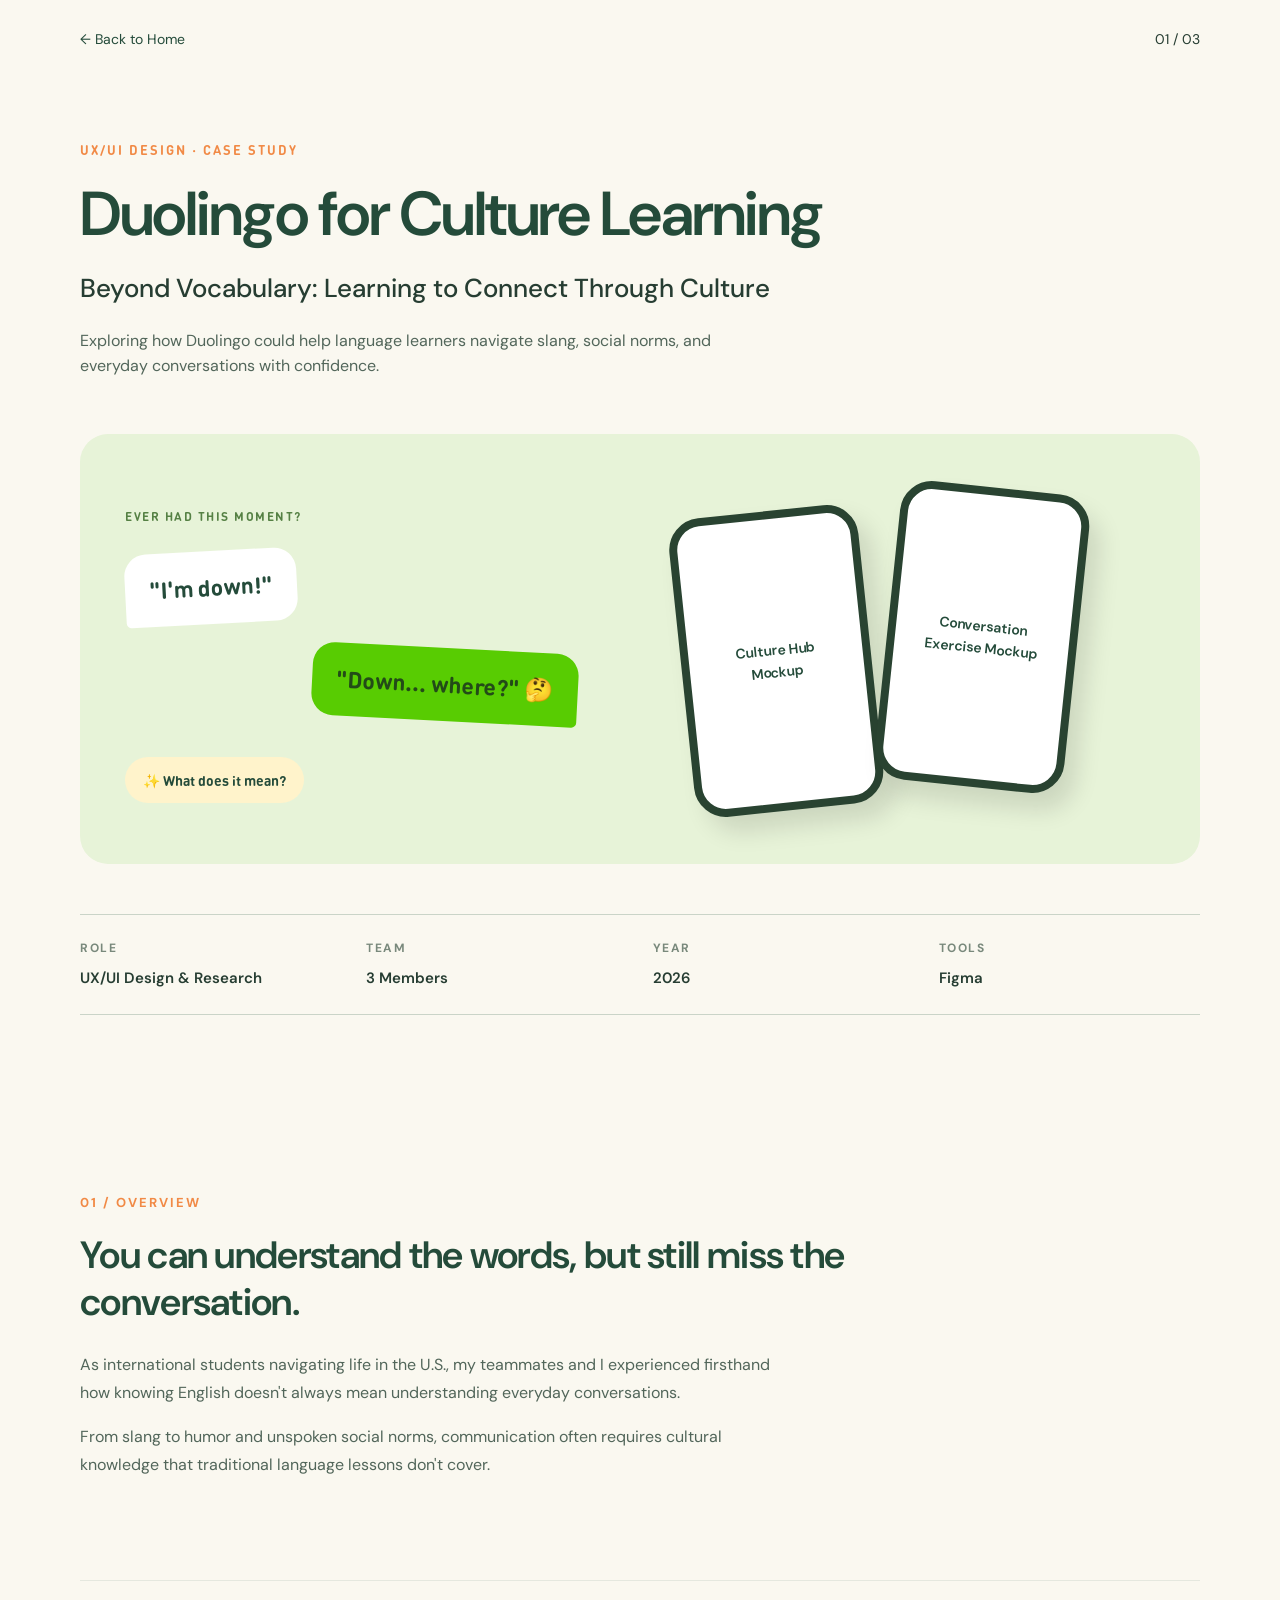
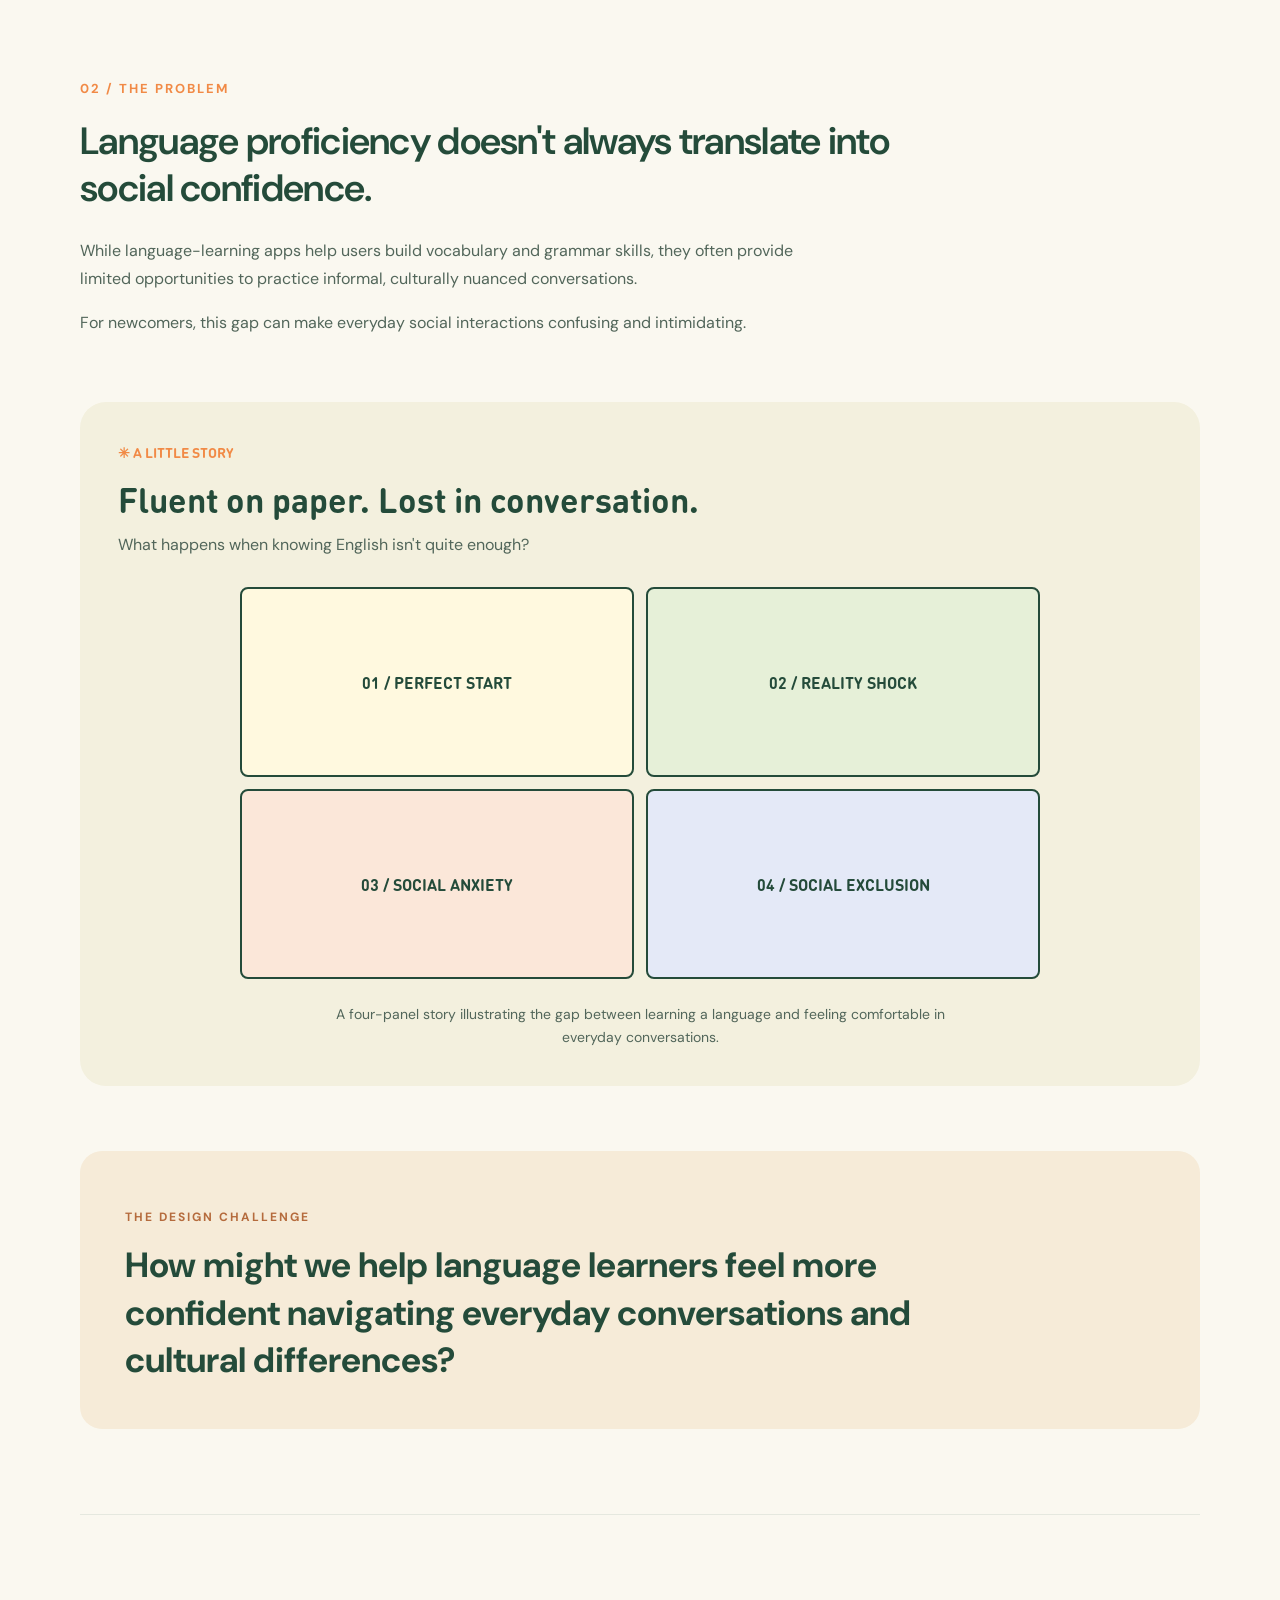
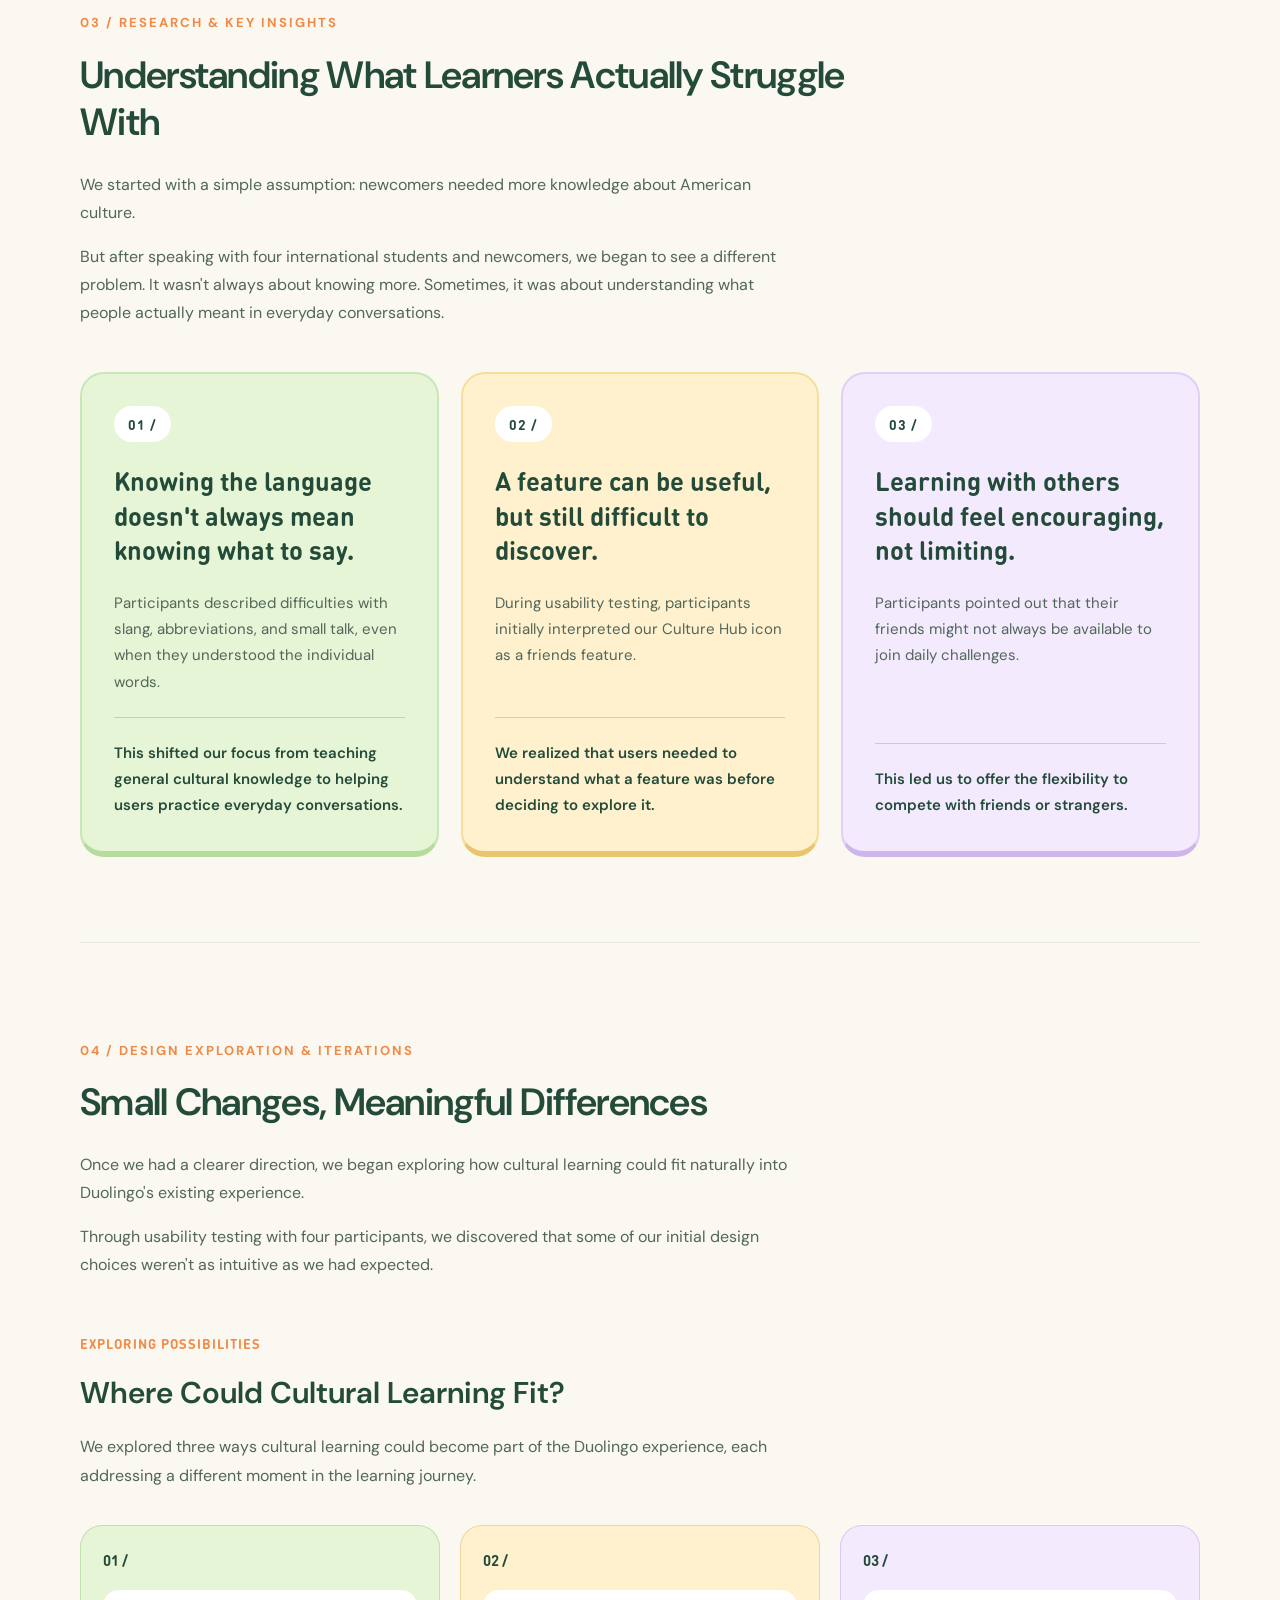
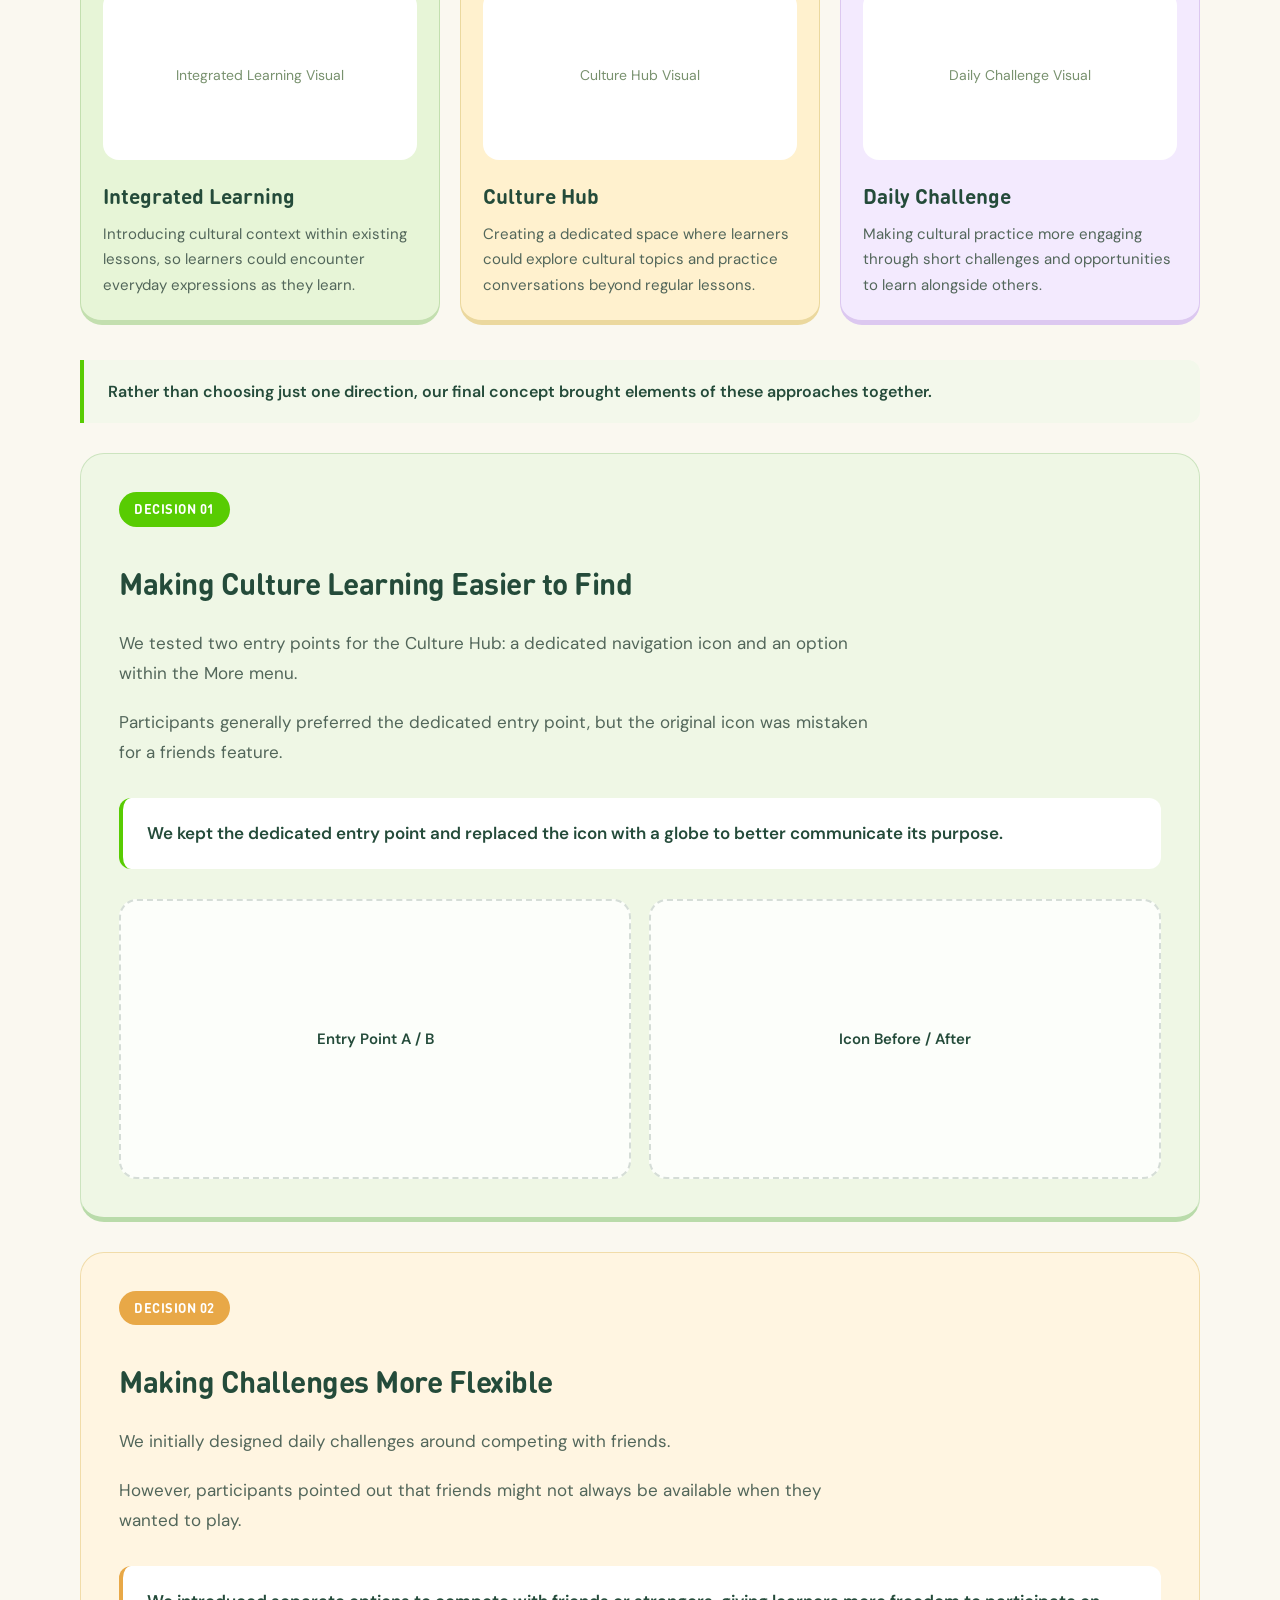
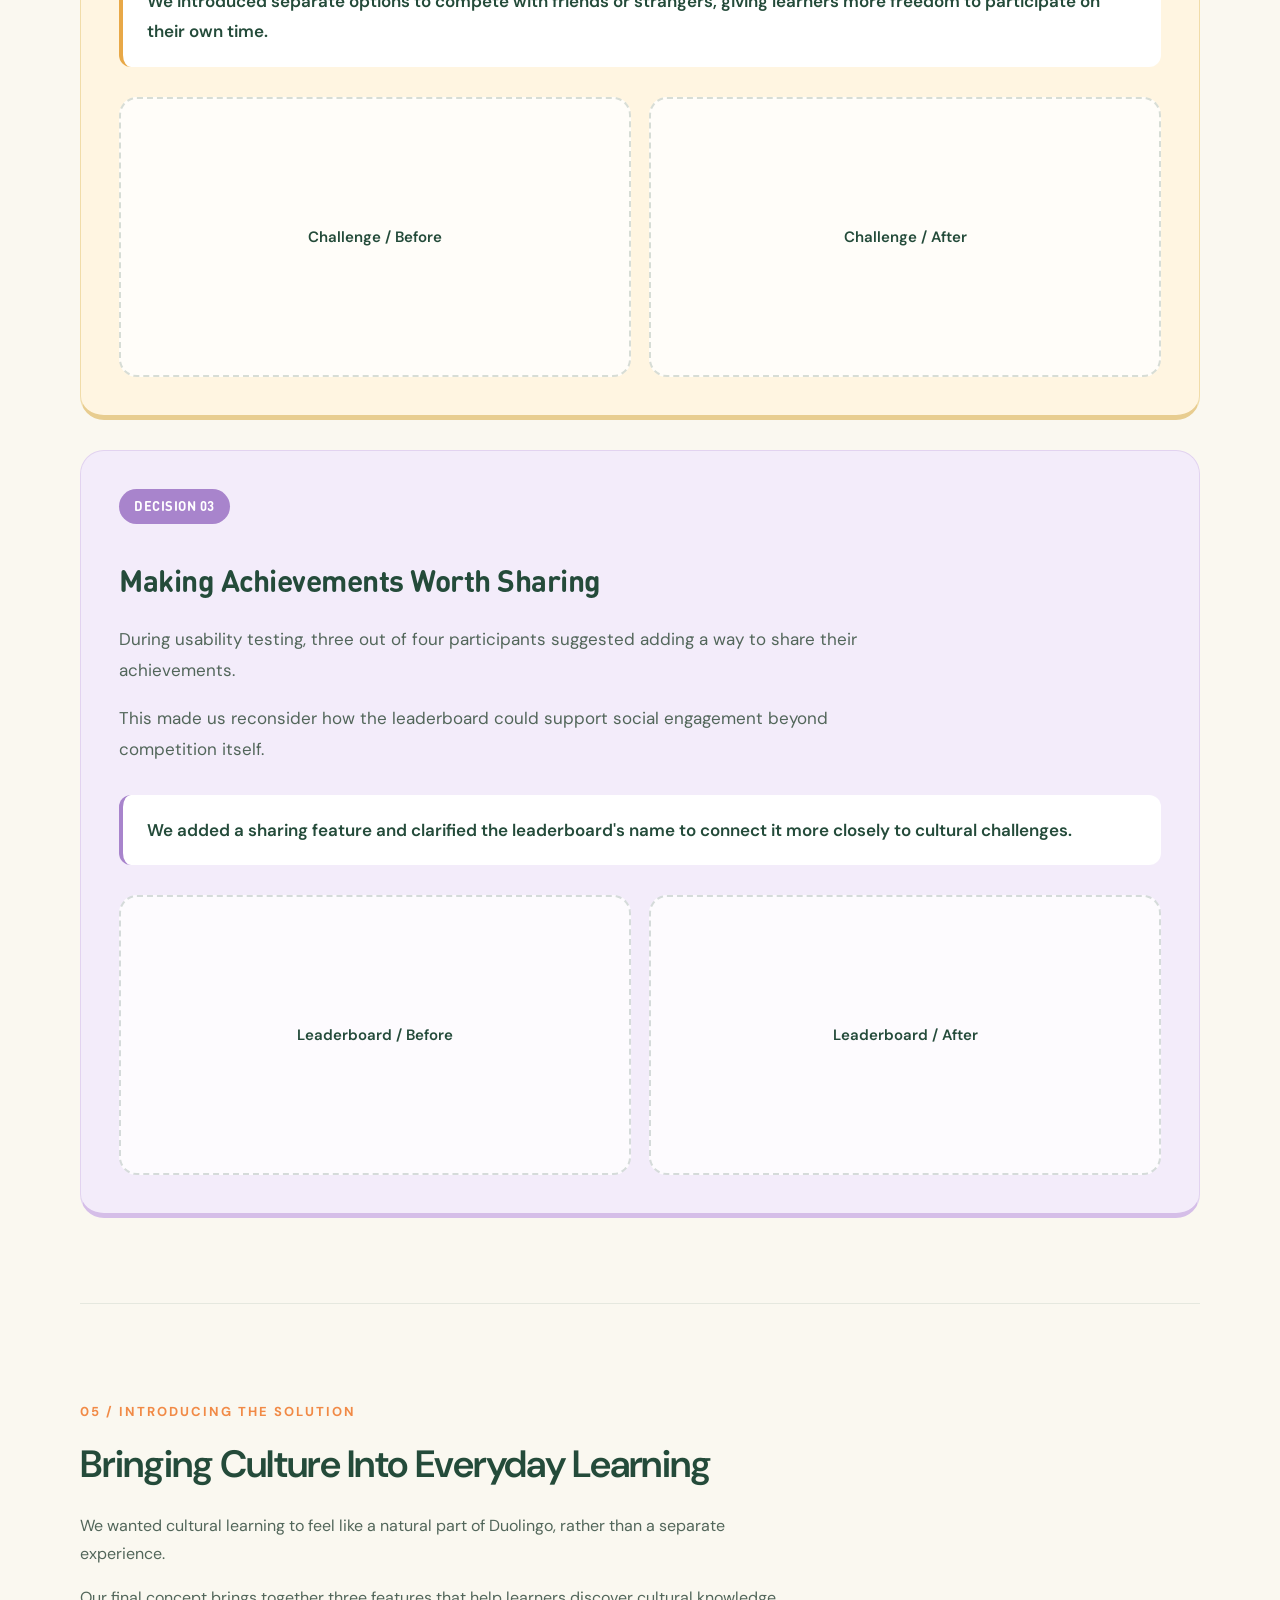
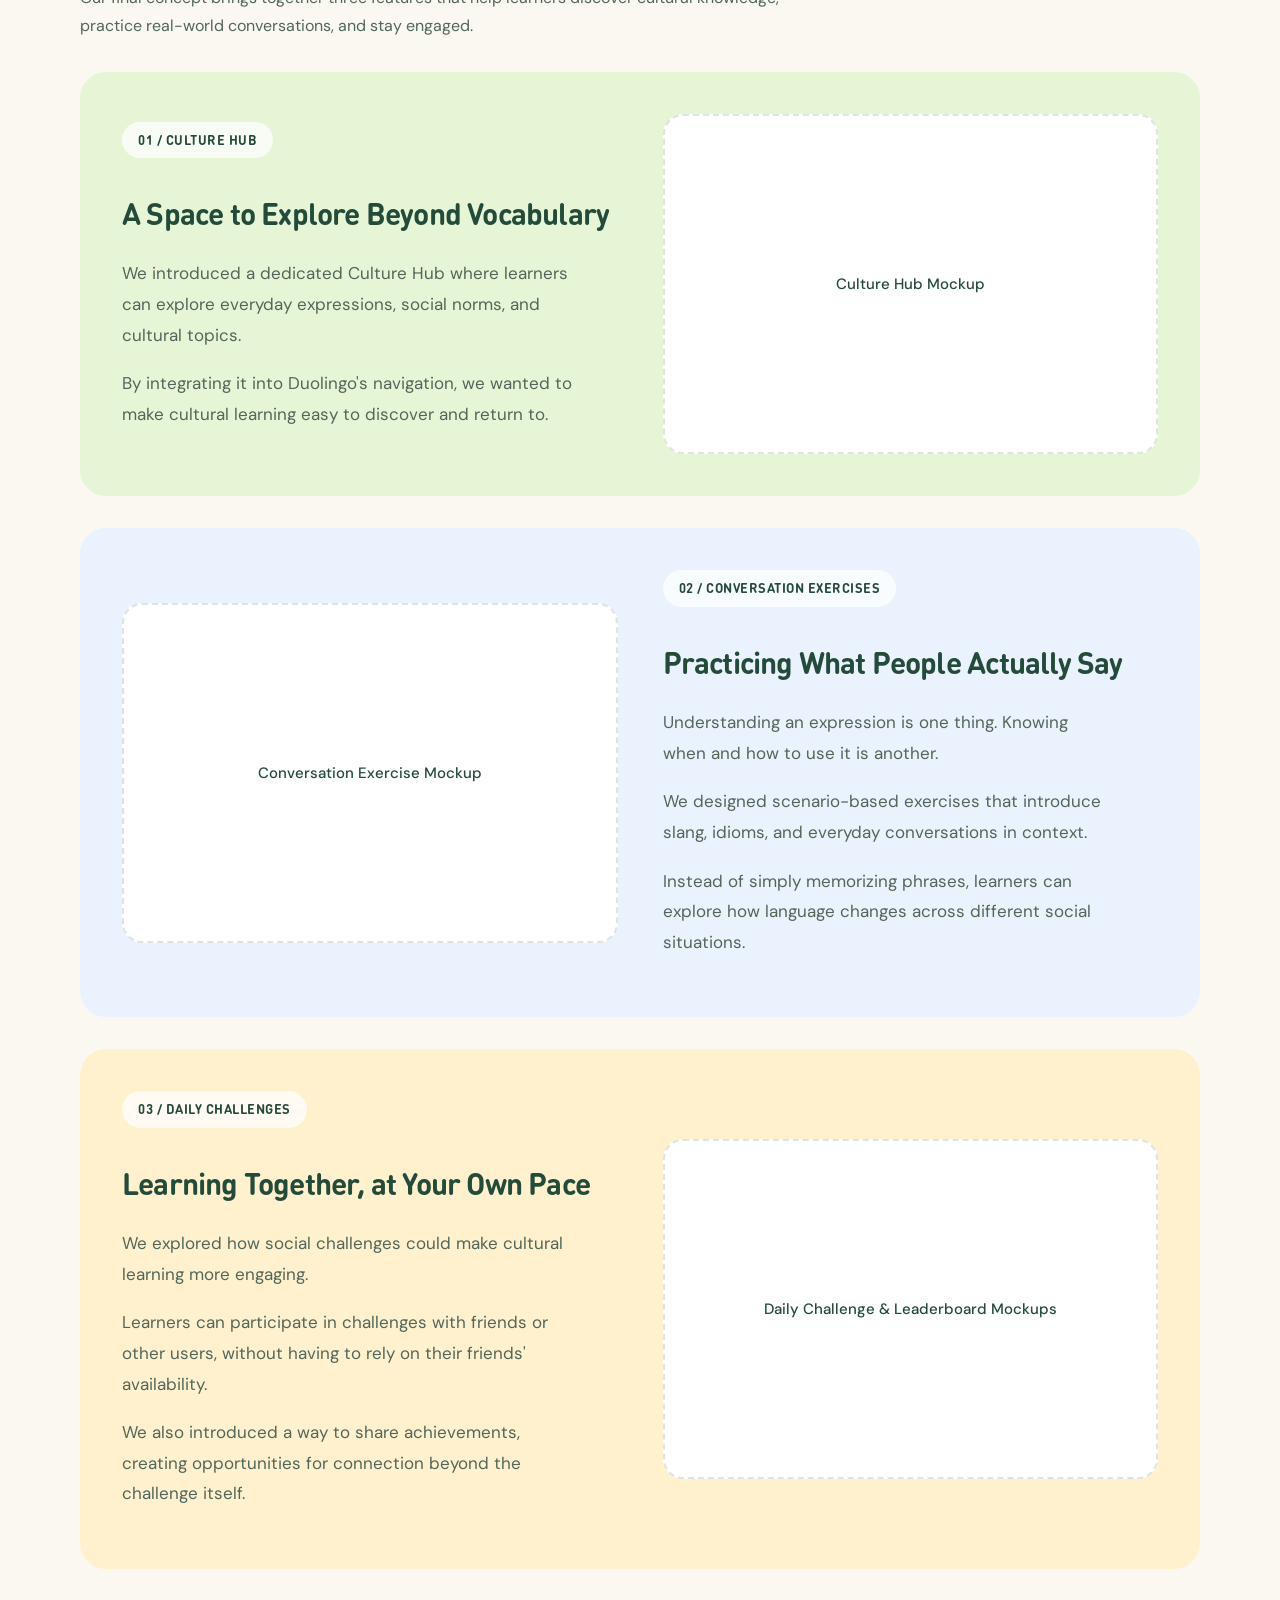
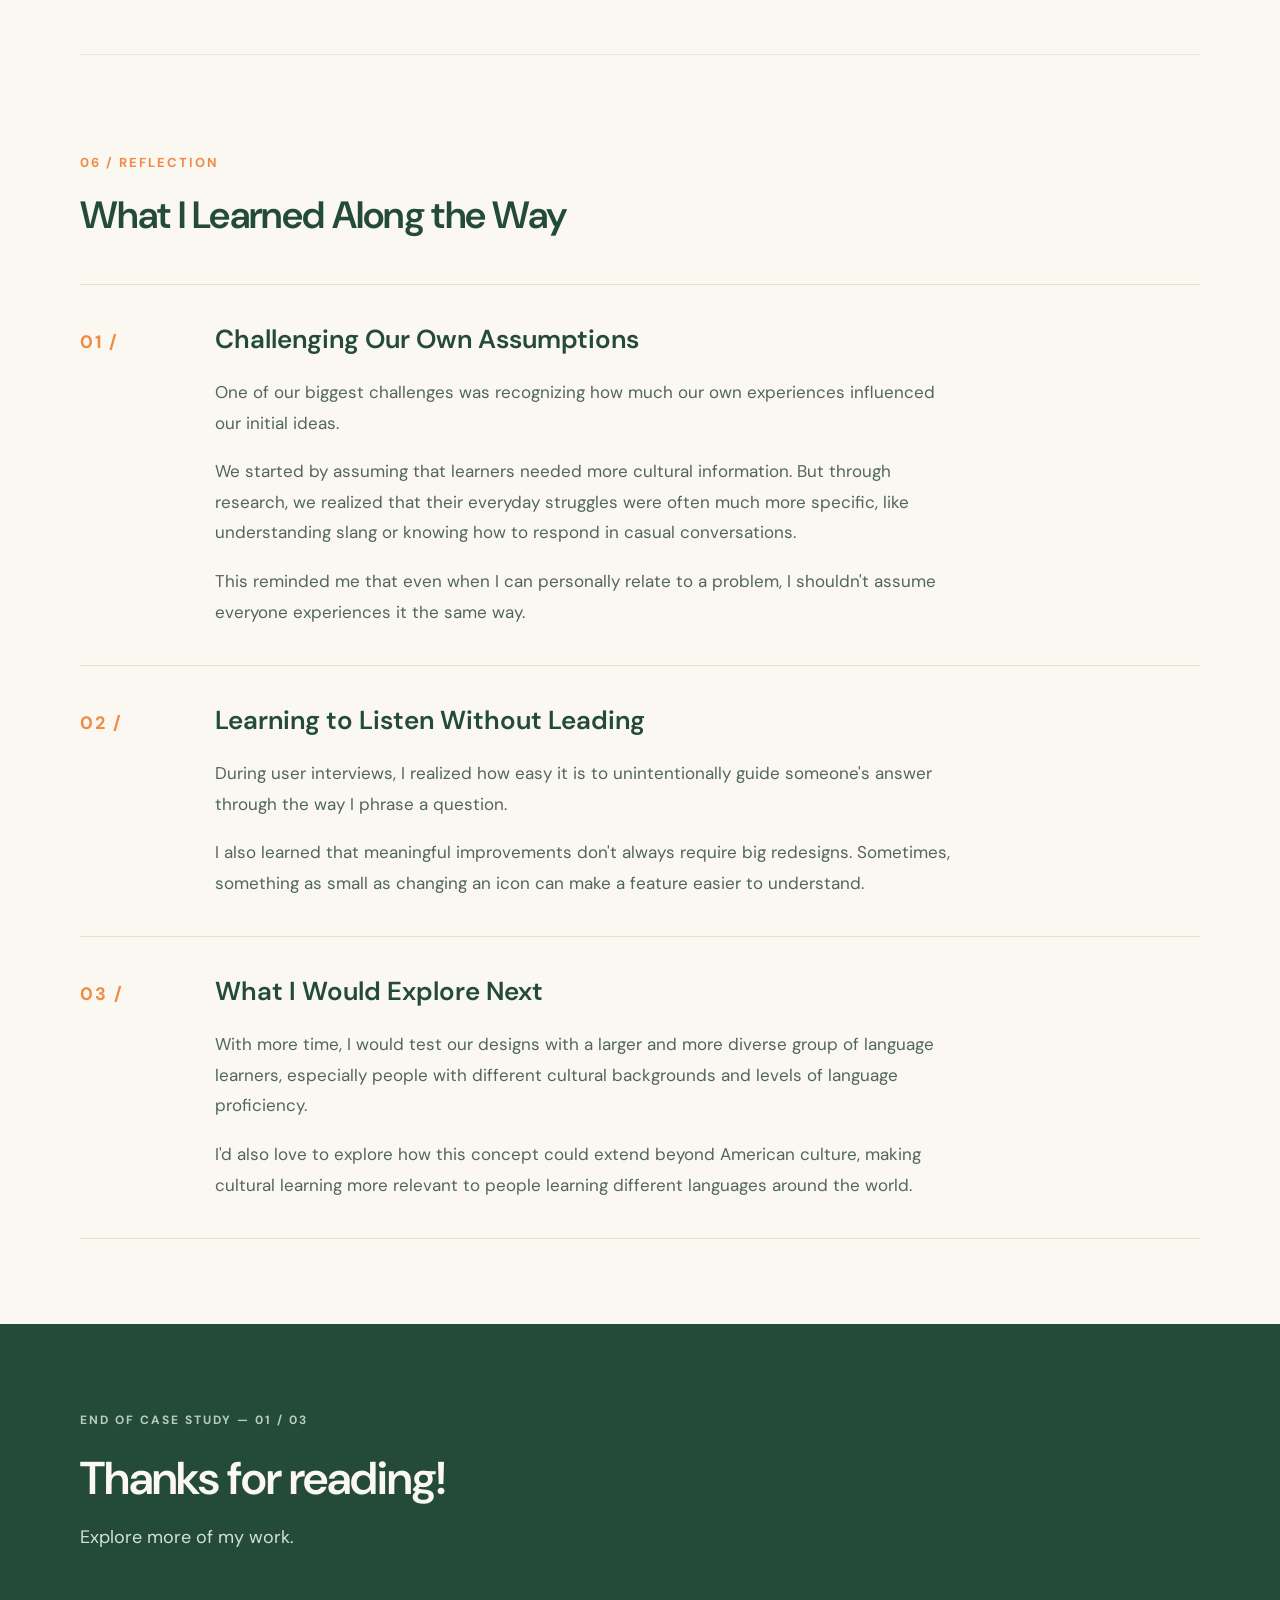
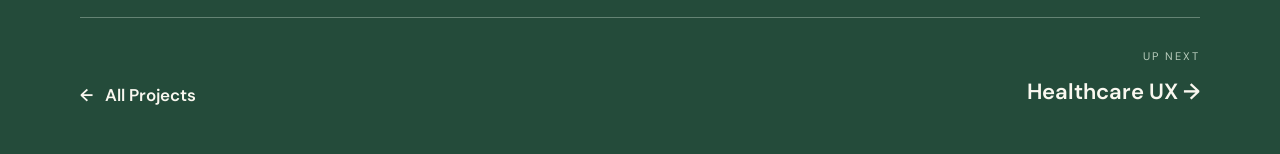
==== duolingo.html @ 85c570f2 "Update Duolingo and Healthcare case study design" ====
<!DOCTYPE html>
<html lang="en">

<head>
  <meta charset="UTF-8">
  <meta name="viewport" content="width=device-width, initial-scale=1.0">
  <title>Duolingo for Culture Learning | Sylvia Tsai</title>
  <link rel="stylesheet" href="case-study.css">
</head>

<body>

  <main>

    <!-- HERO SECTION -->
    <section class="case-hero">

      <nav class="case-nav">
        <a href="index.html">← Back to Home</a>
        <span>01 / 03</span>
      </nav>

      <div class="case-hero-content">

        <p class="case-label">
          UX/UI DESIGN · CASE STUDY
        </p>

        <h1>Duolingo for Culture Learning</h1>

        <h2 class="case-tagline">
          Beyond Vocabulary: Learning to Connect Through Culture
        </h2>

        <p class="case-description">
          Exploring how Duolingo could help language learners
          navigate slang, social norms, and everyday
          conversations with confidence.
        </p>

        <!-- HERO IMAGES -->
        
        <div class="case-hero-visual hero-playground">

        <!-- CONVERSATION -->
        <div class="hero-dialogue">

            <p class="dialogue-label">
            EVER HAD THIS MOMENT?
            </p>

            <div class="speech-bubble bubble-one">
            "I'm down!"
            </div>

            <div class="speech-bubble bubble-two">
            "Down... where?" 🤔
            </div>

            <details class="slang-reveal">
            <summary>✨ What does it mean?</summary>
            <p>
                "I'm down" means "I'm in!"
                It's a casual way to agree to something.
            </p>
            </details>

        </div>

        <!-- FIGMA MOCKUPS -->
        <div class="hero-mockups">

            <div class="hero-image-placeholder">
            Culture Hub Mockup
            </div>

            <div class="hero-image-placeholder">
            Conversation Exercise Mockup
            </div>

        </div>

</div>


        <!-- PROJECT DETAILS -->
        <div class="case-details">

          <div>
            <h3>Role</h3>
            <p>UX/UI Design & Research</p>
          </div>

          <div>
            <h3>Team</h3>
            <p>3 Members</p>
          </div>

          <div>
            <h3>Year</h3>
            <p>2026</p>
          </div>

          <div>
            <h3>Tools</h3>
            <p>Figma</p>
          </div>

        </div>

      </div>
    </section>


    <!-- OVERVIEW -->
    <section class="case-section" id="overview">

      <p class="section-number">01 / Overview</p>

      <h2>
        You can understand the words,
        but still miss the conversation.
      </h2>

      <p>
        As international students navigating life in the U.S.,
        my teammates and I experienced firsthand how knowing
        English doesn't always mean understanding everyday
        conversations.
      </p>

      <p>
        From slang to humor and unspoken social norms,
        communication often requires cultural knowledge
        that traditional language lessons don't cover.
      </p>

    </section>


    <!-- THE PROBLEM -->
    <section class="case-section" id="problem">

      <p class="section-number">02 / The Problem</p>

      <h2>
        Language proficiency doesn't always
        translate into social confidence.
      </h2>

      <p>
        While language-learning apps help users build
        vocabulary and grammar skills, they often provide
        limited opportunities to practice informal,
        culturally nuanced conversations.
      </p>

      <p>
        For newcomers, this gap can make everyday social
        interactions confusing and intimidating.
      </p>

      

    <!-- COMIC STORYBOARD -->
    <div class="storyboard-container">

    <div class="storyboard-heading">
        <span class="storyboard-label">✳ A LITTLE STORY</span>

        <h3>Fluent on paper. Lost in conversation.</h3>

        <p>
        What happens when knowing English
        isn't quite enough?
        </p>
    </div>

    <div class="comic-frame">
        <div class="comic-placeholder">
        <span>01 / PERFECT START</span>
        <span>02 / REALITY SHOCK</span>
        <span>03 / SOCIAL ANXIETY</span>
        <span>04 / SOCIAL EXCLUSION</span>
        </div>
    </div>

    <p class="storyboard-caption">
        A four-panel story illustrating the gap between
        learning a language and feeling comfortable
        in everyday conversations.
    </p>

    </div>


      <div class="design-challenge">

        <p class="challenge-label">THE DESIGN CHALLENGE</p>

        <h3>
          How might we help language learners feel more
          confident navigating everyday conversations
          and cultural differences?
        </h3>

      </div>

    </section>

    <!-- RESEARCH & KEY INSIGHTS -->
    <section class="case-section" id="research">

    <p class="section-number">03 / Research & Key Insights</p>

    <h2>Understanding What Learners Actually Struggle With</h2>

    <p>
        We started with a simple assumption: newcomers needed
        more knowledge about American culture.
    </p>

    <p>
        But after speaking with four international students and
        newcomers, we began to see a different problem.
        It wasn't always about knowing more. Sometimes, it was
        about understanding what people actually meant in
        everyday conversations.
    </p>

    <div class="insights-grid">

        <article class="insight-card">
        <span class="insight-number">01 /</span>

        <h3>
            Knowing the language doesn't always mean
            knowing what to say.
        </h3>

        <p>
            Participants described difficulties with slang,
            abbreviations, and small talk, even when they
            understood the individual words.
        </p>

        <p class="insight-takeaway">
            This shifted our focus from teaching general
            cultural knowledge to helping users practice
            everyday conversations.
        </p>
        </article>

        <article class="insight-card">
        <span class="insight-number">02 /</span>

        <h3>
            A feature can be useful, but still
            difficult to discover.
        </h3>

        <p>
            During usability testing, participants initially
            interpreted our Culture Hub icon as a friends feature.
        </p>

        <p class="insight-takeaway">
            We realized that users needed to understand
            what a feature was before deciding to explore it.
        </p>
        </article>

        <article class="insight-card">
        <span class="insight-number">03 /</span>

        <h3>
            Learning with others should feel
            encouraging, not limiting.
        </h3>

        <p>
            Participants pointed out that their friends
            might not always be available to join
            daily challenges.
        </p>

        <p class="insight-takeaway">
            This led us to offer the flexibility to
            compete with friends or strangers.
        </p>
        </article>

    </div>

    </section>



    <!-- DESIGN EXPLORATION & ITERATIONS -->
    <section class="case-section" id="iterations">

    <p class="section-number">
        04 / Design Exploration & Iterations
    </p>

    <h2>Small Changes, Meaningful Differences</h2>

    <p>
        Once we had a clearer direction, we began exploring
        how cultural learning could fit naturally into
        Duolingo's existing experience.
    </p>

    <p>
        Through usability testing with four participants,
        we discovered that some of our initial design choices
        weren't as intuitive as we had expected.
    </p>



    <!-- DESIGN EXPLORATION -->
    <div class="design-exploration">

    <p class="exploration-label">
        EXPLORING POSSIBILITIES
    </p>

    <h3>Where Could Cultural Learning Fit?</h3>

    <p class="exploration-intro">
        We explored three ways cultural learning could
        become part of the Duolingo experience, each
        addressing a different moment in the learning journey.
    </p>

    <div class="exploration-grid">

        <!-- DIRECTION 01 -->
        <div class="exploration-card">
        <span class="exploration-number">01 /</span>

        <div class="exploration-visual">
            Integrated Learning Visual
        </div>

        <h4>Integrated Learning</h4>

        <p>
            Introducing cultural context within existing
            lessons, so learners could encounter everyday
            expressions as they learn.
        </p>
        </div>

        <!-- DIRECTION 02 -->
        <div class="exploration-card">
        <span class="exploration-number">02 /</span>

        <div class="exploration-visual">
            Culture Hub Visual
        </div>

        <h4>Culture Hub</h4>

        <p>
            Creating a dedicated space where learners
            could explore cultural topics and practice
            conversations beyond regular lessons.
        </p>
        </div>

        <!-- DIRECTION 03 -->
        <div class="exploration-card">
        <span class="exploration-number">03 /</span>

        <div class="exploration-visual">
            Daily Challenge Visual
        </div>

        <h4>Daily Challenge</h4>

        <p>
            Making cultural practice more engaging
            through short challenges and opportunities
            to learn alongside others.
        </p>
        </div>

    </div>

    <p class="exploration-takeaway">
        Rather than choosing just one direction, our
        final concept brought elements of these
        approaches together.
    </p>

    </div>

    <!-- DECISION 01 -->
    <article class="design-decision">

        <span class="decision-number">DECISION 01</span>

        <h3>Making Culture Learning Easier to Find</h3>

        <p>
        We tested two entry points for the Culture Hub:
        a dedicated navigation icon and an option
        within the More menu.
        </p>

        <p>
        Participants generally preferred the dedicated
        entry point, but the original icon was mistaken
        for a friends feature.
        </p>

        <p class="decision-outcome">
        We kept the dedicated entry point and replaced
        the icon with a globe to better communicate
        its purpose.
        </p>

        <div class="decision-images">
        <div class="image-placeholder">
            Entry Point A / B
        </div>
        <div class="image-placeholder">
            Icon Before / After
        </div>
        </div>

    </article>

    <!-- DECISION 02 -->
    <article class="design-decision">

        <span class="decision-number">DECISION 02</span>

        <h3>Making Challenges More Flexible</h3>

        <p>
        We initially designed daily challenges
        around competing with friends.
        </p>

        <p>
        However, participants pointed out that
        friends might not always be available
        when they wanted to play.
        </p>

        <p class="decision-outcome">
        We introduced separate options to compete
        with friends or strangers, giving learners
        more freedom to participate on their own time.
        </p>

        <div class="decision-images">
        <div class="image-placeholder">
            Challenge / Before
        </div>
        <div class="image-placeholder">
            Challenge / After
        </div>
        </div>

    </article>

    <!-- DECISION 03 -->
    <article class="design-decision">

        <span class="decision-number">DECISION 03</span>

        <h3>Making Achievements Worth Sharing</h3>

        <p>
        During usability testing, three out of four
        participants suggested adding a way
        to share their achievements.
        </p>

        <p>
        This made us reconsider how the leaderboard
        could support social engagement beyond
        competition itself.
        </p>

        <p class="decision-outcome">
        We added a sharing feature and clarified
        the leaderboard's name to connect it
        more closely to cultural challenges.
        </p>

        <div class="decision-images">
        <div class="image-placeholder">
            Leaderboard / Before
        </div>
        <div class="image-placeholder">
            Leaderboard / After
        </div>
        </div>

    </article>

    </section>



    <!-- INTRODUCING THE SOLUTION -->
    <section class="case-section" id="solution">

    <p class="section-number">05 / Introducing the Solution</p>

    <h2>Bringing Culture Into Everyday Learning</h2>

    <p>
        We wanted cultural learning to feel like a natural
        part of Duolingo, rather than a separate experience.
    </p>

    <p>
        Our final concept brings together three features
        that help learners discover cultural knowledge,
        practice real-world conversations, and stay engaged.
    </p>

    <!-- FEATURE 01 -->
    <article class="solution-feature">

        <div class="solution-text">

        <span class="decision-number">01 / CULTURE HUB</span>

        <h3>A Space to Explore Beyond Vocabulary</h3>

        <p>
            We introduced a dedicated Culture Hub where
            learners can explore everyday expressions,
            social norms, and cultural topics.
        </p>

        <p>
            By integrating it into Duolingo's navigation,
            we wanted to make cultural learning easy
            to discover and return to.
        </p>

        </div>

        <div class="solution-visual">
        <div class="image-placeholder">
            Culture Hub Mockup
        </div>
        </div>

    </article>

    <!-- FEATURE 02 -->
    <article class="solution-feature">

        <div class="solution-text">

        <span class="decision-number">
            02 / CONVERSATION EXERCISES
        </span>

        <h3>Practicing What People Actually Say</h3>

        <p>
            Understanding an expression is one thing.
            Knowing when and how to use it is another.
        </p>

        <p>
            We designed scenario-based exercises that
            introduce slang, idioms, and everyday
            conversations in context.
        </p>

        <p>
            Instead of simply memorizing phrases,
            learners can explore how language changes
            across different social situations.
        </p>

        </div>

        <div class="solution-visual">
        <div class="image-placeholder">
            Conversation Exercise Mockup
        </div>
        </div>

    </article>

    <!-- FEATURE 03 -->
    <article class="solution-feature">

        <div class="solution-text">

        <span class="decision-number">03 / DAILY CHALLENGES</span>

        <h3>Learning Together, at Your Own Pace</h3>

        <p>
            We explored how social challenges could
            make cultural learning more engaging.
        </p>

        <p>
            Learners can participate in challenges
            with friends or other users, without
            having to rely on their friends'
            availability.
        </p>

        <p>
            We also introduced a way to share achievements,
            creating opportunities for connection
            beyond the challenge itself.
        </p>

        </div>

        <div class="solution-visual">
        <div class="image-placeholder">
            Daily Challenge & Leaderboard Mockups
        </div>
        </div>

    </article>

    </section>



    <!-- REFLECTION -->
    <section class="case-section" id="reflection">

    <p class="section-number">06 / Reflection</p>

    <h2>What I Learned Along the Way</h2>

    <div class="reflection-grid">

        <article class="reflection-item">
        <span class="decision-number">01 /</span>

        <h3>Challenging Our Own Assumptions</h3>

        <p>
            One of our biggest challenges was recognizing
            how much our own experiences influenced our
            initial ideas.
        </p>

        <p>
            We started by assuming that learners needed
            more cultural information. But through research,
            we realized that their everyday struggles were
            often much more specific, like understanding
            slang or knowing how to respond in casual
            conversations.
        </p>

        <p>
            This reminded me that even when I can personally
            relate to a problem, I shouldn't assume everyone
            experiences it the same way.
        </p>
        </article>

        <article class="reflection-item">
        <span class="decision-number">02 /</span>

        <h3>Learning to Listen Without Leading</h3>

        <p>
            During user interviews, I realized how easy
            it is to unintentionally guide someone's
            answer through the way I phrase a question.
        </p>

        <p>
            I also learned that meaningful improvements
            don't always require big redesigns.
            Sometimes, something as small as changing
            an icon can make a feature easier to understand.
        </p>
        </article>

        <article class="reflection-item">
        <span class="decision-number">03 /</span>

        <h3>What I Would Explore Next</h3>

        <p>
            With more time, I would test our designs with
            a larger and more diverse group of language
            learners, especially people with different
            cultural backgrounds and levels of language
            proficiency.
        </p>

        <p>
            I'd also love to explore how this concept
            could extend beyond American culture,
            making cultural learning more relevant
            to people learning different languages
            around the world.
        </p>
        </article>

    </div>

    </section>


    <!-- BOTTOM NAVIGATION -->
    <footer class="case-footer">

    <div class="case-footer-content">

        <p class="footer-label">
        END OF CASE STUDY — 01 / 03
        </p>

        <h2>Thanks for reading!</h2>

        <p>Explore more of my work.</p>

        <div class="footer-navigation">

        <a href="index.html#works" class="back-projects">
            <span>←</span>
            All Projects
        </a>

        <div class="next-project">
            <span class="next-label">UP NEXT</span>
            <span class="next-title">
            Healthcare UX →
            </span>
        </div>

        </div>

    </div>

    </footer>

  </main>

</body>
</html>
---- case-study.css ----
@import url('https://fonts.googleapis.com/css2?family=DM+Sans:wght@400;500;600;700&display=swap');

@font-face {
  font-family: 'DIN Round Pro';
  src: url('DIN Round Pro/dinroundpro_bold.otf') format('opentype');
  font-weight: 700;
  font-style: normal;
}

@font-face {
  font-family: 'DIN Round Pro';
  src: url('DIN Round Pro/dinroundpro_black.otf') format('opentype');
  font-weight: 900;
  font-style: normal;
}

:root {
  --cream: #FAF8F0;
  --forest: #244B3A;
  --orange: #F18A46;
  --sage: #E5EDD9;
  --text: #263D32;
}

* {
  box-sizing: border-box;
}

html {
  scroll-behavior: smooth;
}

body {
  margin: 0;
  background: var(--cream);
  color: var(--text);
  font-family: 'DM Sans', sans-serif;
  line-height: 1.6;
}

/* HERO SECTION */

.case-hero {
  padding: 28px 6% 80px;
}

.case-nav {
  display: flex;
  justify-content: space-between;
  align-items: center;
  max-width: 1120px;
  margin: 0 auto 90px;
  font-size: 14px;
}

.case-nav a {
  color: var(--forest);
  text-decoration: none;
  transition: color 0.2s ease;
}

.case-nav a:hover {
  color: var(--orange);
}

.case-hero-content {
  max-width: 1120px;
  margin: 0 auto;
}

.case-label {
  font-size: 13px;
  font-weight: 700;
  letter-spacing: 2px;
  color: var(--orange);
}

.case-hero h1 {
  font-size: clamp(42px, 6vw, 80px);
  line-height: 1.08;
  letter-spacing: -2px;
  color: var(--forest);
  max-width: 900px;
  margin: 20px 0;
}

.case-tagline {
  font-size: clamp(22px, 2.5vw, 32px);
  font-weight: 500;
  max-width: 750px;
  margin: 0 0 18px;
}

.case-description {
  font-size: 18px;
  max-width: 650px;
  color: #52665A;
  margin-bottom: 55px;
}

/* HERO VISUAL */

.case-hero-visual {
  display: flex;
  justify-content: center;
  align-items: center;
  gap: 8%;
  background: var(--sage);
  border-radius: 28px;
  min-height: 430px;
  padding: 45px 25px;
  overflow: hidden;
}

.hero-image-placeholder {
  width: 220px;
  height: 340px;
  max-width: 43%;
  background: white;
  border: 8px solid #26342D;
  border-radius: 32px;
  box-shadow: 12px 16px 25px rgba(0,0,0,0.12);

  display: flex;
  justify-content: center;
  align-items: center;
  padding: 20px;
  text-align: center;
  font-size: 15px;
  font-weight: 600;
  color: var(--forest);
}

.hero-image-placeholder:first-child {
  transform: rotate(-6deg) translateY(12px);
}

.hero-image-placeholder:last-child {
  transform: rotate(6deg) translateY(-12px);
}

/* PROJECT DETAILS */

.case-details {
  display: grid;
  grid-template-columns: repeat(4, 1fr);
  gap: 25px;
  border-top: 1px solid #CAD4C8;
  border-bottom: 1px solid #CAD4C8;
  padding: 24px 0;
  margin-top: 50px;
}

.case-details h3 {
  font-size: 12px;
  text-transform: uppercase;
  letter-spacing: 1.5px;
  color: #79897C;
  margin: 0 0 8px;
}

.case-details p {
  font-size: 15px;
  font-weight: 600;
  margin: 0;
}

/* CONTENT SECTIONS */

.case-section {
  max-width: 1120px;
  margin: 0 auto;
  padding: 80px 0;
  width: 88%;
}

.section-number {
  color: var(--orange);
  text-transform: uppercase;
  letter-spacing: 2px;
  font-size: 13px;
  font-weight: 700;
  margin-bottom: 28px;
}

.case-section h2 {
  font-size: clamp(28px, 4vw, 48px);
  line-height: 1.2;
  letter-spacing: -1px;
  color: var(--forest);
  max-width: 850px;
  margin: 0 0 30px;
}

.case-section > p:not(.section-number) {
  max-width: 760px;
  font-size: 18px;
  line-height: 1.8;
  color: #52665A;
}

/* DESIGN CHALLENGE */

.design-challenge {
  background: #F6EBD8;
  padding: 45px;
  border-radius: 22px;
  margin-top: 60px;
}

.challenge-label {
  font-size: 12px;
  font-weight: 700;
  letter-spacing: 2px;
  color: #B56B3D;
}

.design-challenge h3 {
  font-size: clamp(23px, 3vw, 35px);
  line-height: 1.35;
  color: var(--forest);
  max-width: 850px;
  margin: 15px 0 0;
}

/* RESPONSIVE */

@media (max-width: 700px) {

  .case-hero {
    padding: 24px 6% 55px;
  }

  .case-nav {
    margin-bottom: 65px;
  }

  .case-hero h1 {
    letter-spacing: -1px;
  }

  .case-description {
    font-size: 16px;
  }

  .case-hero-visual {
    min-height: 280px;
    padding: 35px 12px;
    gap: 5%;
  }

  .hero-image-placeholder {
    height: 240px;
    border-width: 6px;
    border-radius: 22px;
    font-size: 12px;
    padding: 10px;
  }

  .case-details {
    grid-template-columns: repeat(2, 1fr);
    gap: 25px;
  }

  .case-section {
    padding: 55px 0;
  }

  .case-section > p:not(.section-number) {
    font-size: 16px;
  }

  .design-challenge {
    padding: 28px;
  }
}


/* RESEARCH & KEY INSIGHTS */

.insights-grid {
  display: grid;
  grid-template-columns: repeat(3, minmax(0, 1fr));
  gap: 22px;
  margin-top: 45px;
}

.insight-card {
  display: flex;
  flex-direction: column;
  background: #FFFFFF;
  border: 1px solid #DCE5D8;
  border-radius: 20px;
  padding: 30px 26px;
  transition: transform 0.3s ease,
              box-shadow 0.3s ease;
}

.insight-card:hover {
  transform: translateY(-4px);
  box-shadow: 0 12px 28px rgba(36, 75, 58, 0.08);
}

.insight-number {
  font-size: 13px;
  font-weight: 700;
  color: var(--orange);
  letter-spacing: 1px;
}

.insight-card h3 {
  font-size: 21px;
  line-height: 1.35;
  color: var(--forest);
  margin: 22px 0 18px;
}

.insight-card p {
  font-size: 15px;
  line-height: 1.7;
  color: #52665A;
  margin: 0 0 22px;
}

.insight-card .insight-takeaway {
  margin-top: auto;
  margin-bottom: 0;
  padding-top: 20px;
  border-top: 1px solid #DCE5D8;
  color: var(--forest);
  font-weight: 600;
}

/* RESEARCH TRANSITION */

.case-section > p.research-transition {
  max-width: 800px;
  margin: 55px auto 0;
  padding-left: 24px;
  border-left: 3px solid var(--orange);
  font-size: 20px;
  font-weight: 500;
  line-height: 1.6;
  color: var(--forest);
}

/* RESPONSIVE */

@media (max-width: 850px) {
  .insights-grid {
    grid-template-columns: 1fr;
    gap: 18px;
  }

  .insight-card {
    padding: 26px;
  }

  .case-section > p.research-transition {
    font-size: 18px;
    margin-top: 40px;
  }
}



/* DESIGN EXPLORATION & ITERATIONS */

.design-decision {
  padding: 65px 0;
  border-bottom: 1px solid #DCE5D8;
}

.design-decision:last-child {
  border-bottom: none;
}

.decision-number {
  display: inline-block;
  color: var(--orange);
  font-size: 13px;
  font-weight: 700;
  letter-spacing: 2px;
  margin-bottom: 18px;
}

.design-decision h3 {
  color: var(--forest);
  font-size: clamp(26px, 3vw, 36px);
  line-height: 1.25;
  letter-spacing: -0.5px;
  margin: 0 0 25px;
}

.design-decision > p {
  color: #52665A;
  font-size: 17px;
  line-height: 1.8;
  max-width: 760px;
  margin: 0 0 18px;
}

/* DESIGN OUTCOME */

.design-decision > .decision-outcome {
  color: var(--forest);
  font-weight: 600;
  padding-left: 22px;
  border-left: 3px solid var(--orange);
  margin: 30px 0 40px;
}

/* BEFORE & AFTER IMAGES */

.decision-images {
  display: grid;
  grid-template-columns: repeat(2, minmax(0, 1fr));
  gap: 24px;
  margin-top: 35px;
}

.image-placeholder {
  display: flex;
  justify-content: center;
  align-items: center;
  min-height: 340px;
  background: var(--sage);
  border: 1px solid #DCE5D8;
  border-radius: 18px;
  color: var(--forest);
  font-size: 15px;
  font-weight: 600;
  text-align: center;
  padding: 24px;
}

/* RESPONSIVE */

@media (max-width: 700px) {

  .design-decision {
    padding: 45px 0;
  }

  .design-decision > p {
    font-size: 16px;
  }

  .decision-images {
    grid-template-columns: 1fr;
    gap: 16px;
  }

  .image-placeholder {
    min-height: 260px;
  }

  .design-decision > .decision-outcome {
    padding-left: 16px;
  }
}


/* INTRODUCING THE SOLUTION */

.solution-feature {
  display: grid;
  grid-template-columns: repeat(2, minmax(0, 1fr));
  align-items: center;
  gap: 70px;
  padding: 65px 0;
}

.solution-feature + .solution-feature {
  border-top: 1px solid #DCE5D8;
}

/* ALTERNATING LAYOUT */

.solution-feature:nth-of-type(even) .solution-text {
  order: 2;
}

.solution-feature:nth-of-type(even) .solution-visual {
  order: 1;
}

/* FEATURE TEXT */

.solution-text h3 {
  color: var(--forest);
  font-size: clamp(27px, 3vw, 38px);
  line-height: 1.2;
  letter-spacing: -0.8px;
  margin: 18px 0 25px;
}

.solution-text p {
  color: #52665A;
  font-size: 17px;
  line-height: 1.8;
  margin-bottom: 18px;
  max-width: 450px;
}

/* FEATURE VISUAL */

.solution-visual {
  display: flex;
  justify-content: center;
  align-items: center;
  background: var(--sage);
  border-radius: 24px;
  padding: 35px;
  min-height: 410px;
}

.solution-feature:nth-of-type(even) .solution-visual {
  background: #F6EBD8;
}

.solution-visual .image-placeholder {
  width: 100%;
  min-height: 340px;
  border: 2px dashed rgba(36, 75, 58, 0.2);
  background: rgba(255, 255, 255, 0.35);
  border-radius: 18px;
  box-shadow: none;
  color: var(--forest);
  font-size: 15px;
  font-weight: 500;
}

/* RESPONSIVE */

@media (max-width: 850px) {

  .solution-feature {
    grid-template-columns: 1fr;
    gap: 25px;
    padding: 45px 0;
  }

  .solution-feature:nth-of-type(even) .solution-text,
  .solution-feature:nth-of-type(even) .solution-visual {
    order: initial;
  }

  .solution-visual {
    min-height: 300px;
    padding: 25px;
  }

  .solution-visual .image-placeholder {
    min-height: 250px;
  }

  .solution-text h3 {
    font-size: 28px;
  }

  .solution-text p {
    font-size: 16px;
  }
}


/* REFLECTION */

.reflection-grid {
  display: flex;
  flex-direction: column;
  margin-top: 45px;
}

.reflection-item {
  display: grid;
  grid-template-columns: 90px minmax(0, 1fr);
  column-gap: 45px;
  padding: 38px 0;
  border-top: 1px solid #DCE5D8;
}

.reflection-item:last-child {
  border-bottom: 1px solid #DCE5D8;
}

.reflection-item .decision-number {
  grid-row: 1 / span 4;
  margin: 5px 0 0;
  font-size: 18px;
}

.reflection-item h3 {
  color: var(--forest);
  font-size: clamp(23px, 2.5vw, 30px);
  line-height: 1.3;
  margin: 0 0 20px;
}

.reflection-item p {
  grid-column: 2;
  max-width: 750px;
  color: #52665A;
  font-size: 17px;
  line-height: 1.8;
  margin: 0 0 18px;
}

.reflection-item p:last-child {
  margin-bottom: 0;
}

/* RESPONSIVE */

@media (max-width: 700px) {
  .reflection-item {
    grid-template-columns: 1fr;
    gap: 0;
    padding: 30px 0;
  }

  .reflection-item .decision-number {
    grid-row: auto;
    margin: 0 0 14px;
  }

  .reflection-item h3,
  .reflection-item p {
    grid-column: 1;
  }

  .reflection-item p {
    font-size: 16px;
  }
}


/* BOTTOM NAVIGATION */

.case-footer {
  background: var(--forest);
  color: var(--cream);
  padding: 75px 6% 45px;
}

.case-footer-content {
  max-width: 1120px;
  margin: 0 auto;
}

.footer-label {
  font-size: 12px;
  letter-spacing: 2px;
  font-weight: 700;
  color: #B9CDBD;
  margin-bottom: 22px;
}

.case-footer h2 {
  font-size: clamp(36px, 5vw, 58px);
  line-height: 1.15;
  letter-spacing: -1px;
  margin: 0 0 16px;
}

.case-footer-content > p:not(.footer-label) {
  font-size: 18px;
  color: #D4E1D5;
  margin-bottom: 65px;
}

/* FOOTER LINKS */

.footer-navigation {
  display: flex;
  justify-content: space-between;
  align-items: flex-end;
  gap: 30px;
  border-top: 1px solid #648373;
  padding-top: 30px;
}

.back-projects {
  display: inline-flex;
  align-items: center;
  gap: 12px;
  color: var(--cream);
  font-size: 17px;
  font-weight: 600;
  text-decoration: none;
  transition: color 0.2s ease;
}

.back-projects:hover {
  color: #F5B67C;
}

.next-project {
  display: flex;
  flex-direction: column;
  align-items: flex-end;
  gap: 8px;
}

.next-label {
  font-size: 11px;
  letter-spacing: 2px;
  color: #B9CDBD;
}

.next-title {
  font-size: 22px;
  font-weight: 600;
  color: var(--cream);
}

/* RESPONSIVE */

@media (max-width: 700px) {
  .case-footer {
    padding: 55px 6% 35px;
  }

  .case-footer-content > p:not(.footer-label) {
    margin-bottom: 45px;
  }

  .footer-navigation {
    align-items: flex-start;
    flex-direction: column;
    gap: 35px;
  }

  .next-project {
    align-items: flex-start;
  }

  .next-title {
    font-size: 20px;
  }
}



/* TYPOGRAPHY REFINEMENT */

.case-hero h1 {
  font-size: clamp(38px, 5vw, 62px);
  font-weight: 600;
  letter-spacing: -1.5px;
}

.case-tagline {
  font-size: clamp(20px, 2.2vw, 26px);
}

.case-description {
  font-size: 16px;
}

.case-section h2 {
  font-size: clamp(26px, 3vw, 38px);
  font-weight: 600;
}

.case-section > p:not(.section-number) {
  font-size: 16px;
}

.design-decision h3,
.solution-text h3 {
  font-size: clamp(24px, 2.5vw, 30px);
  font-weight: 600;
}

.reflection-item h3 {
  font-size: clamp(21px, 2.3vw, 26px);
  font-weight: 600;
}

.case-footer h2 {
  font-size: clamp(32px, 4vw, 46px);
  font-weight: 600;
}


/* PLAYFUL HERO REDESIGN */

.hero-project-name {
  font-size: 18px;
  font-weight: 600;
  color: var(--forest);
  margin: 10px 0 18px;
}

.case-hero h1.hero-headline {
  font-size: clamp(38px, 4.6vw, 60px);
  font-weight: 700;
  line-height: 1.12;
  letter-spacing: -2px;
  max-width: 1000px;
}

.hero-headline span {
  display: block;
}

.hero-green {
  color: #58A927;
}

/* HERO PLAYGROUND */

.hero-playground {
  display: grid;
  grid-template-columns: 0.9fr 1.1fr;
  align-items: center;
  gap: 24px;
  background: #E7F3D8;
  border-radius: 28px;
  padding: 45px;
  overflow: hidden;
}

/* CONVERSATION */

.hero-dialogue {
  min-width: 0;
}

.dialogue-label {
  font-size: 12px;
  font-weight: 700;
  letter-spacing: 1.5px;
  color: #558044;
  margin-bottom: 25px;
}

.speech-bubble {
  width: fit-content;
  max-width: 100%;
  padding: 18px 24px;
  border-radius: 22px;
  font-size: clamp(17px, 2vw, 23px);
  font-weight: 600;
  transition: transform 0.25s ease;
}

.speech-bubble:hover {
  transform: rotate(-3deg) scale(1.04);
}

.bubble-one {
  background: white;
  color: var(--forest);
  border-bottom-left-radius: 5px;
  transform: rotate(-3deg);
}

.bubble-two {
  background: #58CC02;
  color: #234B18;
  border-bottom-right-radius: 5px;
  margin: 24px 0 0 auto;
  transform: rotate(3deg);
}

.bubble-two:hover {
  transform: rotate(0deg) scale(1.04);
}

/* INTERACTIVE SLANG */

.slang-reveal {
  margin-top: 36px;
  color: var(--forest);
}

.slang-reveal summary {
  display: inline-block;
  cursor: pointer;
  background: #FFF3CB;
  border-radius: 30px;
  padding: 12px 18px;
  font-size: 14px;
  font-weight: 600;
  transition: background 0.2s ease;
}

.slang-reveal summary:hover {
  background: #FFE59A;
}

.slang-reveal summary:focus-visible {
  outline: 3px solid #58CC02;
  outline-offset: 3px;
}

.slang-reveal p {
  font-size: 14px;
  line-height: 1.6;
  margin-top: 14px;
  max-width: 280px;
}

/* MOCKUP AREA */

.hero-mockups {
  display: flex;
  align-items: center;
  justify-content: center;
  gap: 16px;
  min-width: 0;
}

.hero-mockups .hero-image-placeholder {
  flex: 0 1 190px;
  width: 190px;
  max-width: 46%;
  height: 300px;
  border-color: #294331;
  font-size: 14px;
}

/* MOBILE */

@media (max-width: 850px) {
  .hero-playground {
    grid-template-columns: 1fr;
    padding: 30px 20px;
    gap: 35px;
  }

  .hero-mockups .hero-image-placeholder {
    height: 245px;
  }

  .case-hero h1.hero-headline {
    letter-spacing: -1px;
  }
}

@media (prefers-reduced-motion: reduce) {
  .speech-bubble {
    transition: none;
  }
}


/* DUOLINGO DECORATIVE TYPOGRAPHY */

.case-label,
.hero-project-name,
.case-hero h1.hero-headline,
.dialogue-label,
.speech-bubble,
.slang-reveal summary {
  font-family: 'DIN Round Pro', 'DM Sans', sans-serif;
  font-weight: 700;
}

.case-hero h1.hero-headline {
  font-weight: 900;
}


/* COMIC STORYBOARD */

.storyboard-container {
  margin: 65px 0;
  padding: 38px;
  background: #F3F0DE;
  border-radius: 26px;
}

.storyboard-label {
  color: var(--orange);
  font-family: 'DIN Round Pro', 'DM Sans', sans-serif;
  font-size: 14px;
  font-weight: 700;
}

.storyboard-heading h3 {
  font-family: 'DIN Round Pro', 'DM Sans', sans-serif;
  font-size: clamp(24px, 3vw, 34px);
  line-height: 1.25;
  color: var(--forest);
  margin: 14px 0 10px;
}

.storyboard-heading p {
  font-size: 16px;
  color: #52665A;
  margin: 0 0 30px;
}

.comic-frame {
  max-width: 800px;
  margin: 0 auto;
}

.comic-placeholder {
  display: grid;
  grid-template-columns: repeat(2, 1fr);
  gap: 12px;
}

.comic-placeholder span {
  display: flex;
  align-items: center;
  justify-content: center;
  min-height: 190px;
  padding: 20px;
  background: #FFF9DF;
  border: 2px solid var(--forest);
  border-radius: 8px;
  text-align: center;
  color: var(--forest);
  font-family: 'DIN Round Pro', 'DM Sans', sans-serif;
  font-weight: 700;
}

.comic-placeholder span:nth-child(2) {
  background: #E6F0D8;
}

.comic-placeholder span:nth-child(3) {
  background: #FBE7D9;
}

.comic-placeholder span:nth-child(4) {
  background: #E4E9F7;
}

.storyboard-caption {
  max-width: 650px;
  margin: 24px auto 0;
  color: #52665A;
  text-align: center;
  font-size: 14px;
  line-height: 1.6;
}

/* MOBILE */

@media (max-width: 700px) {
  .storyboard-container {
    margin: 40px 0;
    padding: 24px 16px;
  }

  .comic-placeholder {
    gap: 8px;
  }

  .comic-placeholder span {
    min-height: 135px;
    padding: 12px;
    font-size: 12px;
  }
}


/* RESEARCH DISCOVERY BOARD */

#research .insights-grid {
  display: grid;
  grid-template-columns: repeat(3, minmax(0, 1fr));
  gap: 22px;
  margin-top: 45px;
}

#research .insight-card {
  border: 2px solid #D2E4C8;
  border-bottom: 6px solid #C0DAB7;
  background: #FCFFF7;
  border-radius: 24px;
  padding: 32px;
  box-shadow: none;
  transition: transform 0.25s ease;
}

#research .insight-card:hover {
  transform: translateY(-5px);
  box-shadow: none;
}

/* FIRST INSIGHT — FEATURED */

#research .insight-card:first-child {
  grid-column: auto;
  background: #E7F5D7;
  border-color: #C8E6B9;
  border-bottom-color: #B5DC9C;
  padding: 32px;
}


/* SECOND & THIRD INSIGHTS */

#research .insight-card:nth-child(2) {
  background: #FFF1CE;
  border-color: #F6DE9B;
  border-bottom-color: #E9C66E;
}

#research .insight-card:nth-child(3) {
  background: #F3EAFE;
  border-color: #E0CFF7;
  border-bottom-color: #CEB6EA;
}

/* INSIGHT TYPOGRAPHY */

#research .insight-number {
  align-self: flex-start;
  background: white;
  border-radius: 30px;
  padding: 7px 14px;
  font-family: 'DIN Round Pro', 'DM Sans', sans-serif;
  font-size: 14px;
  color: var(--forest);
}

#research .insight-card h3 {
  font-family: 'DIN Round Pro', 'DM Sans', sans-serif;
  font-size: clamp(21px, 2vw, 27px);
  font-weight: 700;
  line-height: 1.35;
  margin: 22px 0;
  max-width: 650px;
}

#research .insight-card p {
  font-size: 15px;
  line-height: 1.75;
  max-width: 650px;
}

#research .insight-card .insight-takeaway {
  border-top: 1px solid rgba(36, 75, 58, 0.2);
  padding-top: 22px;
  margin-top: auto;
  font-weight: 600;
  color: var(--forest);
}

/* RESPONSIVE */

@media (max-width: 850px) {
  #research .insights-grid {
    grid-template-columns: 1fr;
  }

  #research .insight-card:first-child {
    grid-column: auto;
    padding: 28px;
  }

  #research .insight-card {
    padding: 28px;
  }
}

@media (prefers-reduced-motion: reduce) {
  #research .insight-card {
    transition: none;
  }
}



/* DUOLINGO DESIGN ITERATIONS */

#iterations .design-decision {
  background: #EFF7E5;
  border: 1px solid #CCE4BF;
  border-bottom: 5px solid #B9DBAA;
  border-radius: 24px;
  padding: 38px;
  margin-top: 35px;
}

/* Different colors for each decision */

#iterations .design-decision:nth-of-type(2) {
  background: #FFF5E1;
  border-color: #F1DCA9;
  border-bottom-color: #E8CD90;
}

#iterations .design-decision:nth-of-type(3) {
  background: #F3ECFA;
  border-color: #E2D3F0;
  border-bottom-color: #D5BEE8;
}

/* Decision number */

#iterations .decision-number {
  display: inline-block;
  background: #58CC02;
  color: white;
  border-radius: 30px;
  padding: 7px 15px;
  font-family: 'DIN Round Pro', 'DM Sans', sans-serif;
  font-size: 13px;
  letter-spacing: 0.5px;
}

#iterations .design-decision:nth-of-type(2)
.decision-number {
  background: #E8A847;
}

#iterations .design-decision:nth-of-type(3)
.decision-number {
  background: #A884CC;
}

/* Titles */

#iterations .design-decision h3 {
  font-family: 'DIN Round Pro', 'DM Sans', sans-serif;
  font-size: clamp(24px, 2.5vw, 30px);
  margin-top: 20px;
}

/* Image showcase */

#iterations .decision-images {
  gap: 18px;
  margin-top: 28px;
}

#iterations .image-placeholder {
  background: rgba(255, 255, 255, 0.8);
  border: 2px dashed rgba(36, 75, 58, 0.18);
  border-radius: 18px;
  min-height: 280px;
  padding: 25px;
  box-shadow: none;
}

/* Highlight design response */

#iterations .decision-outcome {
  background: white;
  border-left: 4px solid #58CC02;
  border-radius: 12px;
  padding: 20px 24px;
  margin: 30px 0;
  max-width: none;
  font-weight: 600;
}

#iterations .design-decision:nth-of-type(2)
.decision-outcome {
  border-left-color: #E8A847;
}

#iterations .design-decision:nth-of-type(3)
.decision-outcome {
  border-left-color: #A884CC;
}

/* Mobile */

@media (max-width: 700px) {
  #iterations .design-decision {
    padding: 24px 18px;
  }

  #iterations .decision-images {
    grid-template-columns: 1fr;
  }

  #iterations .image-placeholder {
    min-height: 220px;
  }

  #iterations .decision-outcome {
    padding: 18px;
  }
}


/* DESIGN EXPLORATION */

.design-exploration {
  margin: 70px 0 30px;
}

.exploration-label {
  color: var(--orange);
  font-family: 'DIN Round Pro', 'DM Sans', sans-serif;
  font-size: 13px;
  font-weight: 700;
  letter-spacing: 1px;
  margin-bottom: 14px;
}

.design-exploration h3 {
  color: var(--forest);
  font-size: clamp(24px, 2.5vw, 30px);
  font-weight: 600;
  margin: 0 0 16px;
}

.exploration-intro {
  color: #52665A;
  font-size: 16px;
  line-height: 1.8;
  max-width: 720px;
  margin-bottom: 35px;
}

/* THREE CONCEPT CARDS */

.exploration-grid {
  display: grid;
  grid-template-columns: repeat(3, minmax(0, 1fr));
  gap: 20px;
}

.exploration-card {
  display: flex;
  flex-direction: column;
  min-width: 0;
  background: #E7F5D7;
  border: 1px solid #C3DFAF;
  border-bottom: 5px solid #C3DFAF;
  border-radius: 22px;
  padding: 22px;
  transition: transform 0.25s ease;
}

.exploration-card:nth-child(2) {
  background: #FFF1CE;
  border-color: #EBD89E;
}

.exploration-card:nth-child(3) {
  background: #F3EAFE;
  border-color: #DCC8F0;
}

.exploration-card:hover {
  transform: translateY(-4px);
}

/* CONCEPT CARD CONTENT */

.exploration-number {
  color: var(--forest);
  font-family: 'DIN Round Pro', 'DM Sans', sans-serif;
  font-size: 15px;
  font-weight: 700;
  margin-bottom: 18px;
}

.exploration-visual {
  display: flex;
  align-items: center;
  justify-content: center;
  background: white;
  border-radius: 16px;
  min-height: 170px;
  padding: 20px;
  margin-bottom: 22px;
  text-align: center;
  color: #78916E;
  font-size: 14px;
}

.exploration-card h4 {
  color: var(--forest);
  font-family: 'DIN Round Pro', 'DM Sans', sans-serif;
  font-size: 21px;
  line-height: 1.3;
  margin: 0 0 12px;
}

.exploration-card p {
  color: #52665A;
  font-size: 15px;
  line-height: 1.7;
  margin: 0;
}

/* EXPLORATION TAKEAWAY */

.design-exploration .exploration-takeaway {
  margin: 35px 0 0;
  padding: 18px 24px;
  border-left: 4px solid #58CC02;
  background: #F3F8EB;
  border-radius: 0 12px 12px 0;
  color: var(--forest);
  font-size: 16px;
  font-weight: 600;
  line-height: 1.7;
}

/* RESPONSIVE */

@media (max-width: 850px) {
  .exploration-grid {
    grid-template-columns: 1fr;
    gap: 16px;
  }

  .exploration-visual {
    min-height: 150px;
  }

  .design-exploration {
    margin-top: 45px;
  }
}

@media (prefers-reduced-motion: reduce) {
  .exploration-card {
    transition: none;
  }
}



/* FINAL SOLUTION REDESIGN */

#solution .solution-feature {
  background: #E7F5D7;
  border: none;
  border-radius: 26px;
  padding: 42px;
  margin-top: 28px;
  gap: 45px;
}

/* Different backgrounds */

#solution .solution-feature:nth-of-type(2) {
  background: #E9F2FD;
}

#solution .solution-feature:nth-of-type(3) {
  background: #FFF1CE;
}

/* Feature labels */

#solution .solution-text .decision-number {
  display: inline-block;
  background: rgba(255, 255, 255, 0.75);
  color: var(--forest);
  border-radius: 30px;
  padding: 8px 16px;
  font-family: 'DIN Round Pro', 'DM Sans', sans-serif;
  font-size: 13px;
  letter-spacing: 0.5px;
}

/* Titles */

#solution .solution-text h3 {
  font-family: 'DIN Round Pro', 'DM Sans', sans-serif;
  font-size: clamp(24px, 2.5vw, 30px);
  line-height: 1.3;
}

/* Mockup showcase */

#solution .solution-visual,
#solution .solution-feature:nth-of-type(even) .solution-visual {
  background: transparent;
  padding: 0;
  min-height: 340px;
}

#solution .solution-visual .image-placeholder {
  background: white;
  border: 2px dashed rgba(36, 75, 58, 0.15);
  border-radius: 20px;
  min-height: 340px;
  width: 100%;
}

/* Responsive */

@media (max-width: 850px) {
  #solution .solution-feature {
    grid-template-columns: 1fr;
    padding: 26px;
    gap: 25px;
  }

  #solution .solution-feature .solution-text,
  #solution .solution-feature .solution-visual {
    order: initial;
  }

  #solution .solution-visual,
  #solution .solution-feature:nth-of-type(even) .solution-visual {
    min-height: 250px;
  }

  #solution .solution-visual .image-placeholder {
    min-height: 250px;
  }
}


/* FINAL VISUAL REFINEMENT */

/* Consistent section spacing */

.case-section {
  padding-top: 85px;
  padding-bottom: 85px;
}

.case-section + .case-section {
  border-top: 1px solid #E5E8DF;
}

/* Section headings */

.case-section h2 {
  line-height: 1.25;
  letter-spacing: -0.7px;
  margin-bottom: 24px;
}

.section-number {
  margin-bottom: 18px;
}

/* Body text */

.case-section > p:not(.section-number) {
  max-width: 720px;
  line-height: 1.75;
}

/* Exploration spacing */

.design-exploration {
  margin-top: 55px;
}

.exploration-grid {
  margin-top: 30px;
}

/* Iteration spacing */

#iterations .design-decision {
  margin-top: 30px;
}

/* Solution spacing */

#solution .solution-feature {
  margin-top: 32px;
}

/* Mobile adjustments */

@media (max-width: 700px) {
  .case-section {
    padding-top: 55px;
    padding-bottom: 55px;
  }

  .case-section h2 {
    letter-spacing: -0.4px;
  }

  .design-exploration {
    margin-top: 40px;
  }
}
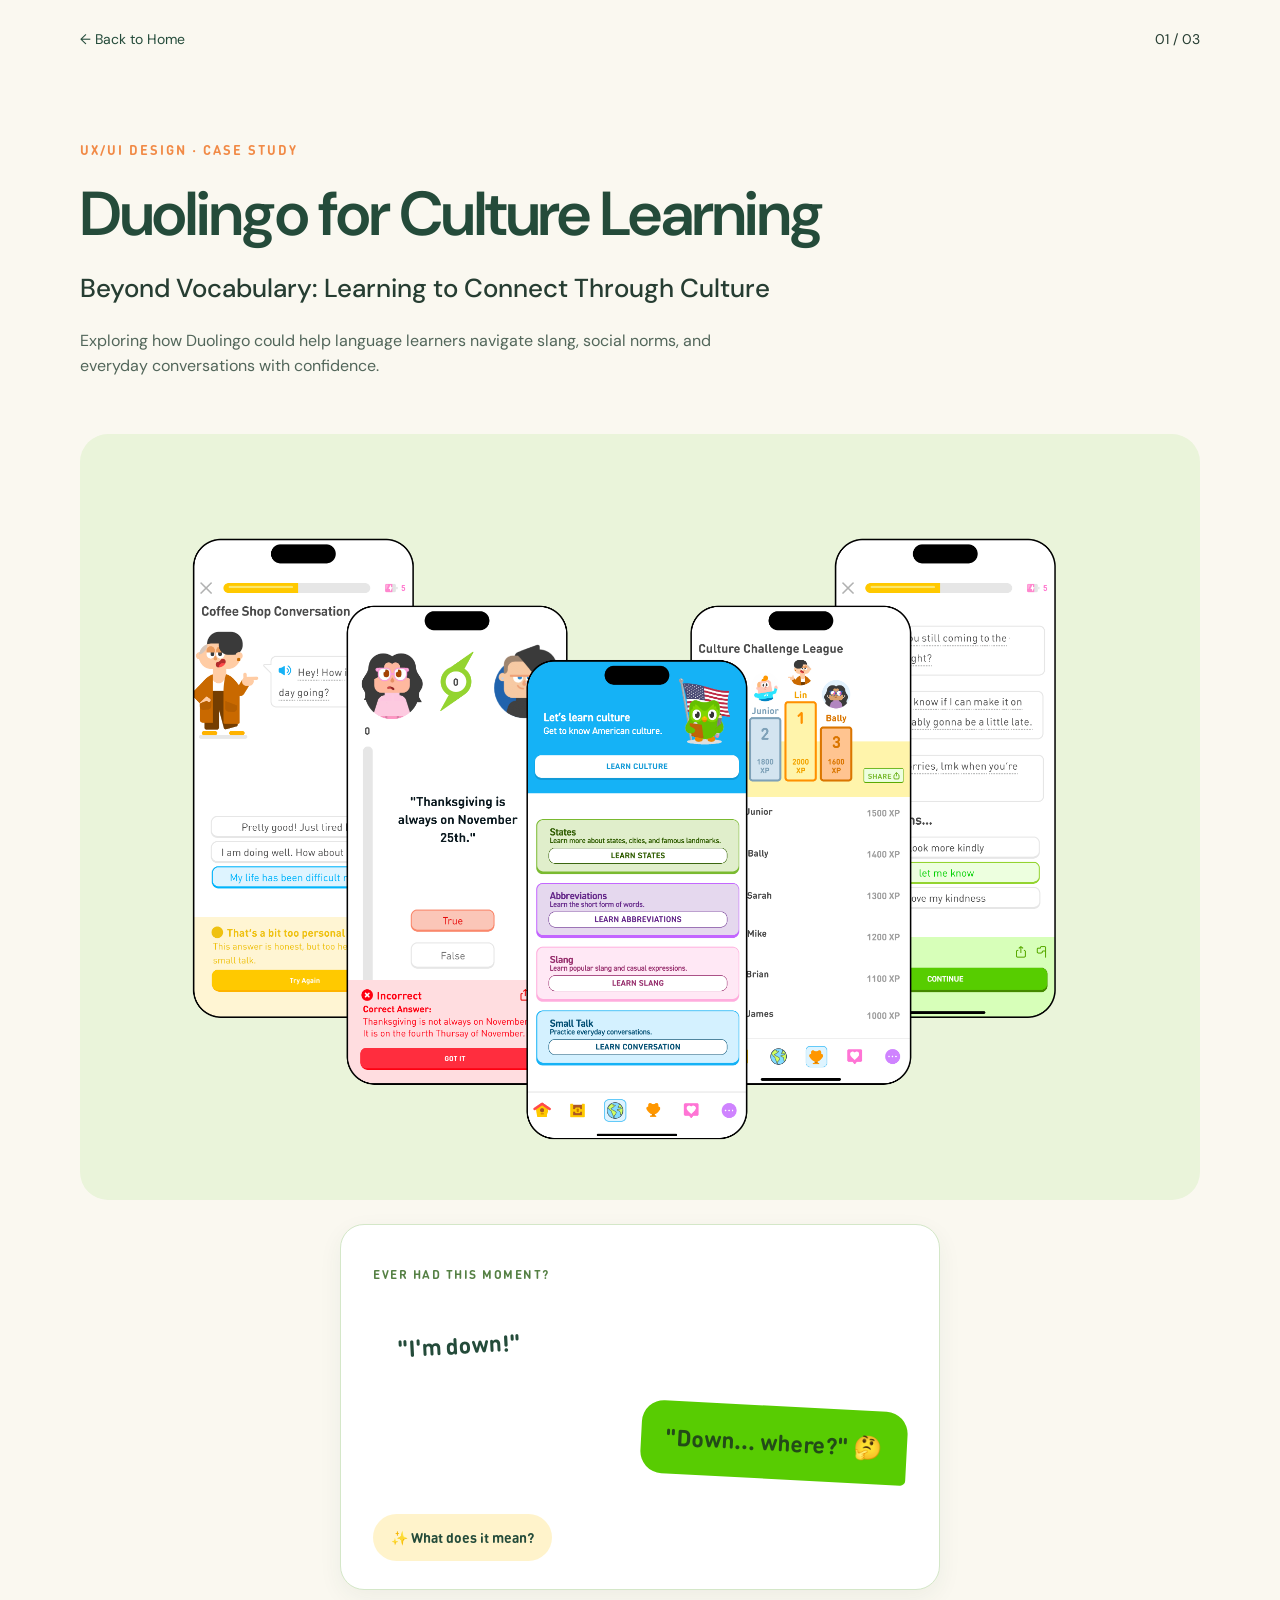
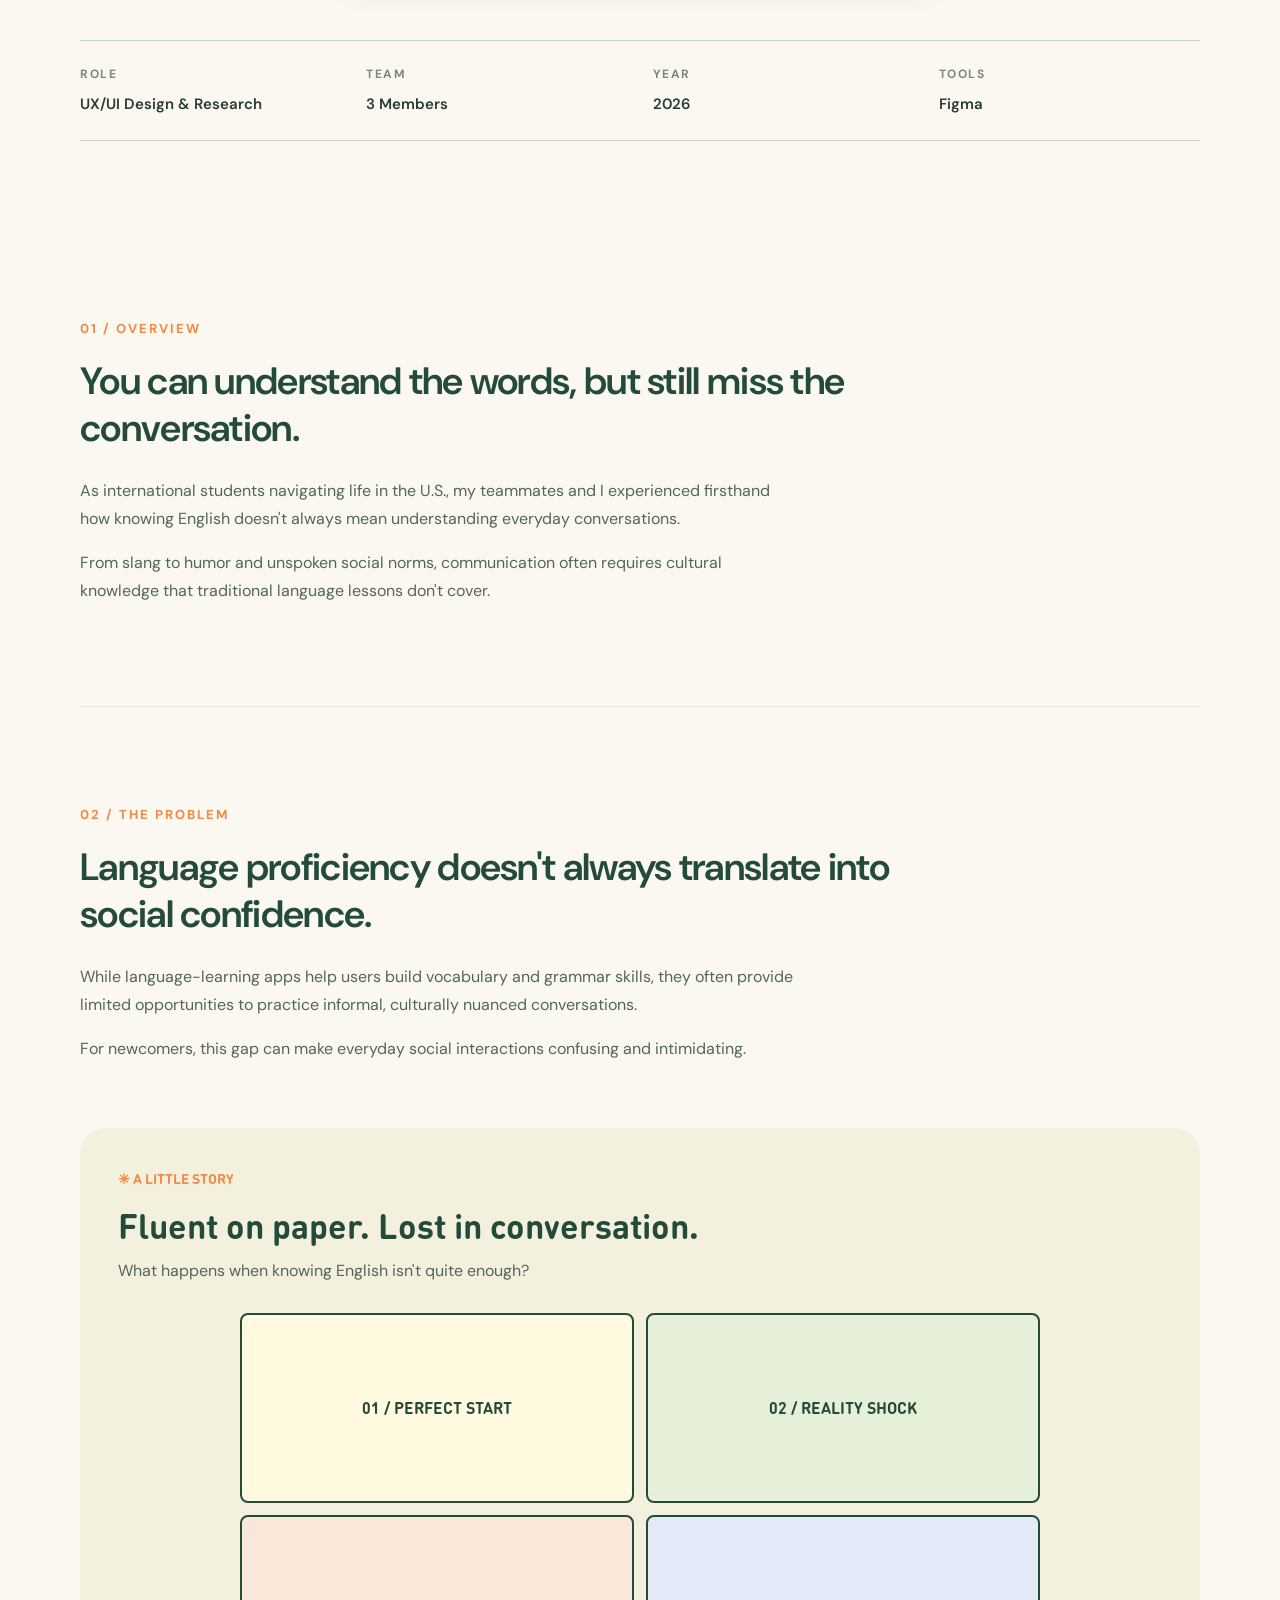
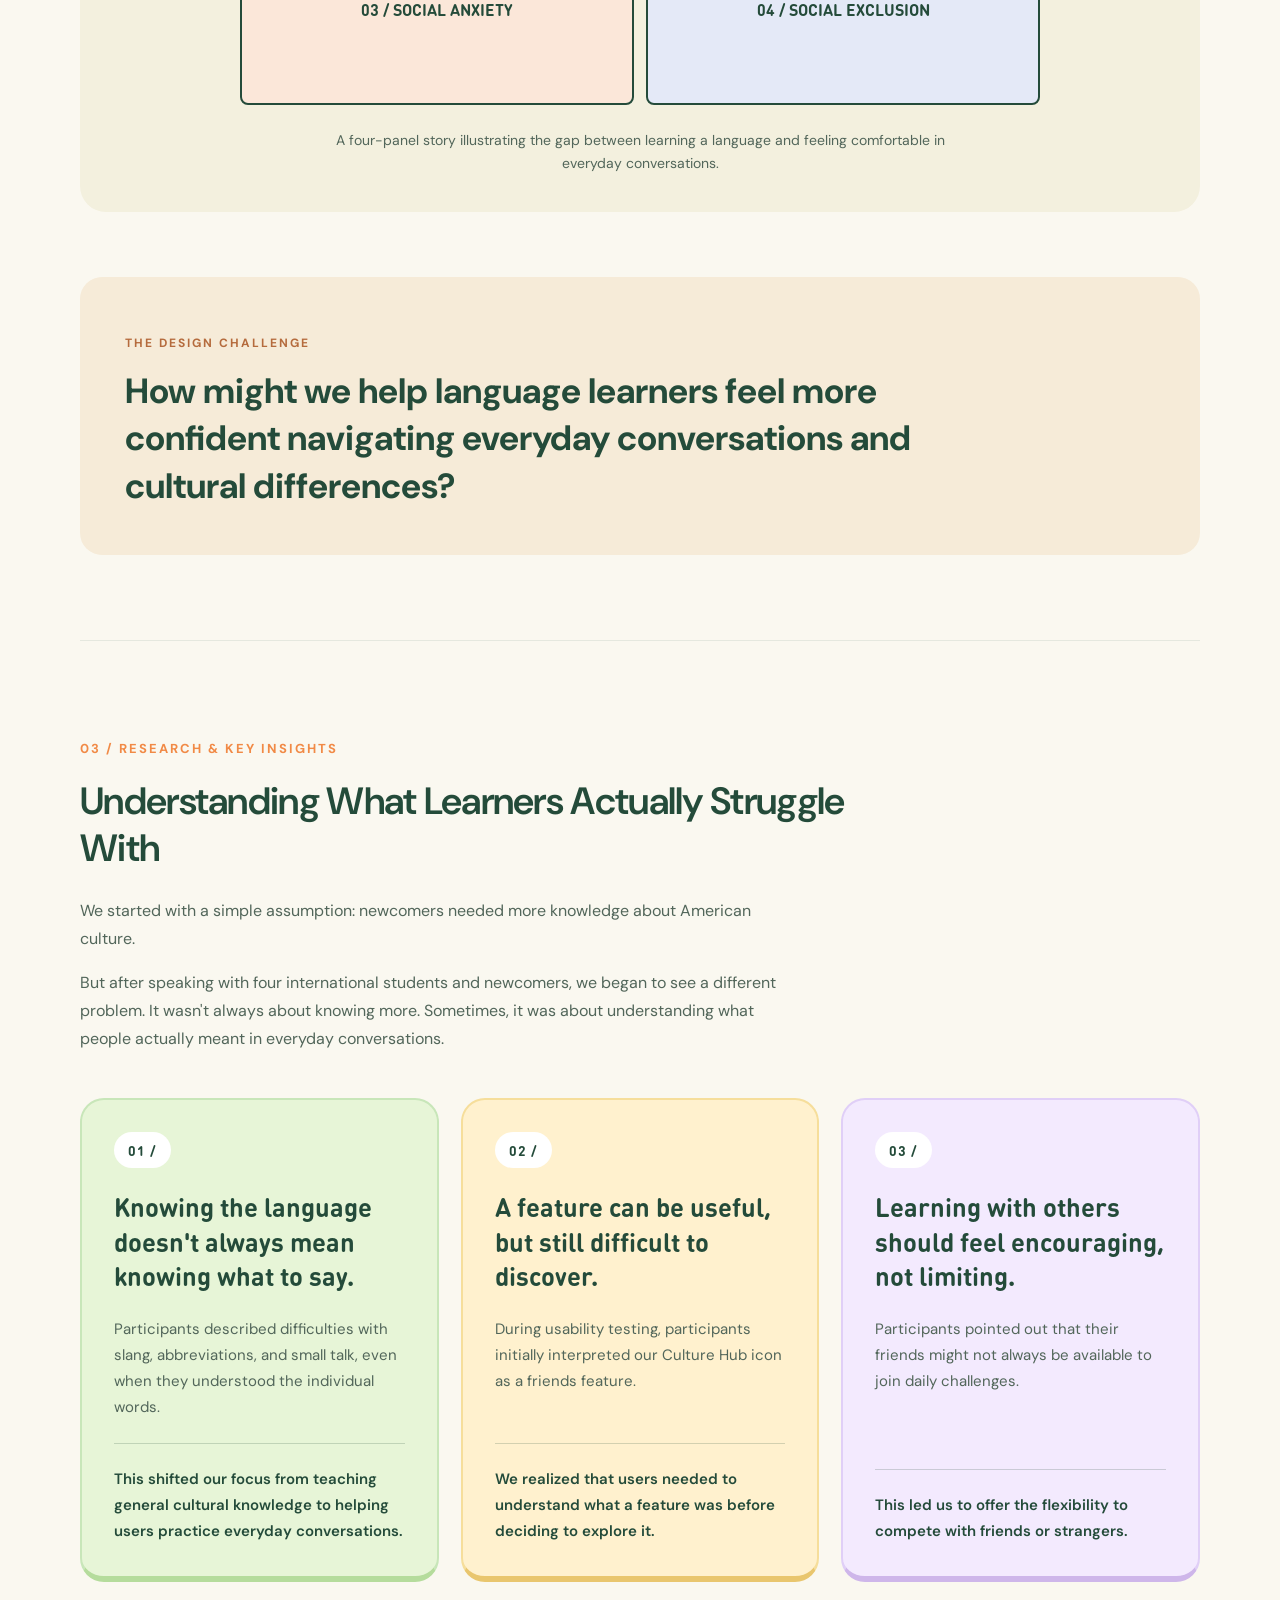
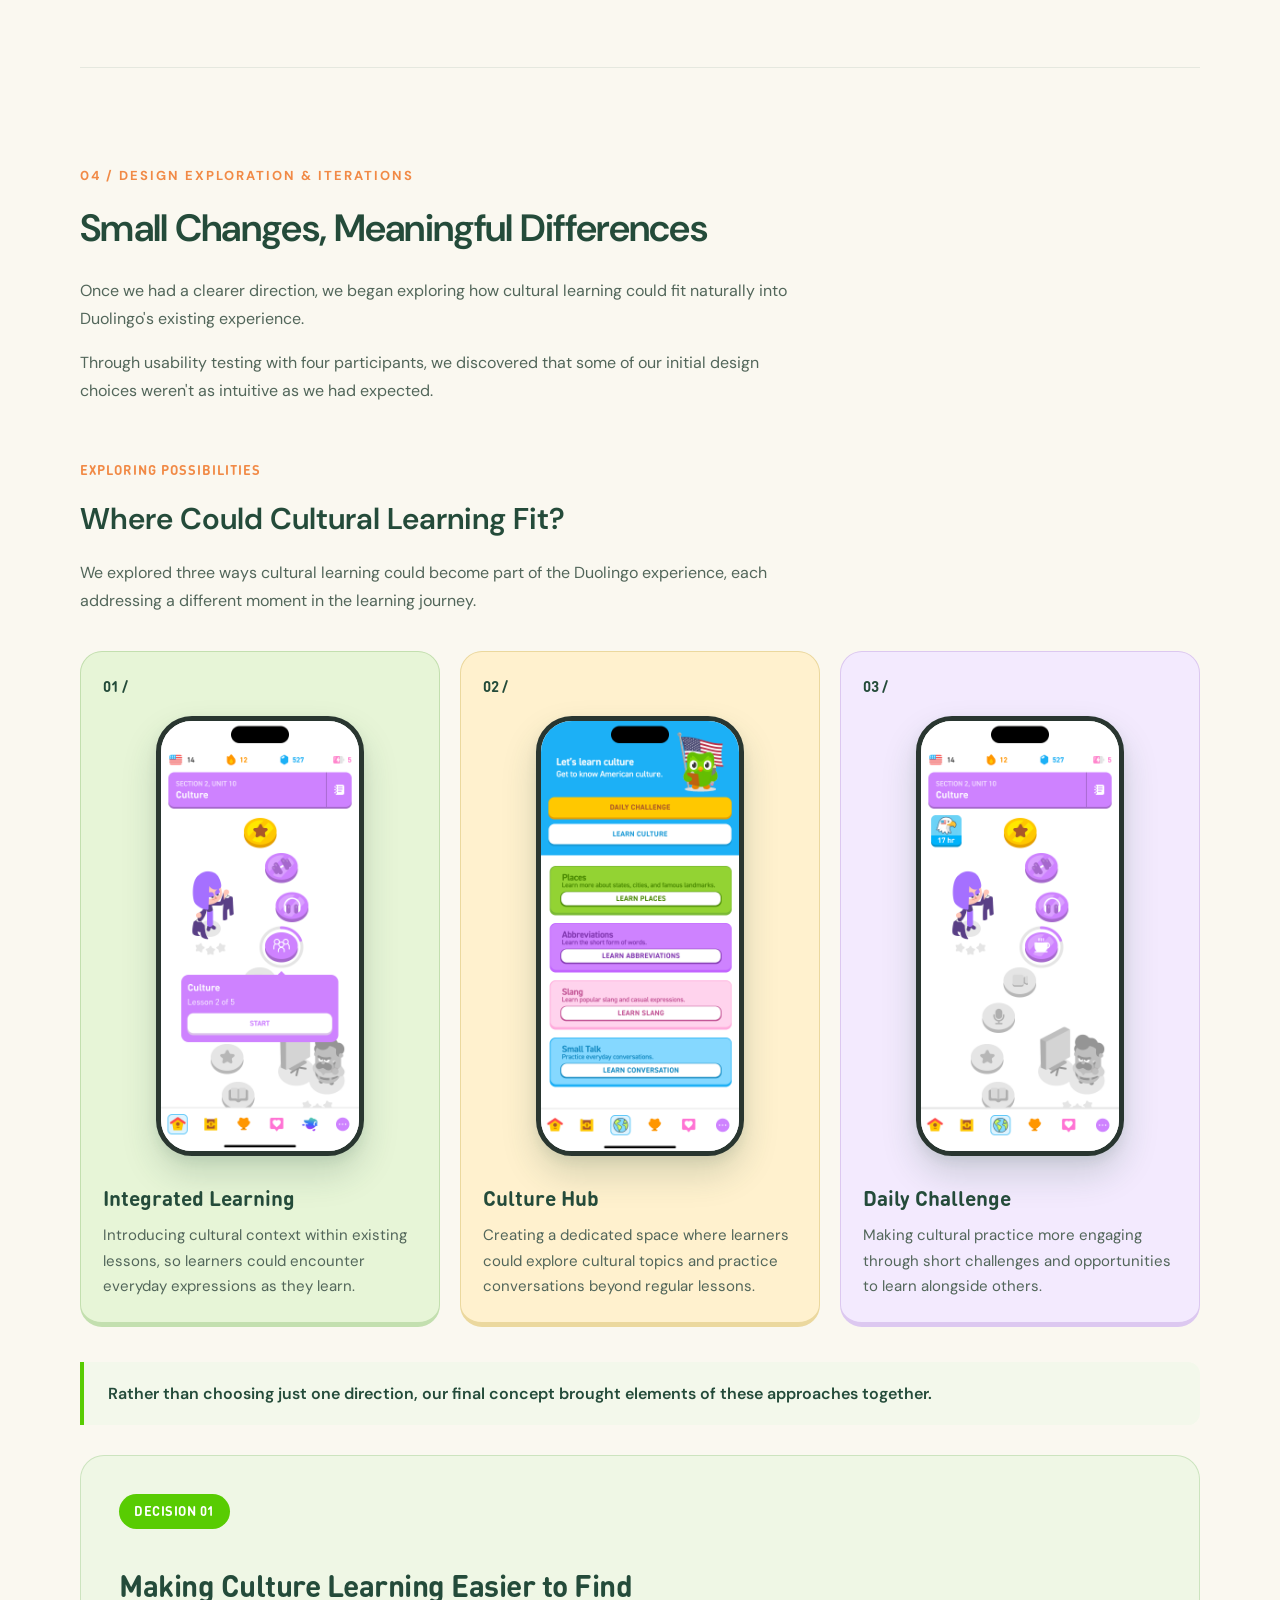
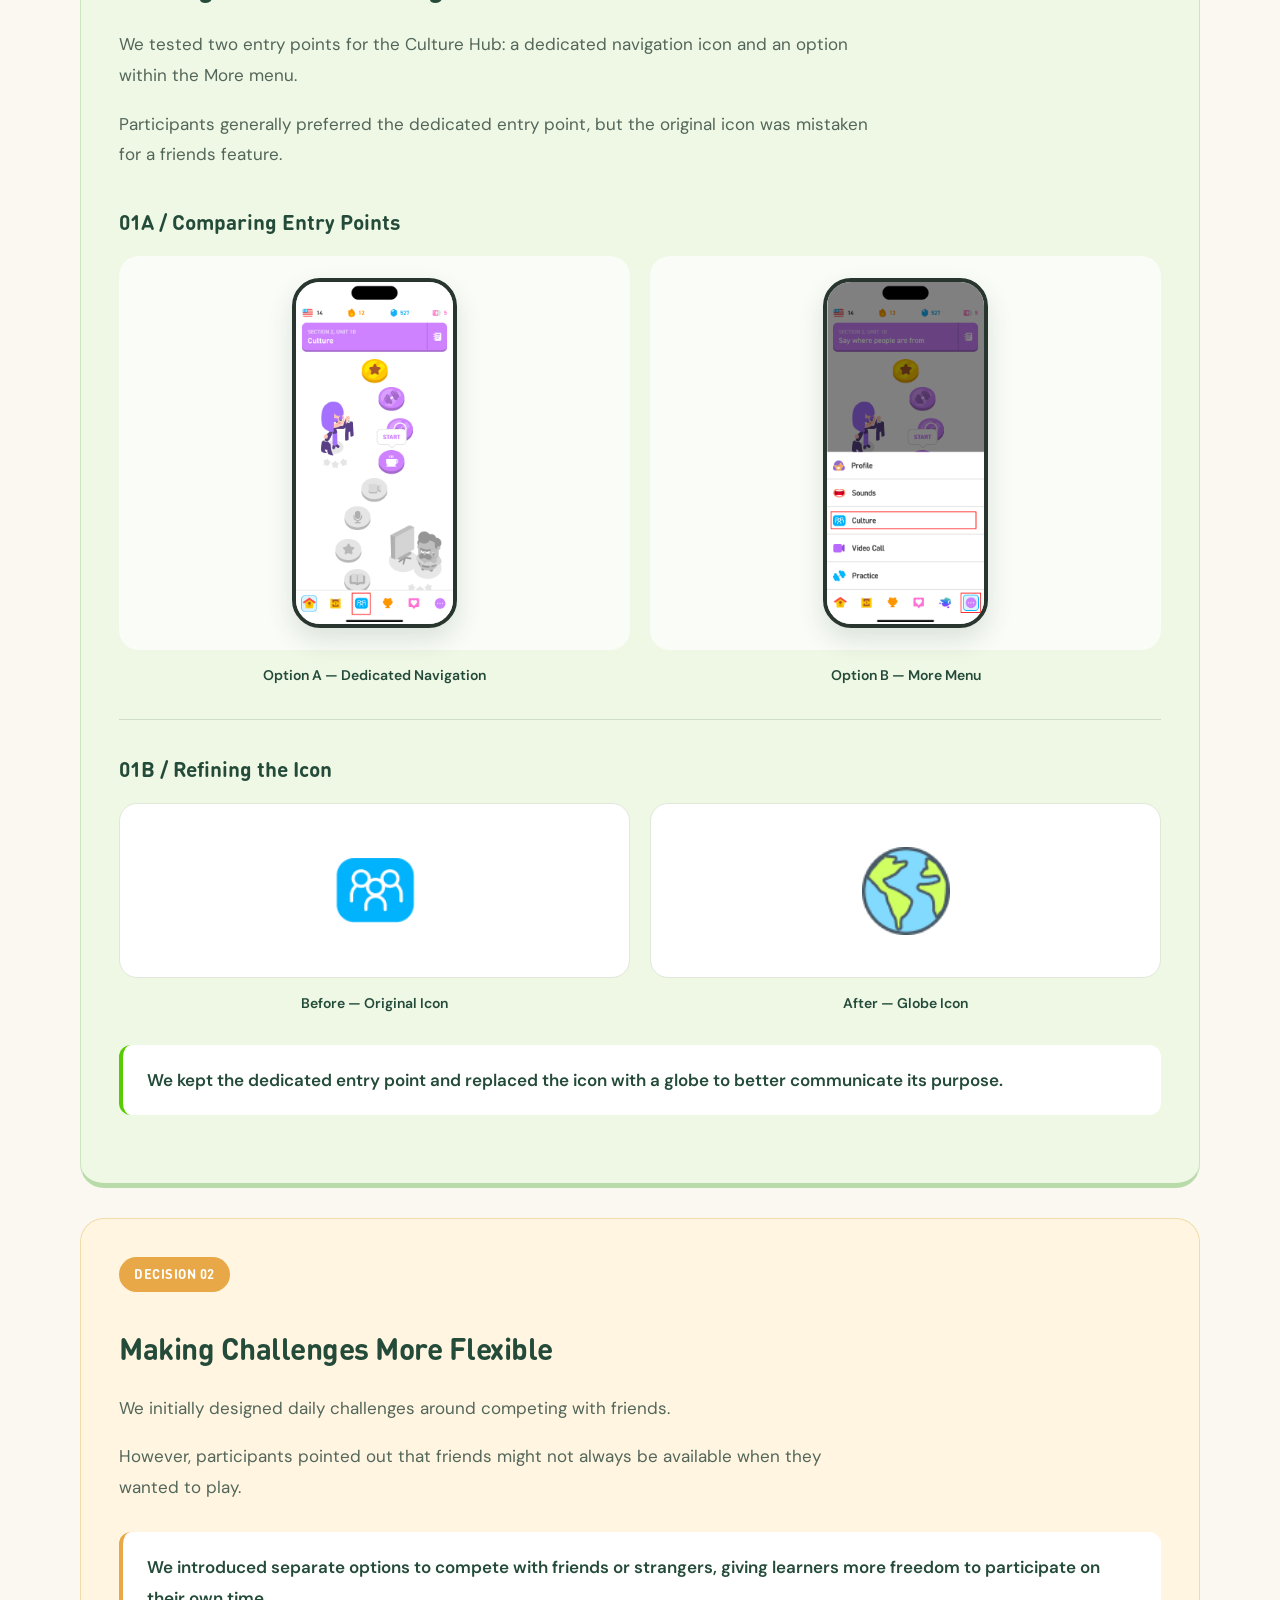
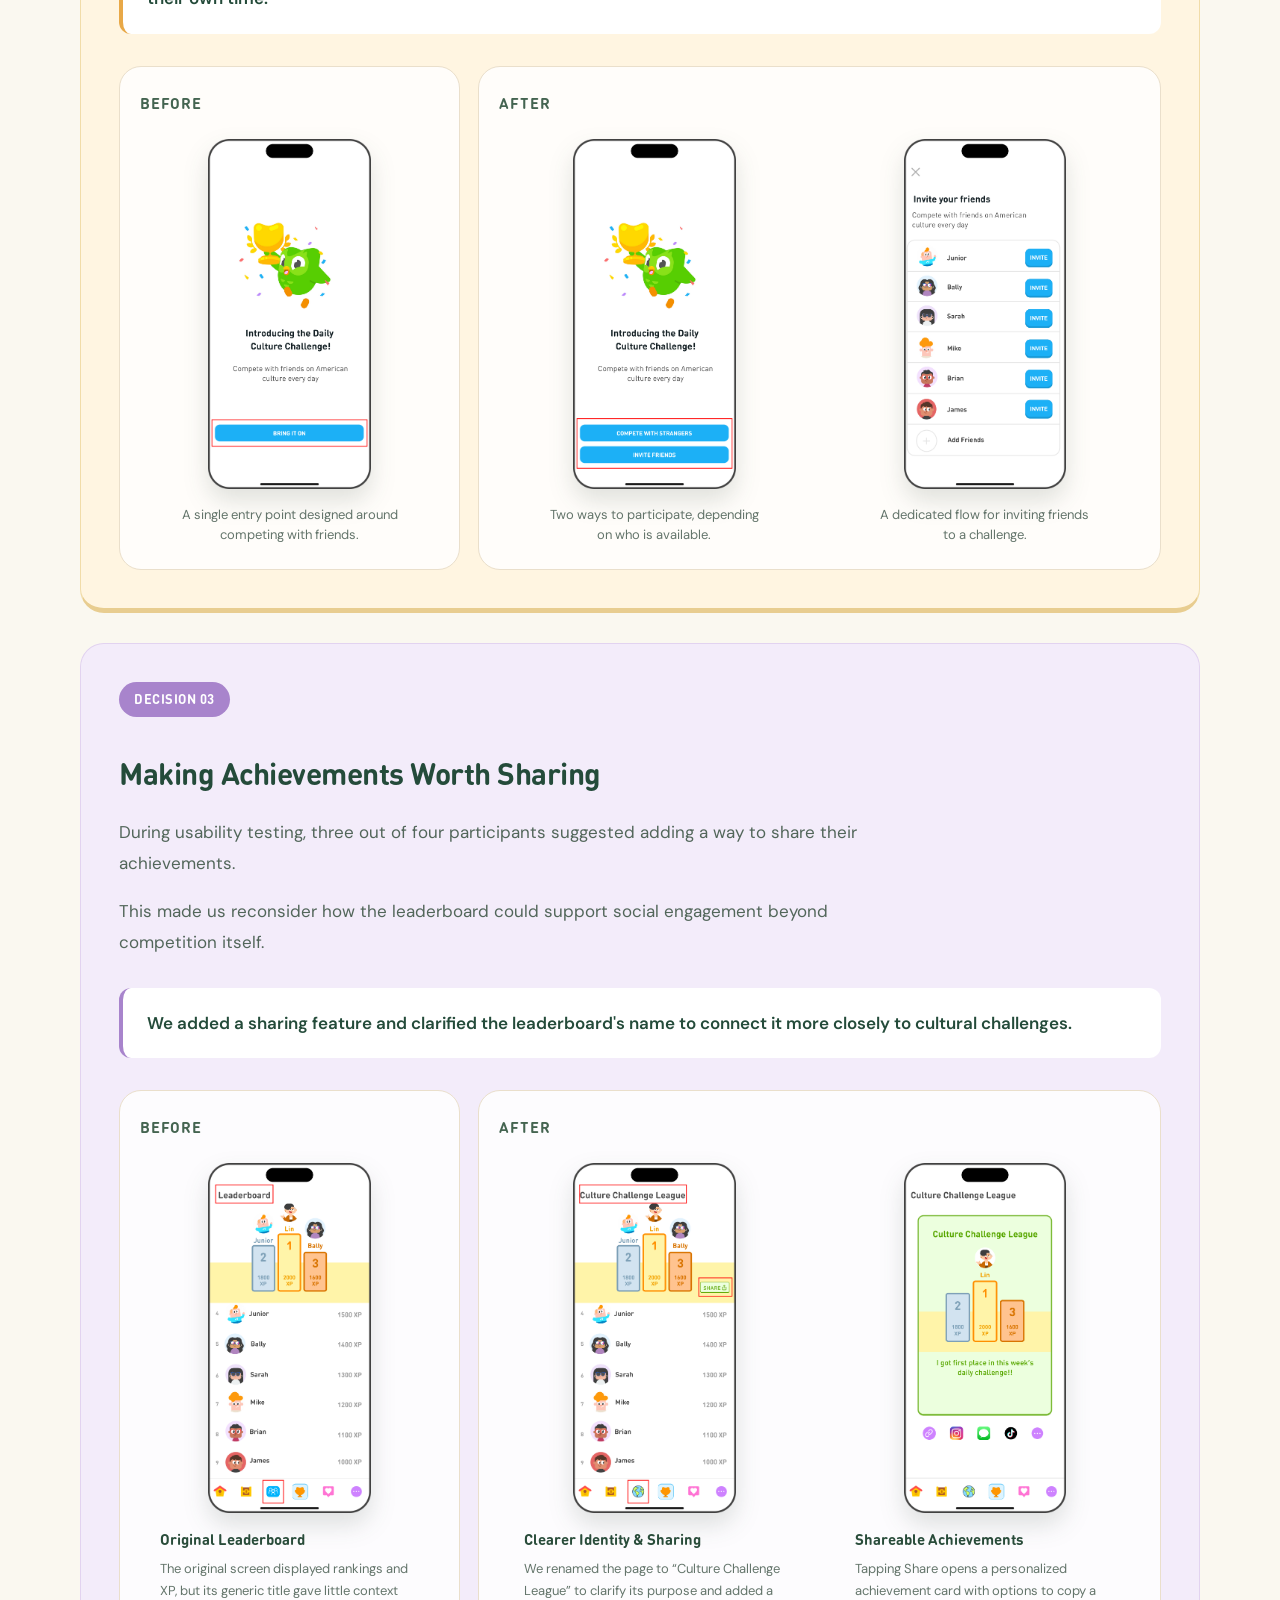
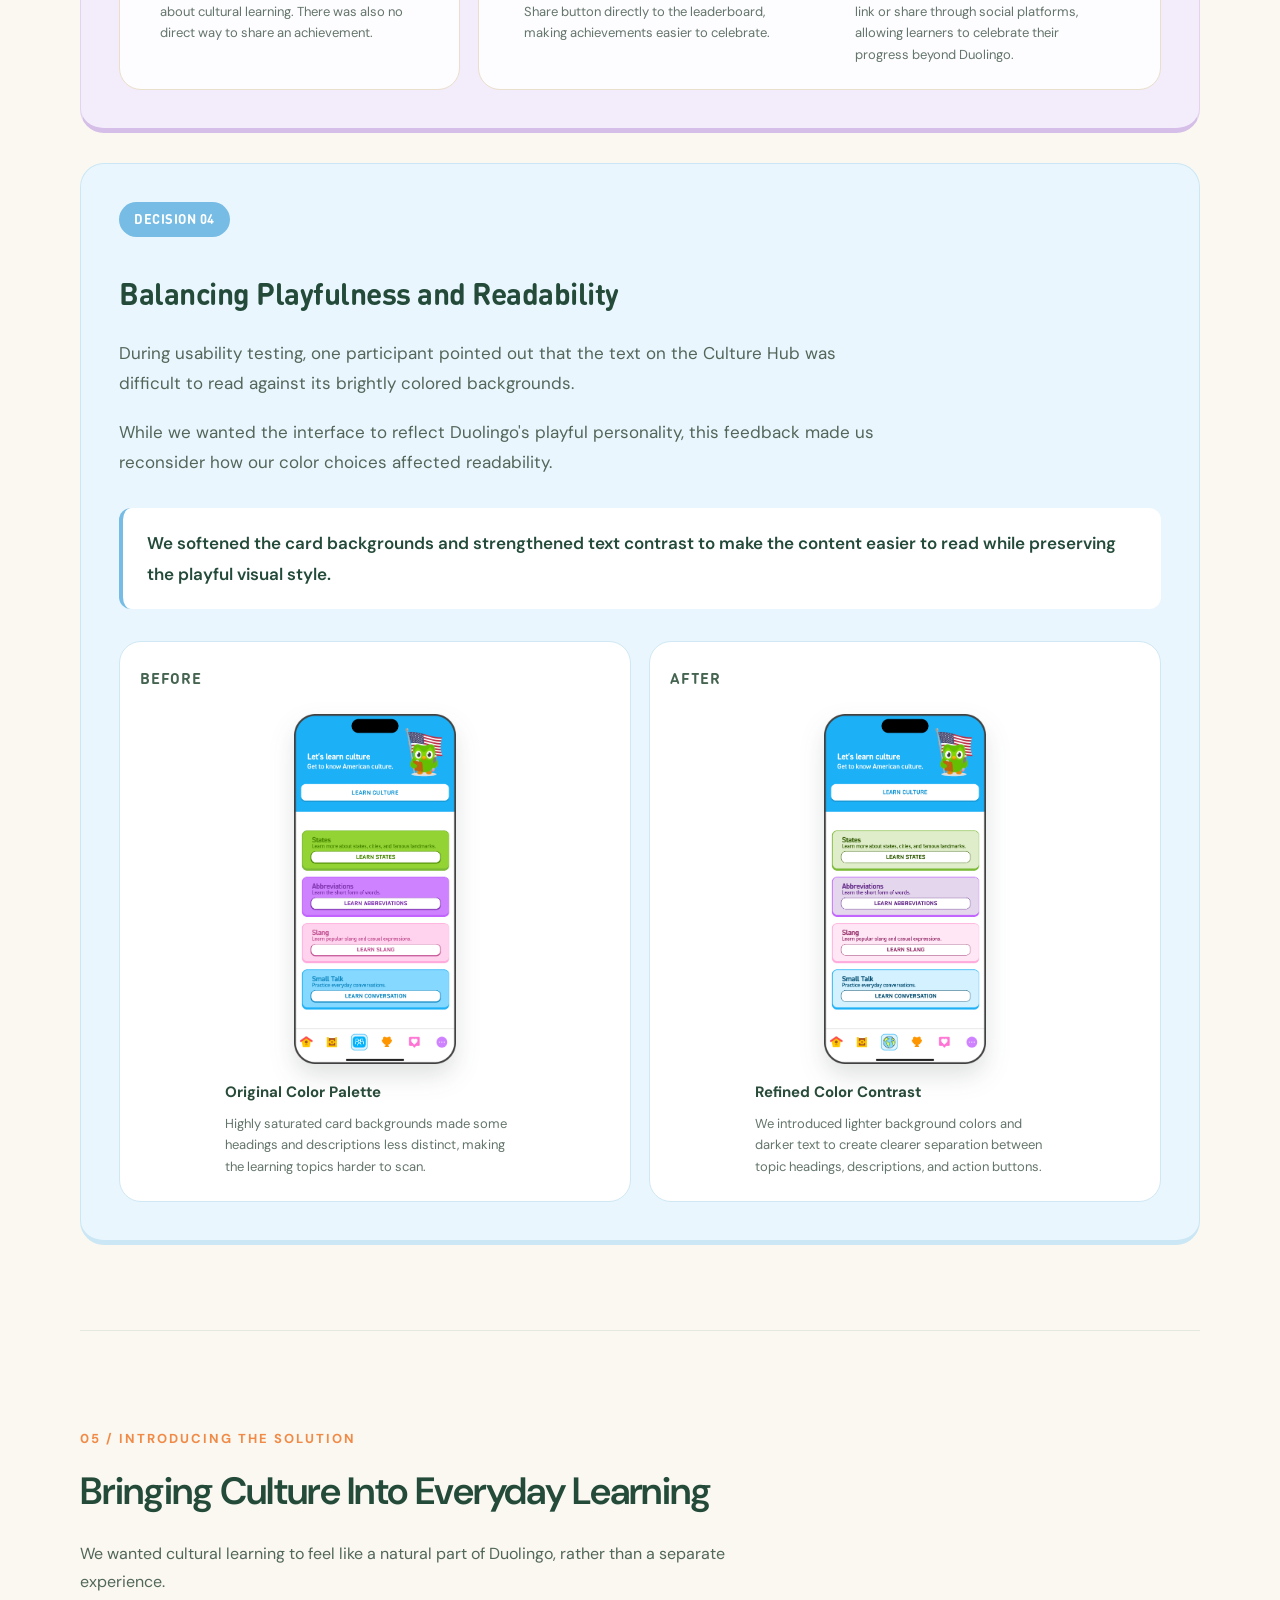
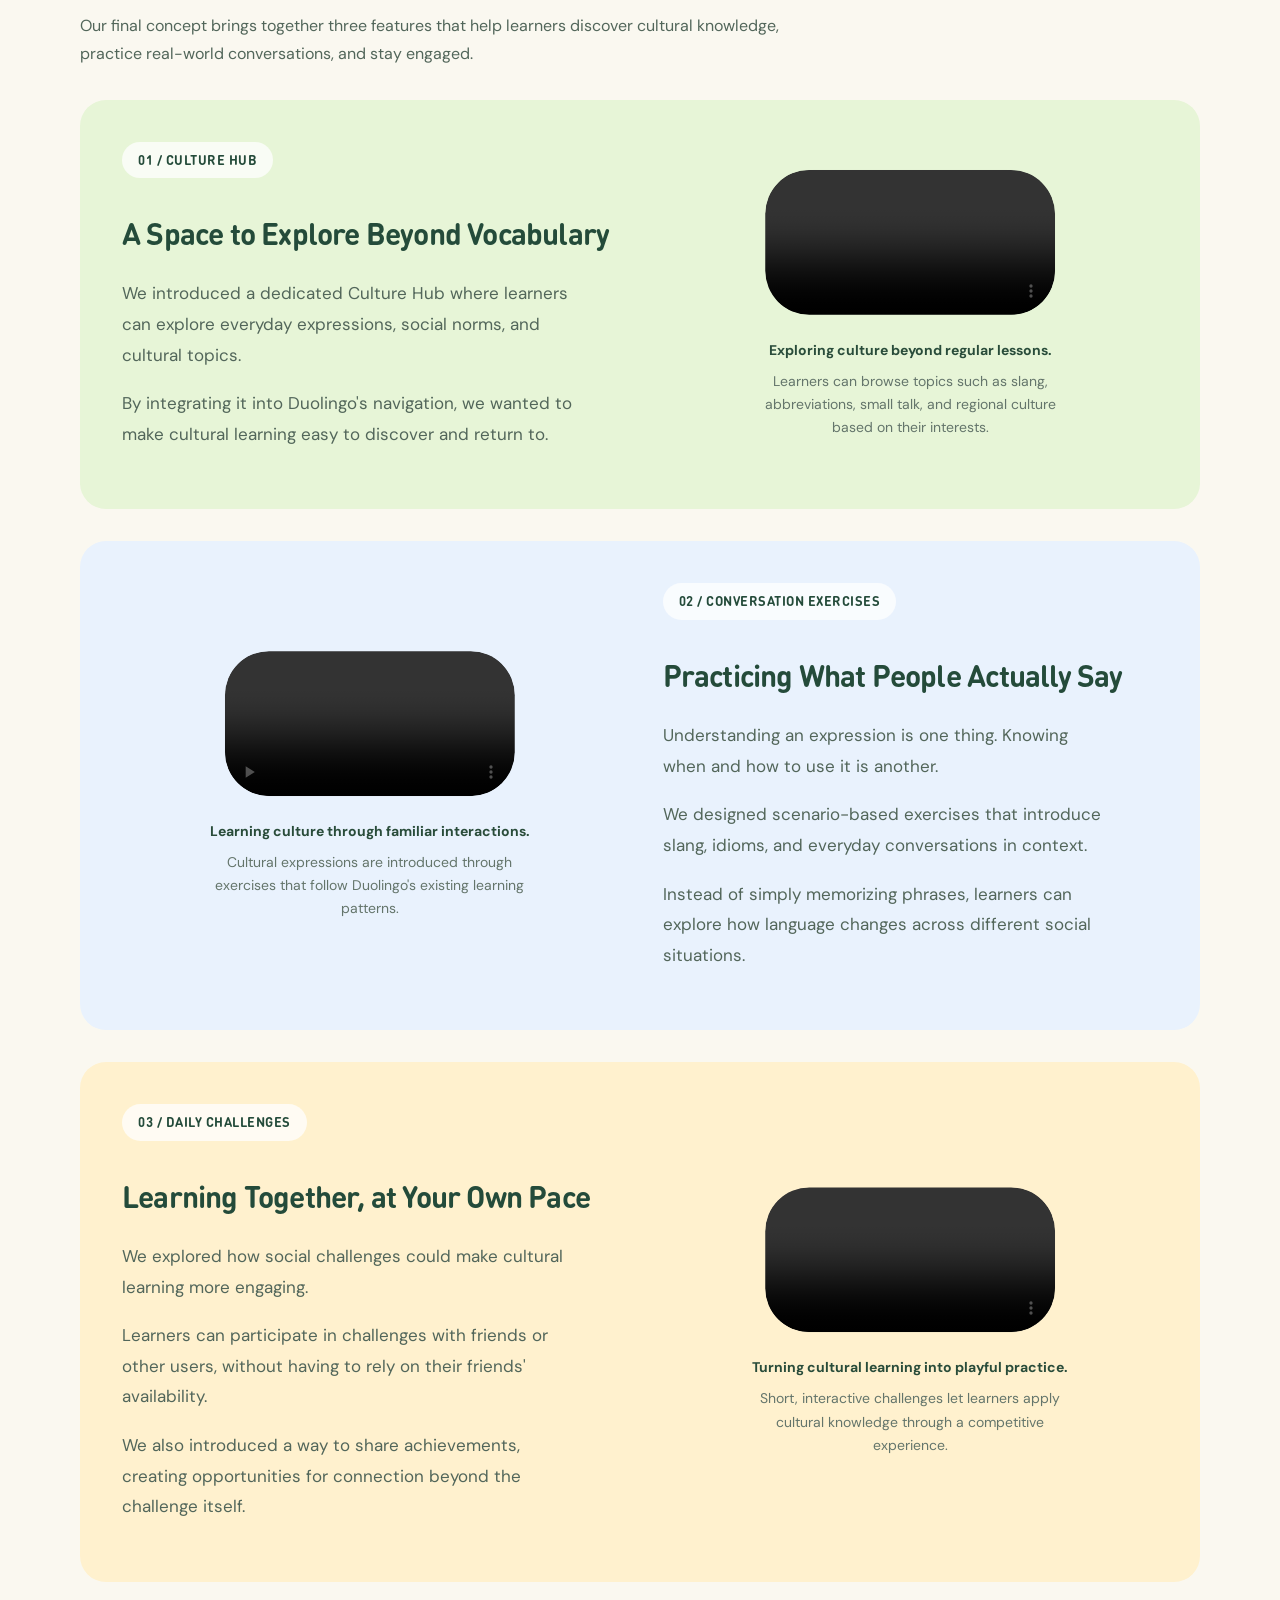
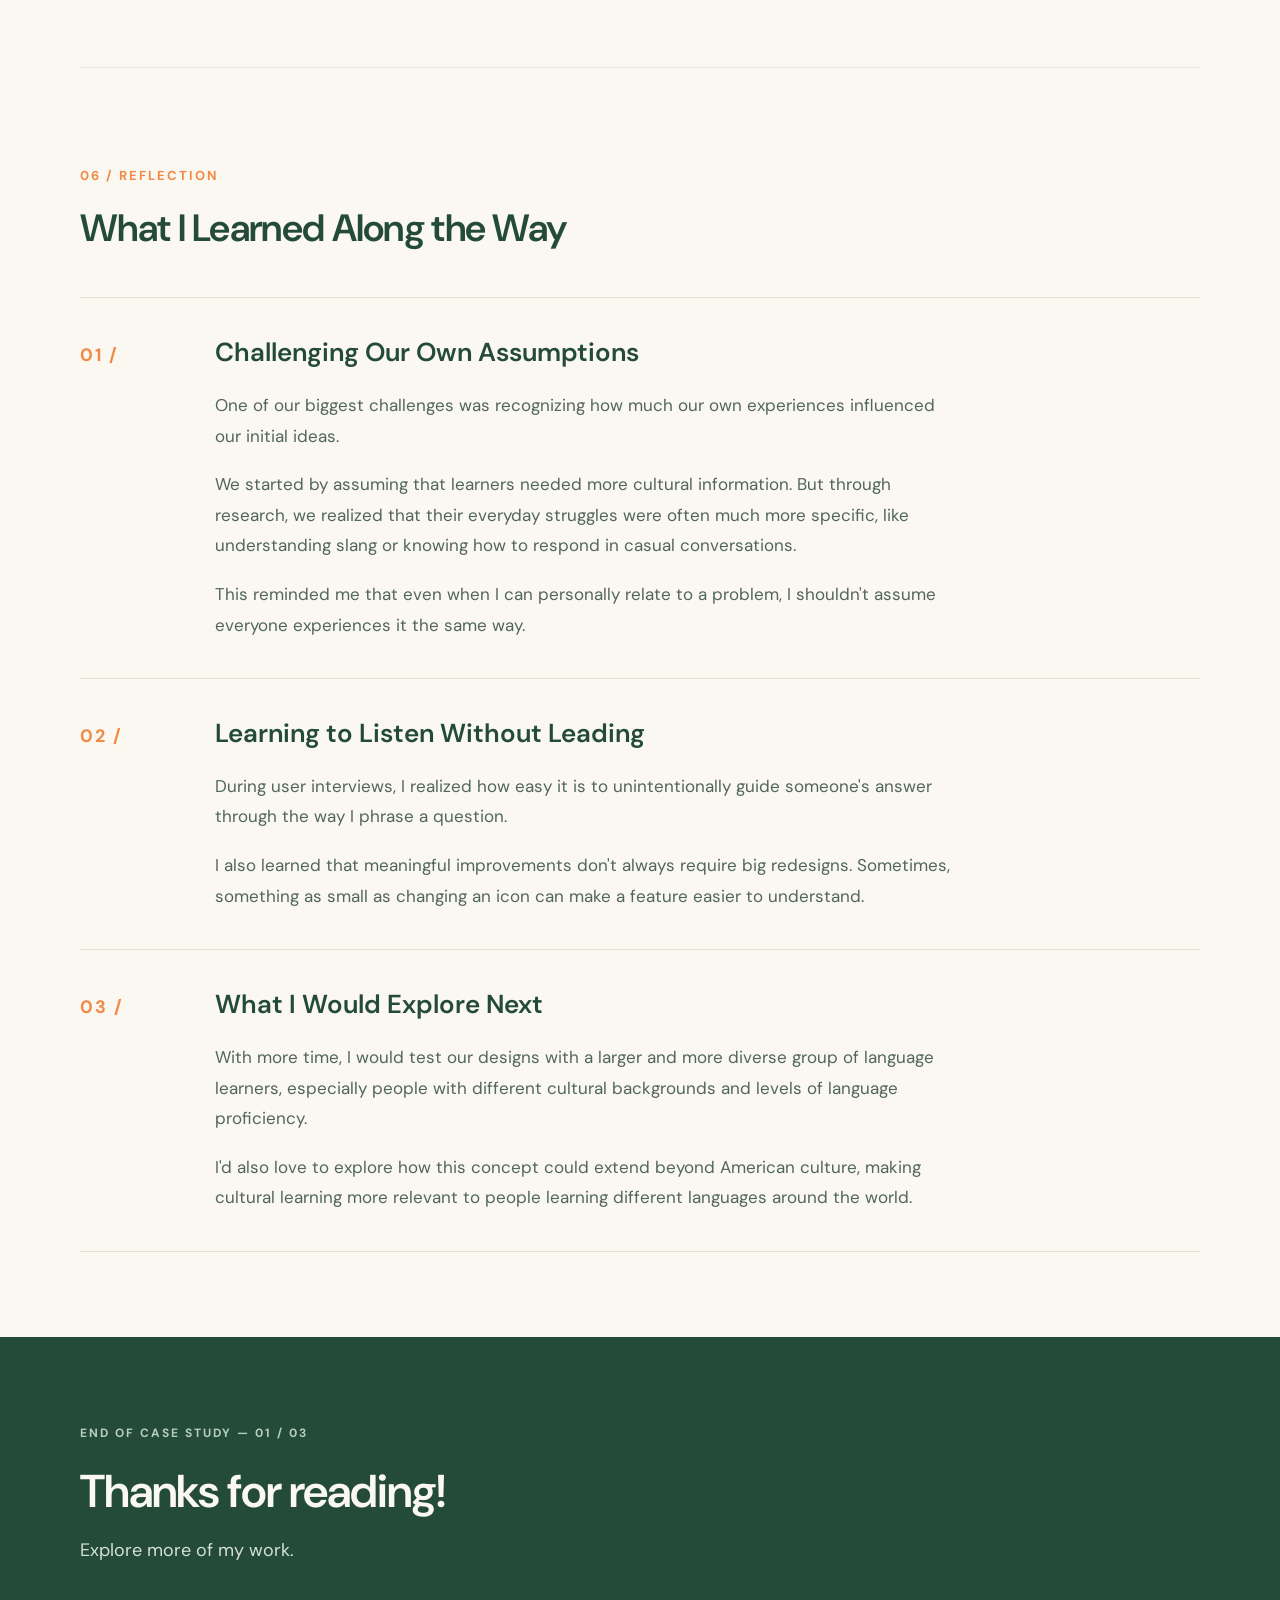
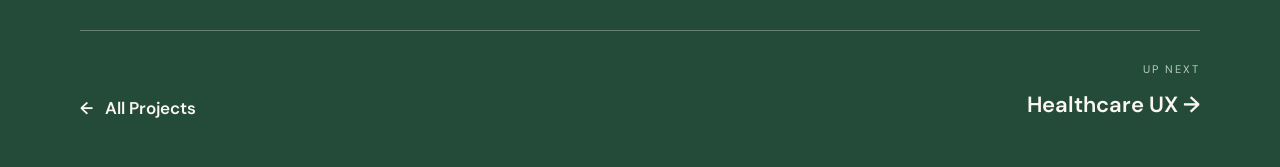
==== commit 6591f611: "feat: refine Duolingo case study with usability insights, UI iterations, and solution walkthroughs" ====
--- a/duolingo.html
+++ b/duolingo.html
@@ -39,50 +39,40 @@
           conversations with confidence.
         </p>
 
-        <!-- HERO IMAGES -->
-        
-        <div class="case-hero-visual hero-playground">
-
-        <!-- CONVERSATION -->
-        <div class="hero-dialogue">
-
-            <p class="dialogue-label">
+        <!-- HERO IMAGE -->
+        <div class="duo-hero-art">
+        <img
+            src="images/duolingo/duolingo_header.png"
+            alt="Duolingo Culture Learning project featuring conversation exercises, Culture Hub, and daily challenges"
+            width="2048"
+            height="1356"
+        >
+        </div>
+        <!-- INTERACTIVE CONVERSATION -->
+        <div class="hero-dialogue duo-hero-chat">
+
+        <p class="dialogue-label">
             EVER HAD THIS MOMENT?
+        </p>
+
+        <div class="speech-bubble bubble-one">
+            "I'm down!"
+        </div>
+
+        <div class="speech-bubble bubble-two">
+            "Down... where?" 🤔
+        </div>
+
+        <details class="slang-reveal">
+            <summary>✨ What does it mean?</summary>
+
+            <p>
+            "I'm down" means "I'm in!"
+            It's a casual way to agree to something.
             </p>
-
-            <div class="speech-bubble bubble-one">
-            "I'm down!"
-            </div>
-
-            <div class="speech-bubble bubble-two">
-            "Down... where?" 🤔
-            </div>
-
-            <details class="slang-reveal">
-            <summary>✨ What does it mean?</summary>
-            <p>
-                "I'm down" means "I'm in!"
-                It's a casual way to agree to something.
-            </p>
-            </details>
-
-        </div>
-
-        <!-- FIGMA MOCKUPS -->
-        <div class="hero-mockups">
-
-            <div class="hero-image-placeholder">
-            Culture Hub Mockup
-            </div>
-
-            <div class="hero-image-placeholder">
-            Conversation Exercise Mockup
-            </div>
-
-        </div>
-
-</div>
-
+        </details>
+
+        </div>
 
         <!-- PROJECT DETAILS -->
         <div class="case-details">
@@ -342,7 +332,11 @@
         <span class="exploration-number">01 /</span>
 
         <div class="exploration-visual">
-            Integrated Learning Visual
+            <img
+                src="images/duolingo/integrated_learning_visual.png"
+                alt="Integrated cultural learning within Duolingo lessons"
+                loading="lazy"
+            >
         </div>
 
         <h4>Integrated Learning</h4>
@@ -359,7 +353,11 @@
         <span class="exploration-number">02 /</span>
 
         <div class="exploration-visual">
-            Culture Hub Visual
+        <img
+            src="images/duolingo/culture_hub_visual.png"
+            alt="Dedicated Culture Hub interface"
+            loading="lazy"
+        >
         </div>
 
         <h4>Culture Hub</h4>
@@ -376,7 +374,11 @@
         <span class="exploration-number">03 /</span>
 
         <div class="exploration-visual">
-            Daily Challenge Visual
+        <img
+            src="images/duolingo/daily_challenge_visual.png"
+            alt="Daily Culture Challenge concept"
+            loading="lazy"
+        >
         </div>
 
         <h4>Daily Challenge</h4>
@@ -417,21 +419,82 @@
         for a friends feature.
         </p>
 
+        <!-- DECISION 01: TWO COMPARISONS -->
+        <div class="decision-comparisons">
+
+        <!-- PART A: ENTRY POINT COMPARISON -->
+        <h4>01A / Comparing Entry Points</h4>
+
+        <div class="comparison-grid">
+
+            <figure class="comparison-card">
+            <div class="comparison-visual">
+                <img
+                src="images/duolingo/entry-point-a.png"
+                alt="Entry Point A: Dedicated navigation icon"
+                loading="lazy"
+                >
+            </div>
+            <figcaption>
+                Option A — Dedicated Navigation
+            </figcaption>
+            </figure>
+
+            <figure class="comparison-card">
+            <div class="comparison-visual">
+                <img
+                src="images/duolingo/entry-point-b.png"
+                alt="Entry Point B: Access through More menu"
+                loading="lazy"
+                >
+            </div>
+            <figcaption>
+                Option B — More Menu
+            </figcaption>
+            </figure>
+
+        </div>
+
+        <!-- PART B: ICON ITERATION -->
+        <h4>01B / Refining the Icon</h4>
+
+        <div class="comparison-grid icons-grid">
+
+            <figure class="comparison-card icon-card">
+            <div class="comparison-visual">
+                <img
+                src="images/duolingo/original-icon.png"
+                alt="Original Culture icon with friends symbol"
+                loading="lazy"
+                >
+            </div>
+            <figcaption>
+                Before — Original Icon
+            </figcaption>
+            </figure>
+
+            <figure class="comparison-card icon-card">
+            <div class="comparison-visual">
+                <img
+                src="images/duolingo/globe-icon.png"
+                alt="Redesigned Culture icon with globe"
+                loading="lazy"
+                >
+            </div>
+            <figcaption>
+                After — Globe Icon
+            </figcaption>
+            </figure>
+
+        </div>
+
+        </div>
         <p class="decision-outcome">
         We kept the dedicated entry point and replaced
         the icon with a globe to better communicate
         its purpose.
         </p>
 
-        <div class="decision-images">
-        <div class="image-placeholder">
-            Entry Point A / B
-        </div>
-        <div class="image-placeholder">
-            Icon Before / After
-        </div>
-        </div>
-
     </article>
 
     <!-- DECISION 02 -->
@@ -458,14 +521,62 @@
         more freedom to participate on their own time.
         </p>
 
-        <div class="decision-images">
-        <div class="image-placeholder">
-            Challenge / Before
-        </div>
-        <div class="image-placeholder">
-            Challenge / After
-        </div>
-        </div>
+    <!-- CHALLENGE BEFORE / AFTER -->
+    <div class="challenge-comparison">
+
+    <!-- BEFORE -->
+    <div class="challenge-panel challenge-before">
+        <span class="challenge-phase-label">BEFORE</span>
+
+        <div class="challenge-screens">
+        <figure class="challenge-screen">
+            <img
+            src="images/duolingo/challenge_before.png"
+            alt="Original Daily Culture Challenge introduction with one Bring It On button"
+            loading="lazy"
+            >
+
+            <figcaption>
+            A single entry point designed around competing with friends.
+            </figcaption>
+        </figure>
+        </div>
+    </div>
+
+    <!-- AFTER -->
+    <div class="challenge-panel challenge-after">
+        <span class="challenge-phase-label">AFTER</span>
+
+        <div class="challenge-screens">
+
+        <figure class="challenge-screen">
+            <img
+            src="images/duolingo/challenge_after_1.png"
+            alt="Updated Daily Culture Challenge with options to compete with strangers or invite friends"
+            loading="lazy"
+            >
+
+            <figcaption>
+            Two ways to participate, depending on who is available.
+            </figcaption>
+        </figure>
+
+        <figure class="challenge-screen">
+            <img
+            src="images/duolingo/challenge_after_2.png"
+            alt="Invite Friends screen showing friends available to invite"
+            loading="lazy"
+            >
+
+            <figcaption>
+            A dedicated flow for inviting friends to a challenge.
+            </figcaption>
+        </figure>
+
+        </div>
+    </div>
+
+    </div>
 
     </article>
 
@@ -494,14 +605,171 @@
         more closely to cultural challenges.
         </p>
 
-        <div class="decision-images">
-        <div class="image-placeholder">
-            Leaderboard / Before
-        </div>
-        <div class="image-placeholder">
-            Leaderboard / After
-        </div>
-        </div>
+    <!-- LEADERBOARD BEFORE / AFTER -->
+    <div class="challenge-comparison leaderboard-comparison">
+
+    <!-- BEFORE -->
+    <div class="challenge-panel challenge-before">
+        <span class="challenge-phase-label">BEFORE</span>
+
+        <div class="challenge-screens">
+        <figure class="challenge-screen">
+            <img
+            src="images/duolingo/leaderboard_before.png"
+            alt="Original leaderboard showing rankings without an achievement sharing feature"
+            loading="lazy"
+            >
+
+            <figcaption>
+            <span class="leaderboard-caption-title">
+                Original Leaderboard
+            </span>
+
+            The original screen displayed rankings and XP,
+            but its generic title gave little context about
+            cultural learning. There was also no direct way
+            to share an achievement.
+            </figcaption>
+        </figure>
+        </div>
+    </div>
+
+    <!-- AFTER -->
+    <div class="challenge-panel challenge-after">
+        <span class="challenge-phase-label">AFTER</span>
+
+        <div class="challenge-screens">
+
+        <!-- AFTER SCREEN 01 -->
+        <figure class="challenge-screen">
+            <img
+            src="images/duolingo/leaderboard_after_1.png"
+            alt="Updated Culture Challenge League with a renamed heading and Share button"
+            loading="lazy"
+            >
+
+            <figcaption>
+            <span class="leaderboard-caption-title">
+                Clearer Identity & Sharing
+            </span>
+
+            We renamed the page to
+            “Culture Challenge League” to clarify its
+            purpose and added a Share button directly
+            to the leaderboard, making achievements
+            easier to celebrate.
+            </figcaption>
+        </figure>
+
+        <!-- AFTER SCREEN 02 -->
+        <figure class="challenge-screen">
+            <img
+            src="images/duolingo/leaderboard_after_2.png"
+            alt="Achievement sharing page with a personalized ranking card and sharing options"
+            loading="lazy"
+            >
+
+            <figcaption>
+            <span class="leaderboard-caption-title">
+                Shareable Achievements
+            </span>
+
+            Tapping Share opens a personalized
+            achievement card with options to copy
+            a link or share through social platforms,
+            allowing learners to celebrate their progress
+            beyond Duolingo.
+            </figcaption>
+        </figure>
+
+        </div>
+    </div>
+
+    </div>
+
+
+    </article>
+
+    <!-- DECISION 04 -->
+    <article class="design-decision readability-decision">
+
+    <span class="decision-number">DECISION 04</span>
+
+    <h3>Balancing Playfulness and Readability</h3>
+
+    <p>
+        During usability testing, one participant pointed out
+        that the text on the Culture Hub was difficult to read
+        against its brightly colored backgrounds.
+    </p>
+
+    <p>
+        While we wanted the interface to reflect Duolingo's
+        playful personality, this feedback made us reconsider
+        how our color choices affected readability.
+    </p>
+
+    <p class="decision-outcome">
+        We softened the card backgrounds and strengthened
+        text contrast to make the content easier to read
+        while preserving the playful visual style.
+    </p>
+
+    <!-- BEFORE / AFTER -->
+    <div class="challenge-comparison culture-readability-comparison">
+
+        <!-- BEFORE -->
+        <div class="challenge-panel challenge-before">
+
+        <span class="challenge-phase-label">BEFORE</span>
+
+        <figure class="challenge-screen">
+
+            <img
+            src="images/duolingo/culture_page_before.png"
+            alt="Original Culture Hub with highly saturated topic cards"
+            loading="lazy"
+            >
+
+            <figcaption>
+            <strong>Original Color Palette</strong>
+
+            Highly saturated card backgrounds made some
+            headings and descriptions less distinct,
+            making the learning topics harder to scan.
+            </figcaption>
+
+        </figure>
+
+        </div>
+
+        <!-- AFTER -->
+        <div class="challenge-panel challenge-after">
+
+        <span class="challenge-phase-label">AFTER</span>
+
+        <figure class="challenge-screen">
+
+            <img
+            src="images/duolingo/culture_page_after.png"
+            alt="Updated Culture Hub with softer background colors and stronger text contrast"
+            loading="lazy"
+            >
+
+            <figcaption>
+            <strong>Refined Color Contrast</strong>
+
+            We introduced lighter background colors
+            and darker text to create clearer separation
+            between topic headings, descriptions,
+            and action buttons.
+            </figcaption>
+
+        </figure>
+
+        </div>
+
+    </div>
 
     </article>
 
@@ -550,11 +818,22 @@
 
         </div>
 
-        <div class="solution-visual">
-        <div class="image-placeholder">
-            Culture Hub Mockup
-        </div>
-        </div>
+    <figure class="solution-demo">
+    <video controls muted playsinline loop preload="metadata">
+        <source
+        src="images/duolingo/culture_hub.mp4"
+        type="video/mp4"
+        >
+        Your browser does not support this video.
+    </video>
+
+    <figcaption>
+        <strong>Exploring culture beyond regular lessons.</strong>
+        Learners can browse topics such as slang,
+        abbreviations, small talk, and regional culture
+        based on their interests.
+    </figcaption>
+    </figure>
 
     </article>
 
@@ -588,11 +867,21 @@
 
         </div>
 
-        <div class="solution-visual">
-        <div class="image-placeholder">
-            Conversation Exercise Mockup
-        </div>
-        </div>
+    <figure class="solution-demo">
+    <video controls muted playsinline loop preload="metadata">
+        <source
+        src="images/duolingo/excercise.mp4"
+        type="video/mp4"
+        >
+        Your browser does not support this video.
+    </video>
+
+    <figcaption>
+        <strong>Learning culture through familiar interactions.</strong>
+        Cultural expressions are introduced through exercises
+        that follow Duolingo's existing learning patterns.
+    </figcaption>
+    </figure>
 
     </article>
 
@@ -625,13 +914,26 @@
 
         </div>
 
-        <div class="solution-visual">
-        <div class="image-placeholder">
-            Daily Challenge & Leaderboard Mockups
-        </div>
-        </div>
-
+    <figure class="solution-demo">
+    <video controls muted playsinline loop preload="metadata">
+        <source
+        src="images/duolingo/daily_challenge.mp4"
+        type="video/mp4"
+        >
+        Your browser does not support this video.
+    </video>
+
+    <figcaption>
+        <strong>Turning cultural learning into playful practice.</strong>
+        Short, interactive challenges let learners apply
+        cultural knowledge through a competitive experience.
+    </figcaption>
+    </figure>
+
+    
     </article>
+
+    
 
     </section>
 
--- a/case-study.css
+++ b/case-study.css
@@ -1583,3 +1583,498 @@
   }
 }
 
+/* DUOLINGO HERO IMAGE */
+
+.duo-hero-art {
+  width: 100%;
+  margin-top: 35px;
+  padding: 35px 25px;
+
+  background: #EAF4DA;
+  border-radius: 28px;
+
+  overflow: hidden;
+}
+
+.duo-hero-art img {
+  display: block;
+  width: 100%;
+  max-width: 1050px;
+  height: auto;
+  margin: 0 auto;
+}
+
+/* MOBILE */
+
+@media (max-width: 700px) {
+  .duo-hero-art {
+    margin-top: 25px;
+    padding: 18px 8px;
+    border-radius: 18px;
+  }
+}
+
+/* INTERACTIVE HERO CHAT */
+
+.duo-hero-chat {
+  max-width: 600px;
+  margin: 24px auto 0;
+  padding: 28px 32px;
+
+  background: #FFFFFF;
+  border: 1px solid #D4E7C8;
+  border-radius: 24px;
+
+  box-shadow: 0 8px 24px rgba(36, 75, 58, 0.06);
+}
+
+/* MOBILE */
+
+@media (max-width: 700px) {
+  .duo-hero-chat {
+    margin-top: 18px;
+    padding: 24px 20px;
+  }
+}
+
+/* EXPLORATION PHONE MOCKUPS */
+
+.exploration-visual {
+  height: 440px;
+  min-height: 0;
+
+  display: flex;
+  justify-content: center;
+  align-items: center;
+
+  background: transparent;
+  padding: 0;
+  margin-bottom: 28px;
+
+  overflow: visible;
+}
+
+/* PHONE FRAME */
+
+.exploration-visual img {
+  display: block;
+
+  height: 100%;
+  width: auto;
+  max-width: 100%;
+
+  object-fit: contain;
+
+  background: #FFFFFF;
+  border: 5px solid #293630;
+  border-radius: 36px;
+
+  box-shadow:
+    0 18px 35px rgba(36, 75, 58, 0.18),
+    0 5px 12px rgba(36, 75, 58, 0.08);
+
+  transition: box-shadow 0.3s ease;
+}
+
+/* HOVER */
+
+.exploration-card:hover .exploration-visual img {
+  box-shadow:
+    0 24px 42px rgba(36, 75, 58, 0.24),
+    0 8px 16px rgba(36, 75, 58, 0.10);
+}
+
+/* MOBILE */
+
+@media (max-width: 850px) {
+  .exploration-visual {
+    height: 400px;
+  }
+}
+
+@media (prefers-reduced-motion: reduce) {
+  .exploration-visual img {
+    transition: none;
+  }
+}
+
+/* DECISION 01 — TWO COMPARISONS */
+
+.decision-comparisons {
+  margin-top: 35px;
+}
+
+.decision-comparisons h4 {
+  font-family: 'DIN Round Pro', 'DM Sans', sans-serif;
+  font-size: 21px;
+  font-weight: 700;
+  color: var(--forest);
+
+  margin: 32px 0 18px;
+}
+
+.decision-comparisons h4:not(:first-child) {
+  border-top: 1px solid rgba(36, 75, 58, 0.15);
+  padding-top: 32px;
+}
+
+/* SIDE BY SIDE */
+
+.comparison-grid {
+  display: grid;
+  grid-template-columns: repeat(2, minmax(0, 1fr));
+  gap: 20px;
+}
+
+.comparison-card {
+  margin: 0;
+  min-width: 0;
+}
+
+/* ENTRY POINT PHONE SCREENSHOTS */
+
+.comparison-visual {
+  min-height: 390px;
+
+  display: flex;
+  align-items: center;
+  justify-content: center;
+
+  background: rgba(255, 255, 255, 0.7);
+  border-radius: 20px;
+  padding: 22px;
+}
+
+.comparison-visual img {
+  display: block;
+  max-width: 100%;
+  max-height: 350px;
+  width: auto;
+  height: auto;
+
+  object-fit: contain;
+
+  border: 4px solid #293630;
+  border-radius: 28px;
+
+  box-shadow: 0 12px 26px rgba(36, 75, 58, 0.14);
+}
+
+/* ICON COMPARISON — WHITE BACKGROUND BOX */
+
+.icon-card .comparison-visual {
+  min-height: 175px;
+  background: #FFFFFF;
+
+  border: 1px solid #E0E8DA;
+  border-radius: 18px;
+  padding: 28px;
+}
+
+.icon-card .comparison-visual img {
+  width: 88px;
+  height: 88px;
+
+  object-fit: contain;
+
+  border: none;
+  border-radius: 0;
+  box-shadow: none;
+}
+
+/* CAPTIONS */
+
+.comparison-card figcaption {
+  text-align: center;
+  font-size: 14px;
+  font-weight: 600;
+  color: var(--forest);
+
+  margin-top: 14px;
+}
+
+/* RESPONSIVE */
+
+@media (max-width: 700px) {
+  .comparison-grid {
+    grid-template-columns: 1fr;
+    gap: 22px;
+  }
+
+  .icons-grid {
+    grid-template-columns: repeat(2, minmax(0, 1fr));
+    gap: 12px;
+  }
+
+  .comparison-visual {
+    min-height: 320px;
+    padding: 15px;
+  }
+
+  .comparison-visual img {
+    max-height: 300px;
+  }
+
+  .icon-card .comparison-visual {
+    min-height: 140px;
+    padding: 16px;
+  }
+
+  .icon-card .comparison-visual img {
+    width: 65px;
+    height: 65px;
+  }
+
+  .comparison-card figcaption {
+    font-size: 12px;
+  }
+}
+
+/* =========================================
+   DECISION 02 — CHALLENGE BEFORE / AFTER
+========================================= */
+
+#iterations .challenge-comparison {
+  display: grid;
+  grid-template-columns: minmax(0, 1fr) minmax(0, 2fr);
+  gap: 18px;
+  margin-top: 32px;
+}
+
+/* White comparison panels */
+
+#iterations .challenge-panel {
+  min-width: 0;
+  padding: 24px 20px;
+  background: rgba(255, 255, 255, 0.85);
+  border: 1px solid #eadfcb;
+  border-radius: 22px;
+}
+
+/* Before / After labels */
+
+#iterations .challenge-phase-label {
+  display: block;
+  margin-bottom: 24px;
+
+  font-family: "DIN Round Pro", "DM Sans", sans-serif;
+  font-size: 15px;
+  font-weight: 700;
+  letter-spacing: 0.8px;
+  color: #446450;
+}
+
+/* Image arrangement */
+
+#iterations .challenge-screens {
+  display: grid;
+  grid-template-columns: 1fr;
+  gap: 20px;
+  align-items: start;
+}
+
+#iterations .challenge-after .challenge-screens {
+  grid-template-columns: repeat(2, minmax(0, 1fr));
+}
+
+/* Individual phone and caption */
+
+#iterations .challenge-screen {
+  min-width: 0;
+  margin: 0;
+
+  display: flex;
+  flex-direction: column;
+  align-items: center;
+  gap: 16px;
+}
+
+#iterations .challenge-screen img {
+  display: block;
+  width: auto;
+  max-width: 100%;
+  height: 350px;
+  object-fit: contain;
+
+  filter: drop-shadow(
+    0 12px 12px rgba(35, 60, 45, 0.14)
+  );
+}
+
+/* Captions */
+
+#iterations .challenge-screen figcaption {
+  max-width: 220px;
+
+  font-family: "DM Sans", sans-serif;
+  font-size: 13px;
+  line-height: 1.55;
+  text-align: center;
+  color: #64756b;
+}
+
+/* Tablet */
+
+@media (max-width: 850px) {
+  #iterations .challenge-comparison {
+    grid-template-columns: 1fr;
+  }
+}
+
+/* Mobile */
+
+@media (max-width: 520px) {
+  #iterations .challenge-after .challenge-screens {
+    grid-template-columns: 1fr;
+  }
+
+  #iterations .challenge-screen img {
+    height: 330px;
+  }
+
+  #iterations .challenge-panel {
+    padding: 22px 16px;
+  }
+}
+
+/* =========================================
+   DECISION 03 — LEADERBOARD CAPTIONS
+========================================= */
+
+#iterations .leaderboard-comparison
+.challenge-screen figcaption {
+  max-width: 260px;
+  font-size: 13px;
+  line-height: 1.65;
+  text-align: left;
+  color: #64756b;
+}
+
+#iterations .leaderboard-caption-title {
+  display: block;
+  margin-bottom: 8px;
+
+  font-family: "DIN Round Pro", "DM Sans", sans-serif;
+  font-size: 15px;
+  font-weight: 700;
+  line-height: 1.4;
+  color: #294c3a;
+}
+
+/* =========================================
+   FINAL SOLUTION — VIDEO DEMOS
+========================================= */
+
+.solution-demo {
+  display: flex;
+  flex-direction: column;
+  align-items: center;
+  gap: 24px;
+
+  width: 100%;
+  margin: 0;
+}
+
+/* Video */
+
+.solution-demo video {
+  display: block;
+
+  width: 100%;
+  max-width: 290px;
+  height: auto;
+
+  border-radius: 44px;
+  clip-path: inset(0 round 44px);
+
+  filter: drop-shadow(
+    0 14px 24px rgba(35, 60, 45, 0.12)
+  );
+}
+
+/* Caption */
+
+.solution-demo figcaption {
+  max-width: 320px;
+
+  font-family: "DM Sans", sans-serif;
+  font-size: 14px;
+  line-height: 1.65;
+  text-align: center;
+
+  color: #64756b;
+}
+
+.solution-demo figcaption strong {
+  display: block;
+  margin-bottom: 8px;
+
+  color: #294c3a;
+  font-weight: 700;
+}
+
+/* Mobile */
+
+@media (max-width: 600px) {
+  .solution-demo video {
+    max-width: 250px;
+  }
+
+  .solution-demo figcaption {
+    font-size: 13px;
+  }
+}
+
+/* DECISION 04 — READABILITY */
+
+#iterations .culture-readability-comparison {
+  grid-template-columns: repeat(2, minmax(0, 1fr));
+}
+
+#iterations .culture-readability-comparison
+.challenge-screen figcaption {
+  max-width: 300px;
+  text-align: left;
+  line-height: 1.65;
+}
+
+#iterations .culture-readability-comparison
+.challenge-screen figcaption strong {
+  display: block;
+  margin-bottom: 8px;
+  color: #294c3a;
+  font-size: 15px;
+}
+
+@media (max-width: 850px) {
+  #iterations .culture-readability-comparison {
+    grid-template-columns: 1fr;
+  }
+}
+
+/* =========================================
+   DECISION 04 — SKY BLUE THEME
+========================================= */
+
+/* Main card */
+#iterations .design-decision.readability-decision {
+  background: #EAF6FD;
+  border-color: #CBE7F5;
+}
+
+/* Decision number badge */
+#iterations .readability-decision .decision-number {
+  background: #77BCE5;
+  color: #FFFFFF;
+}
+
+/* White outcome box accent */
+#iterations .readability-decision .decision-outcome {
+  border-left-color: #77BCE5;
+}
+
+/* Before / After panels */
+#iterations .readability-decision .challenge-panel {
+  background: #FFFFFF;
+  border-color: #D0E8F4;
+}
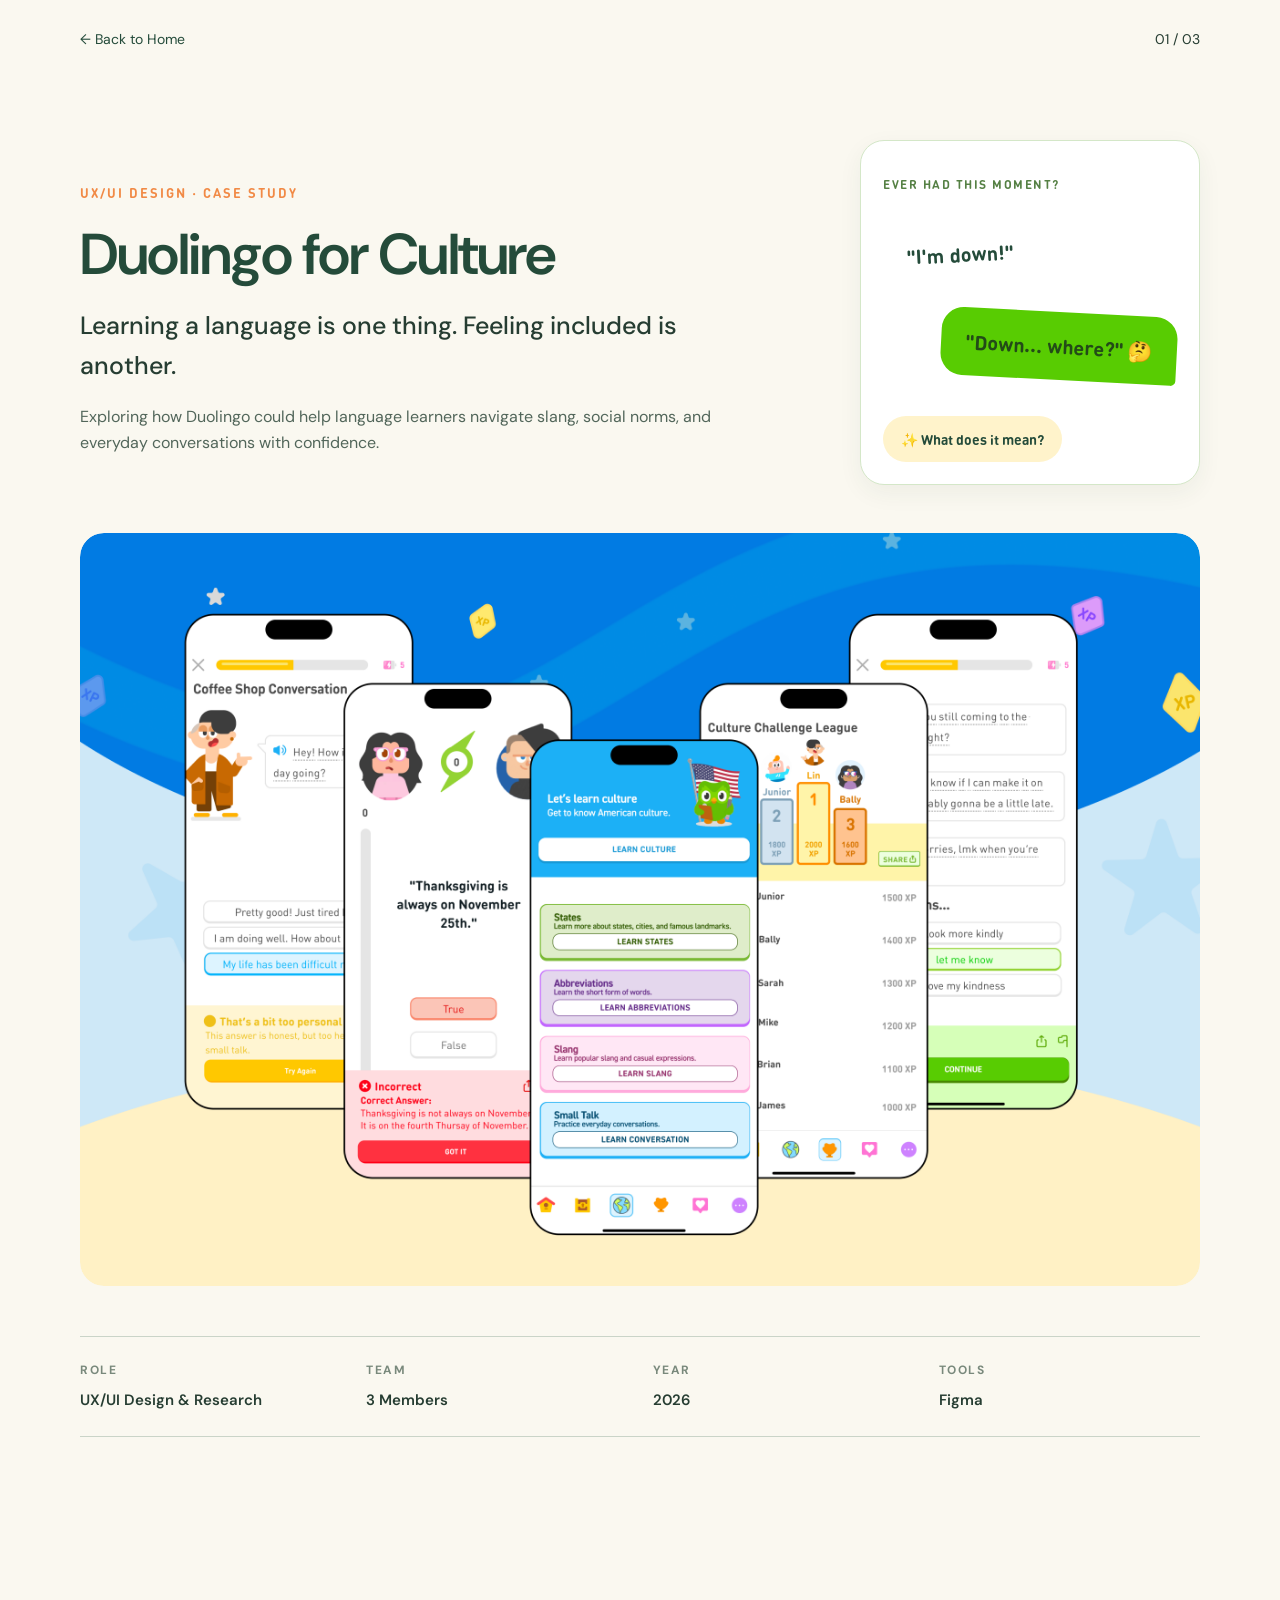
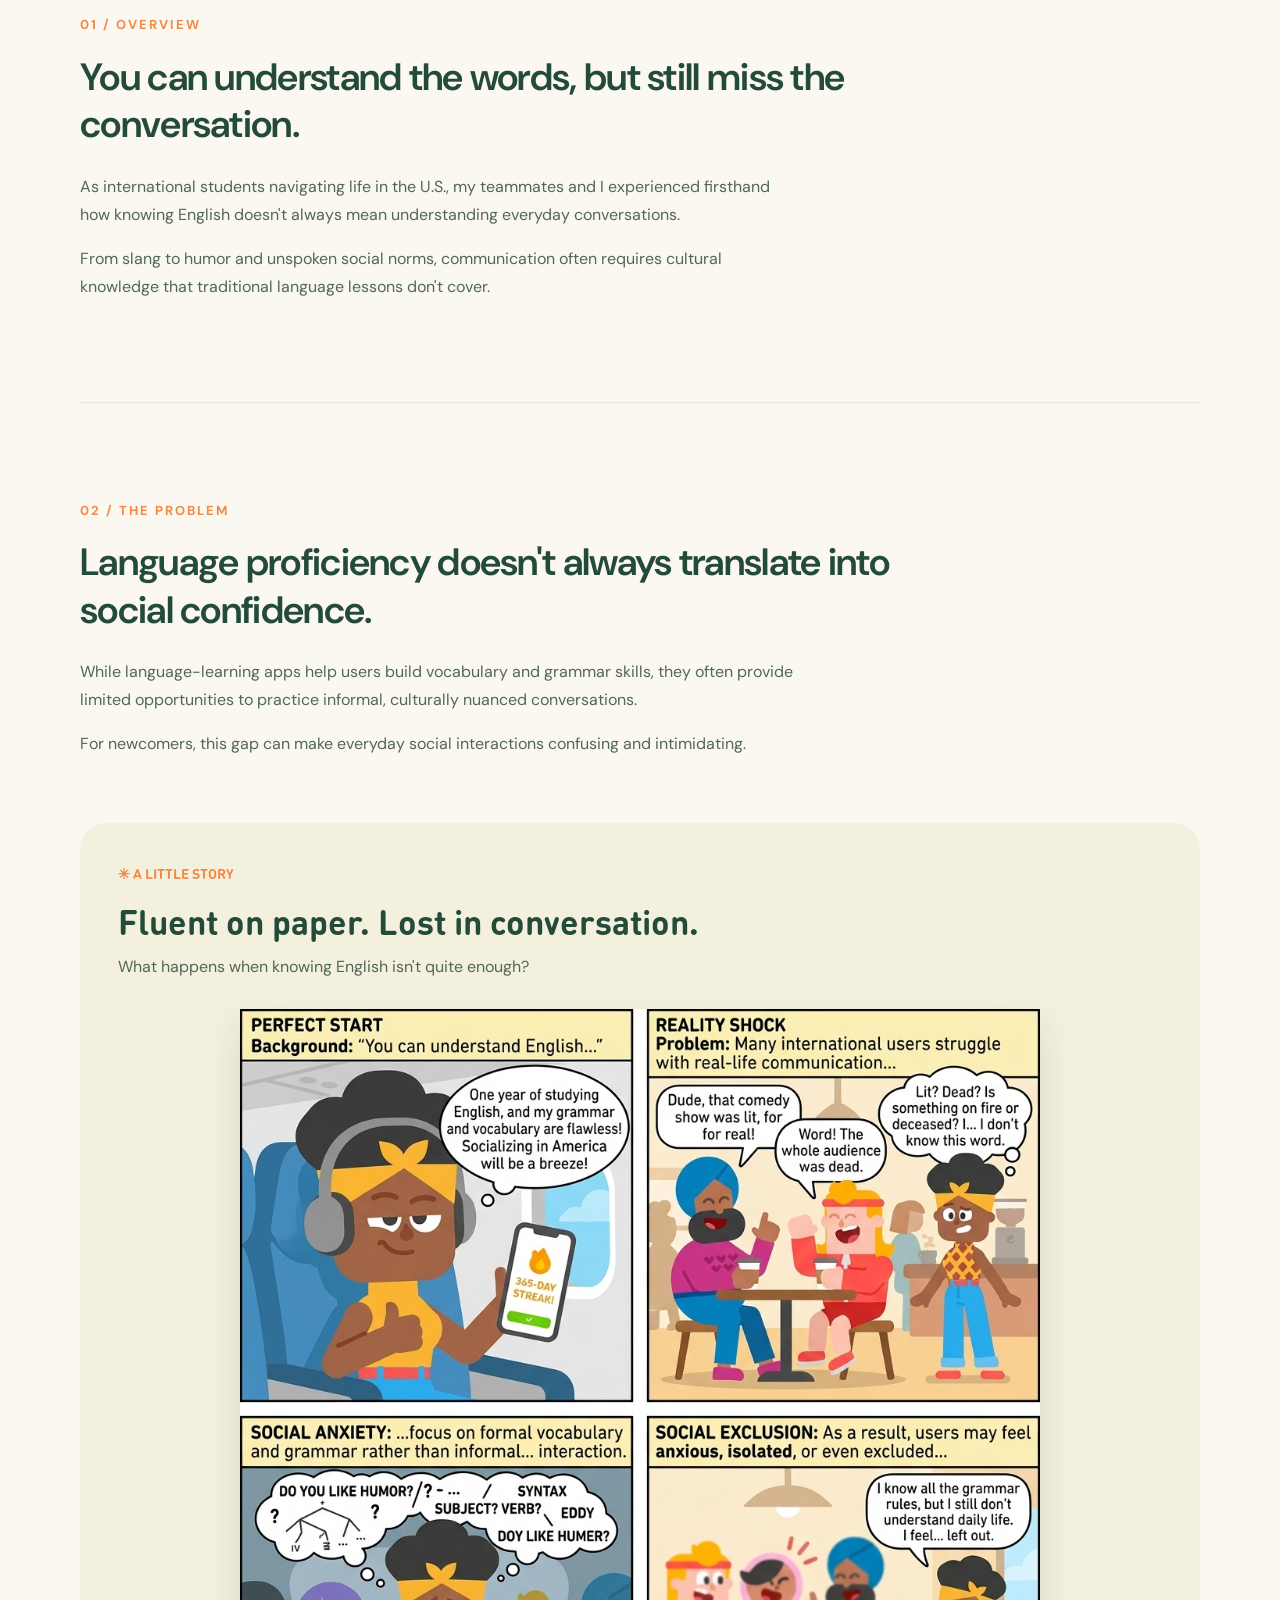
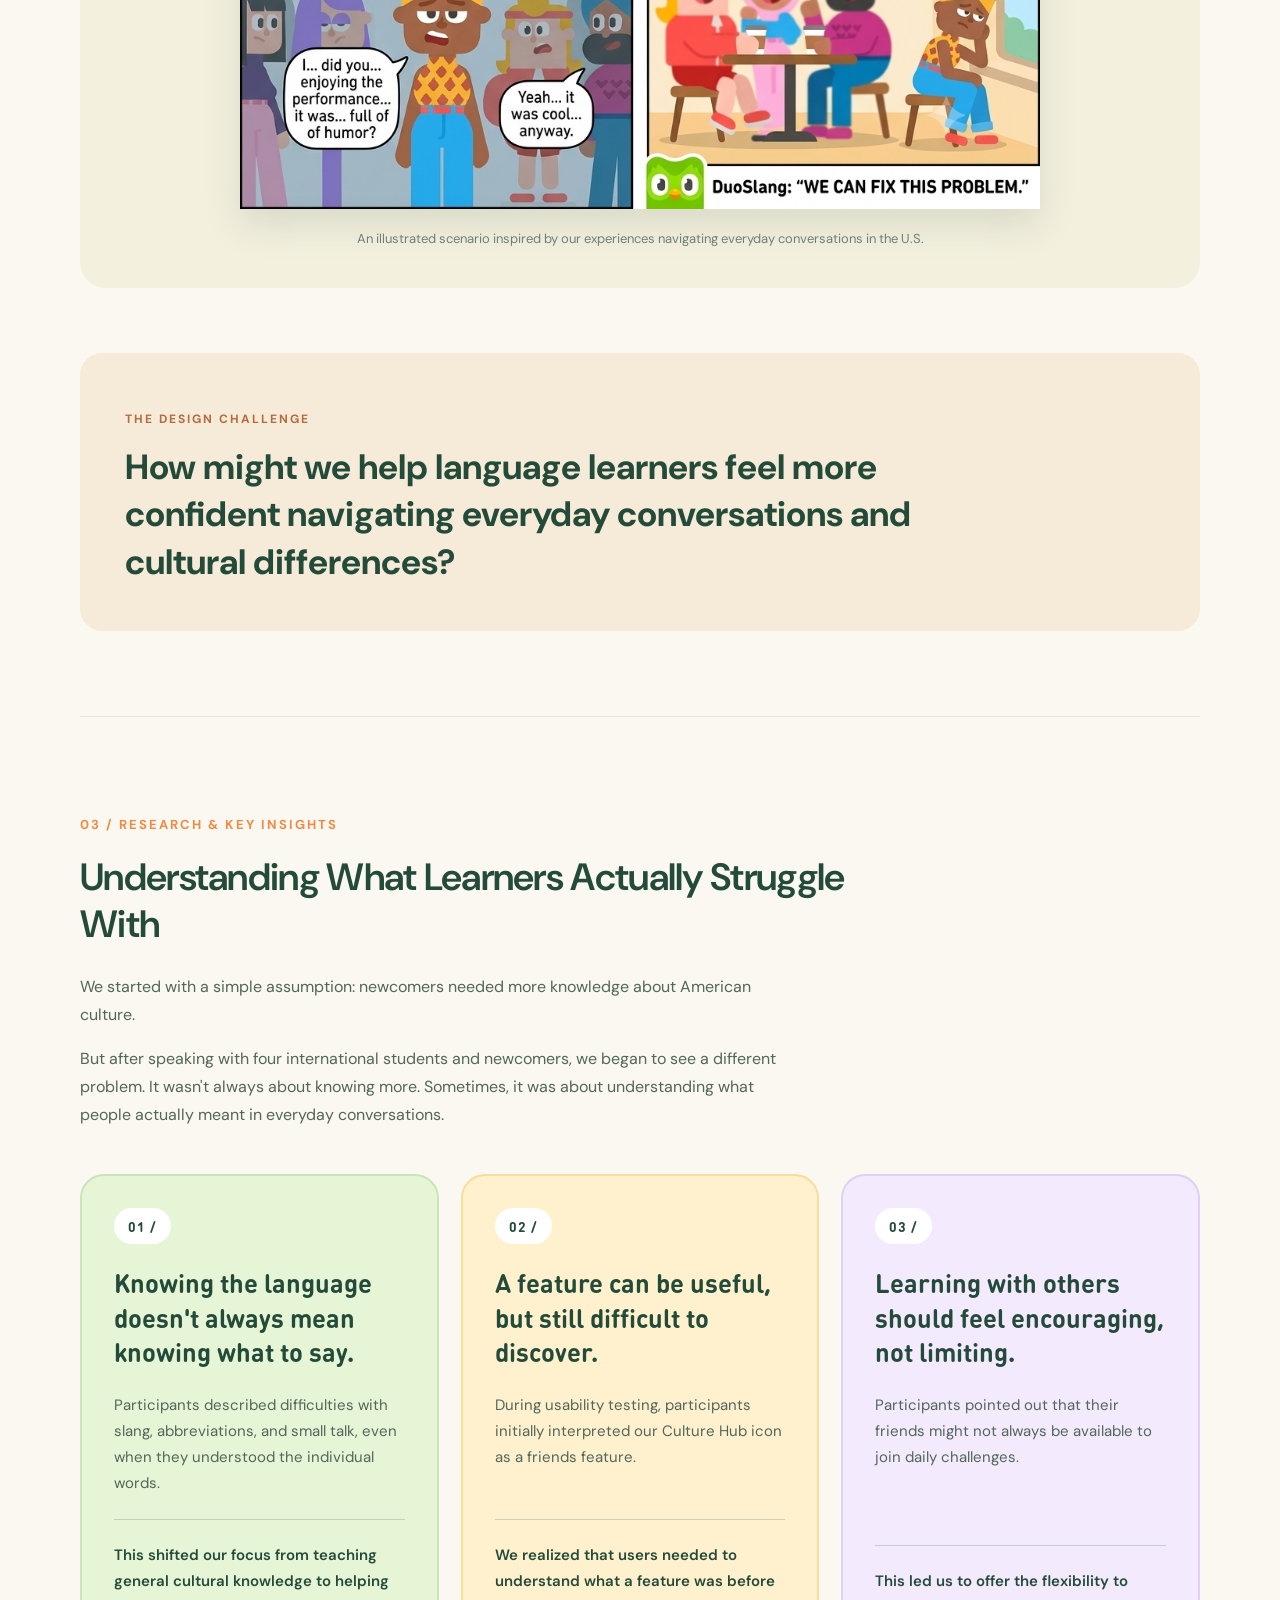
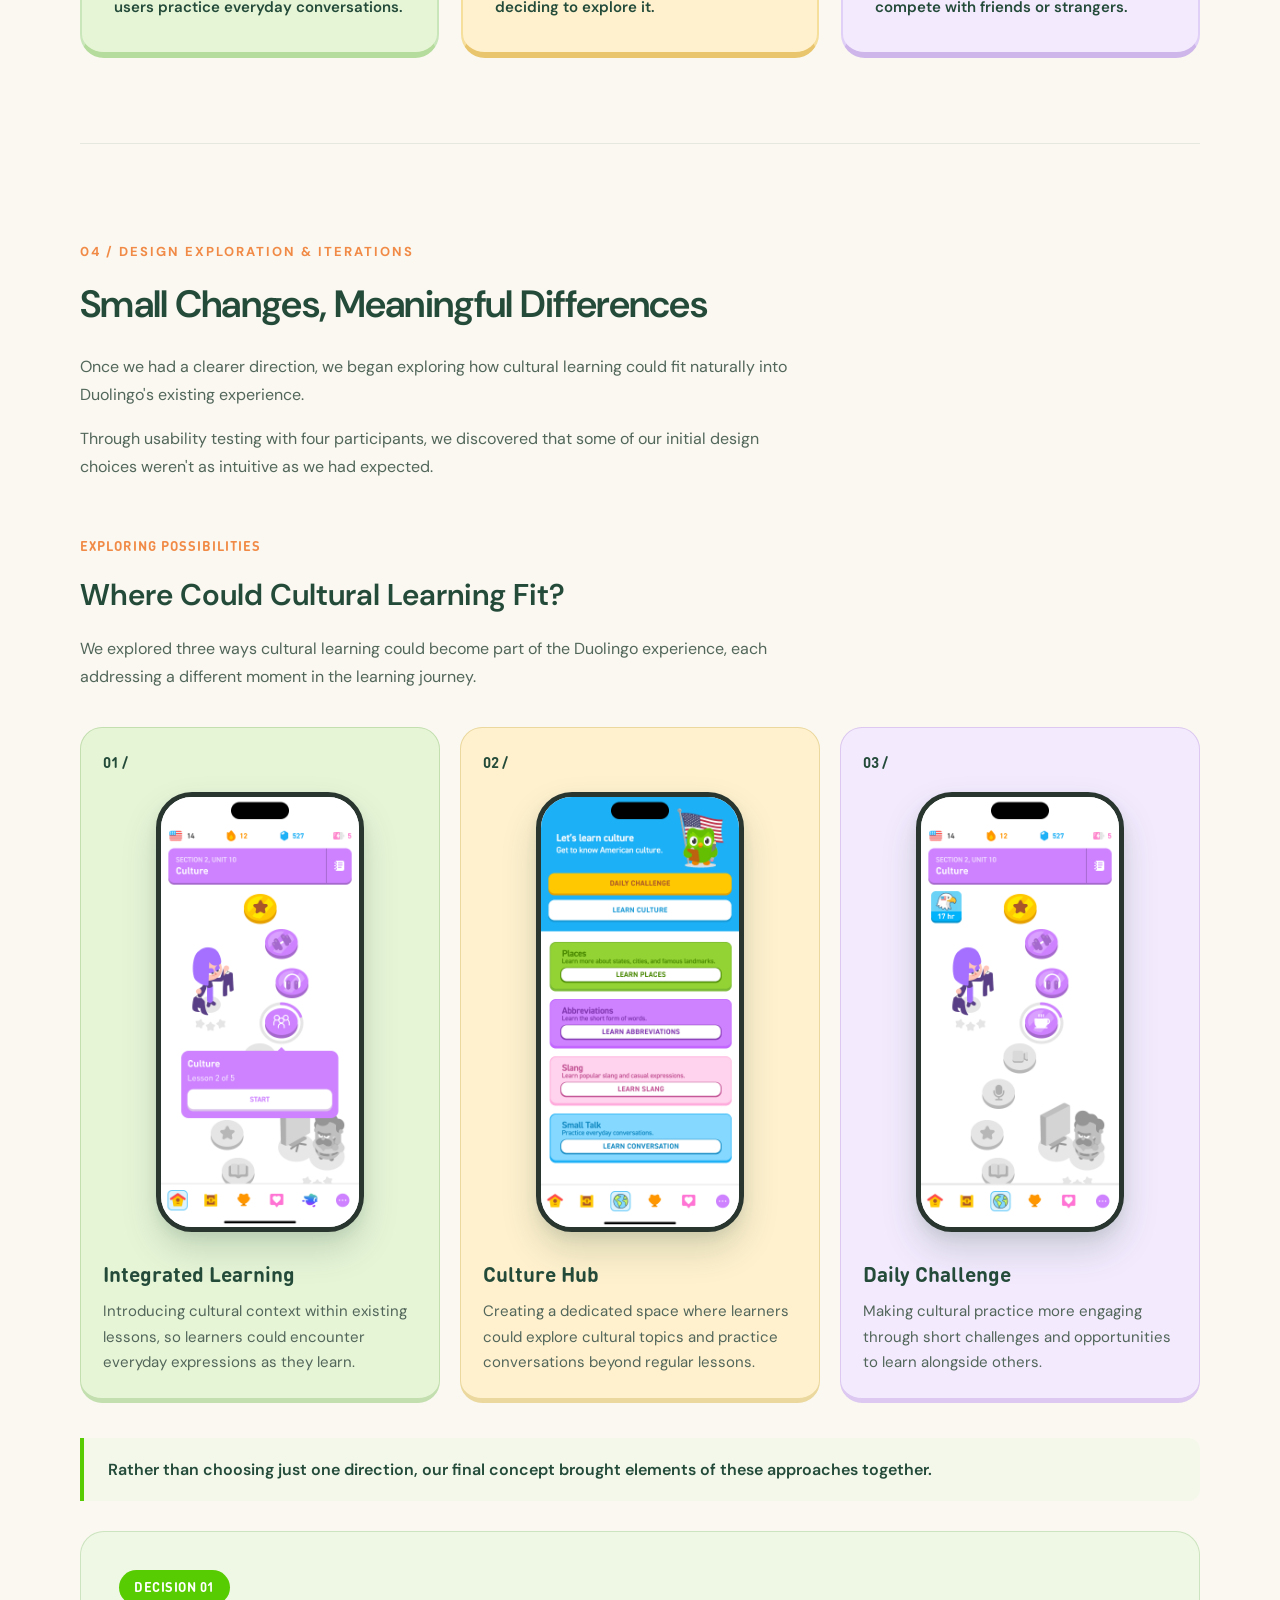
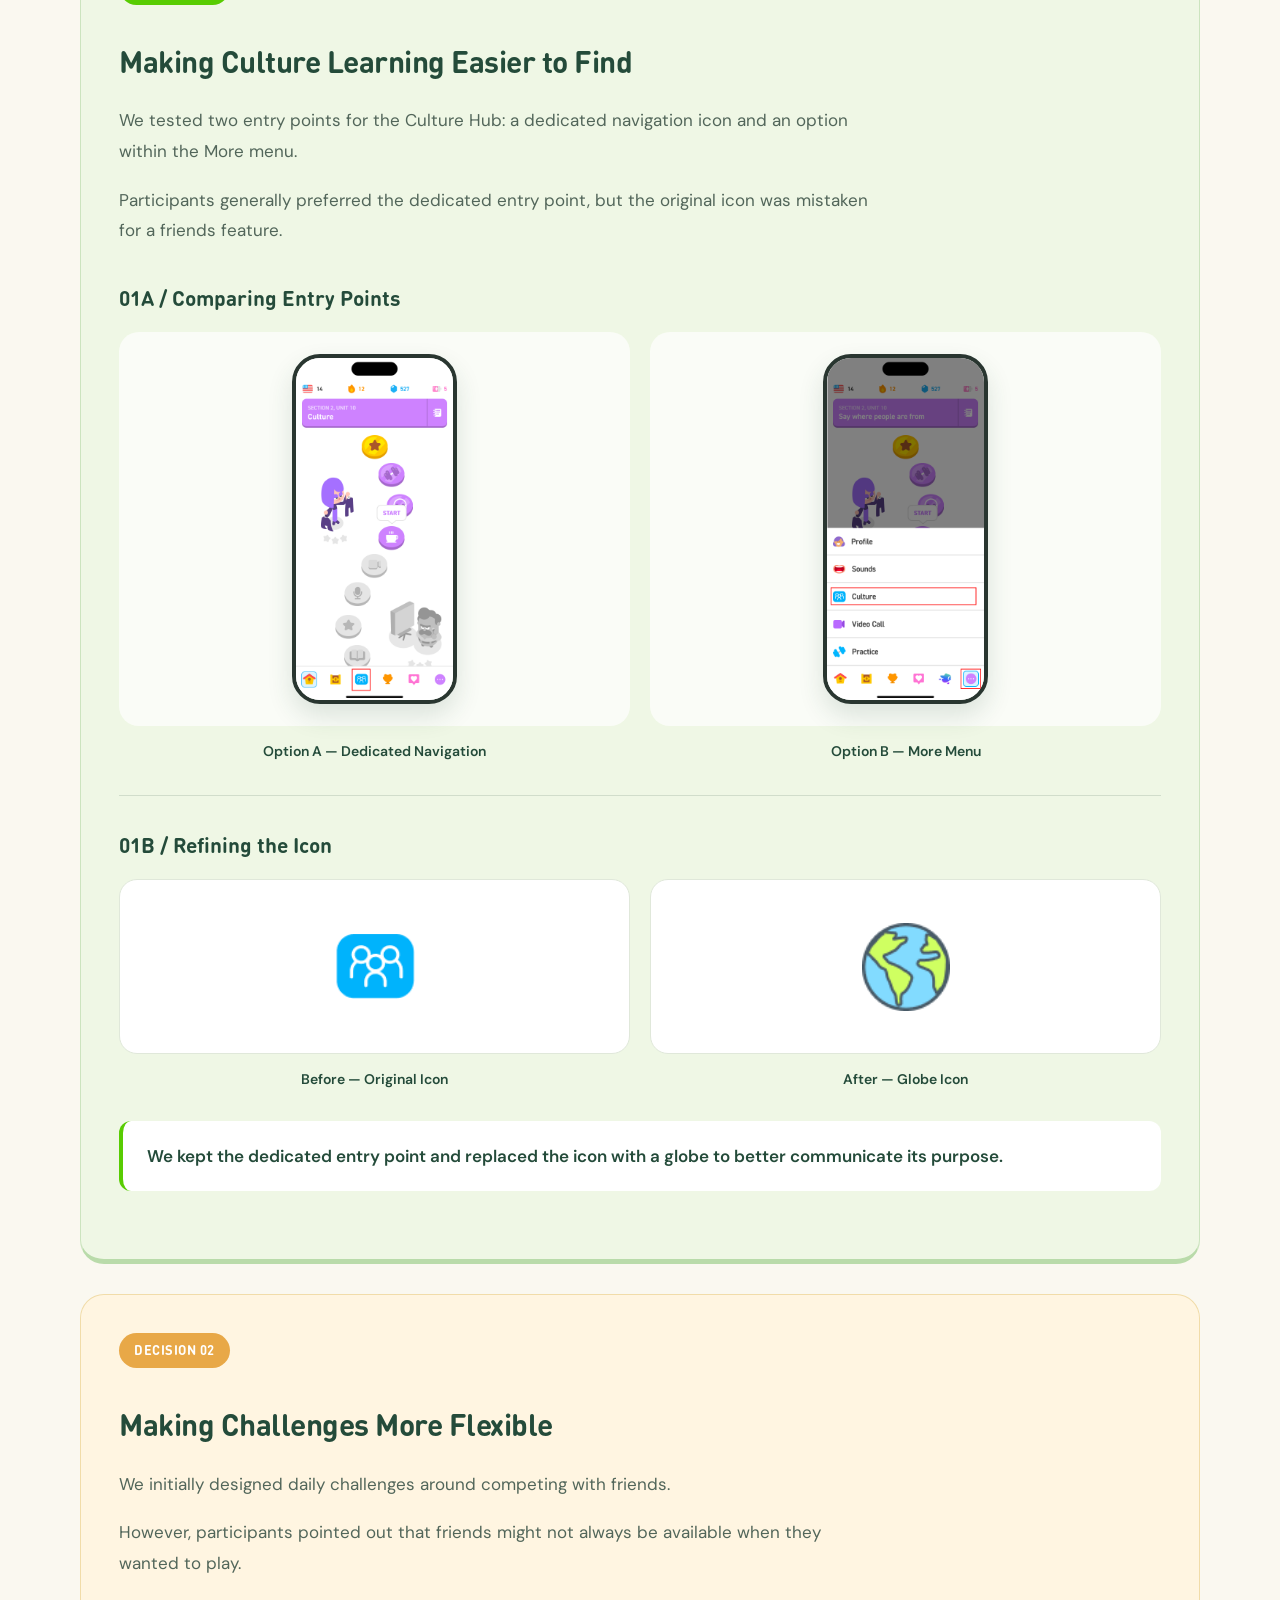
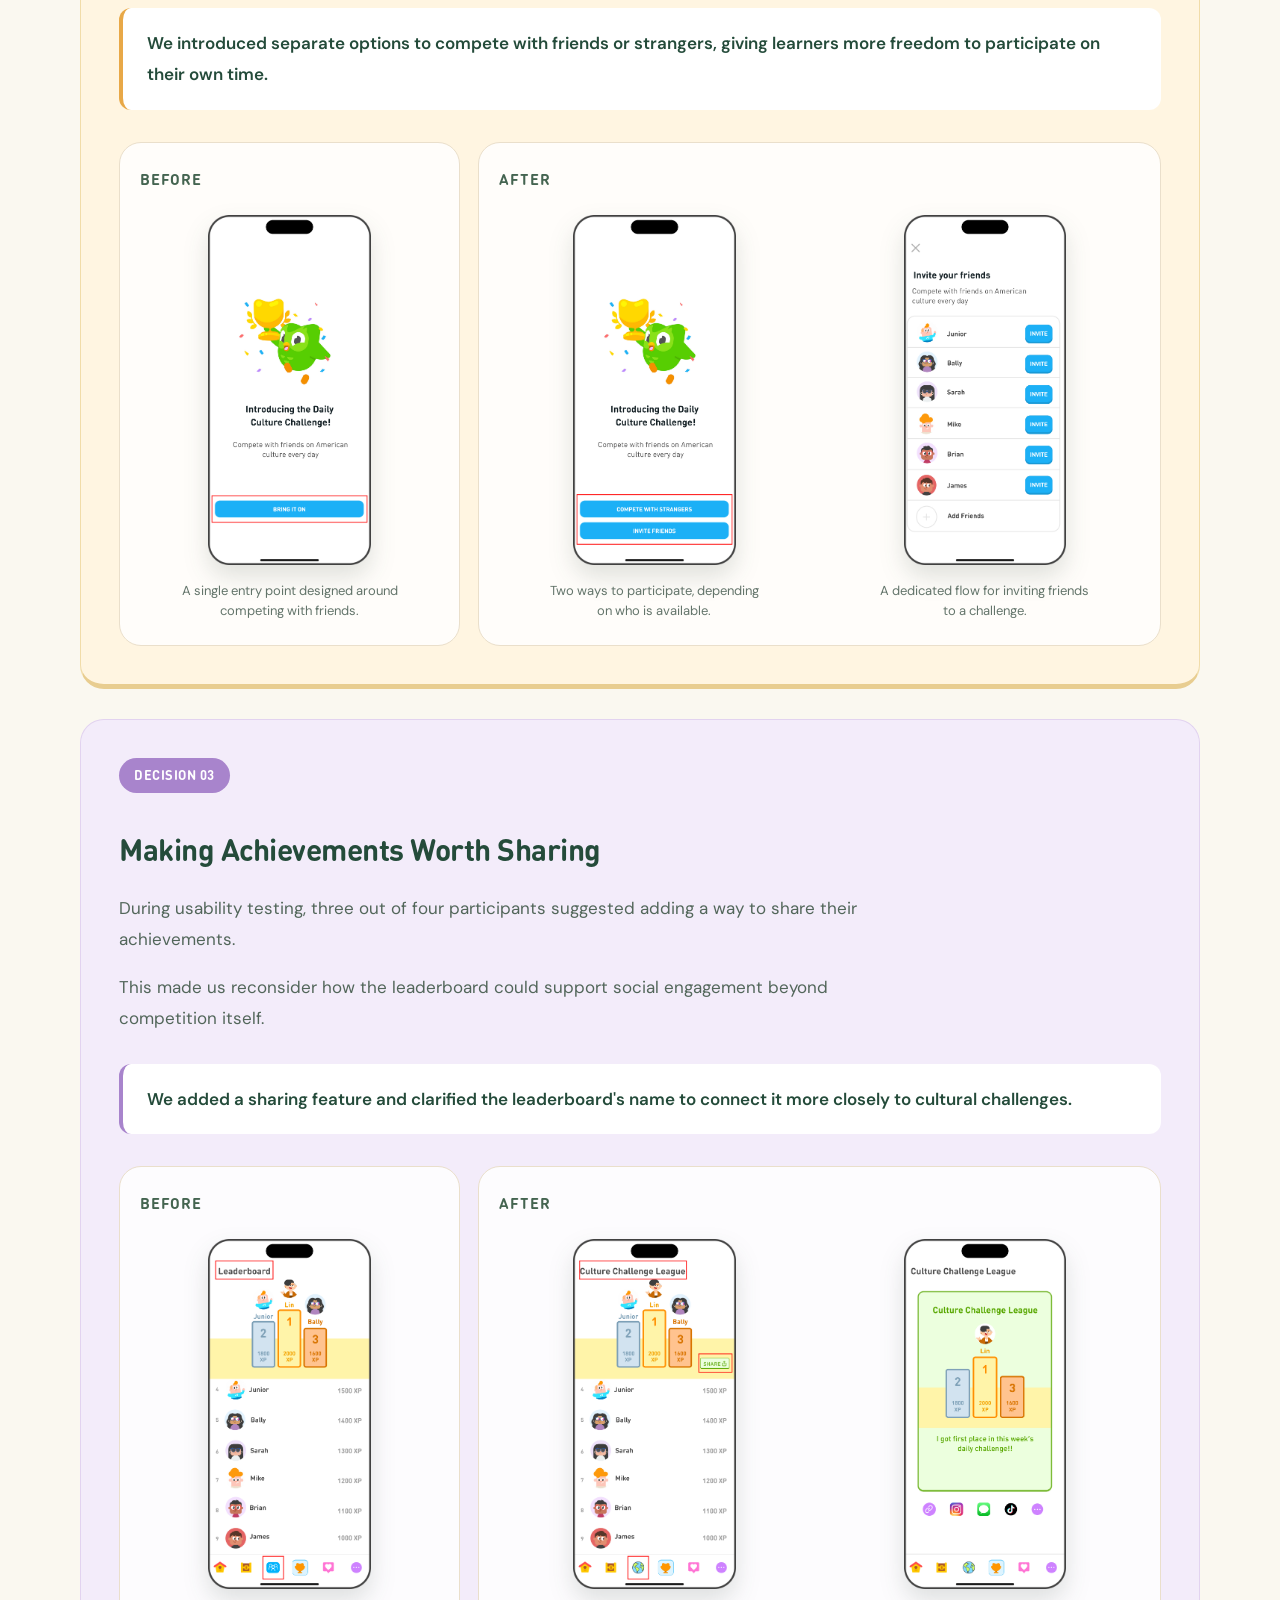
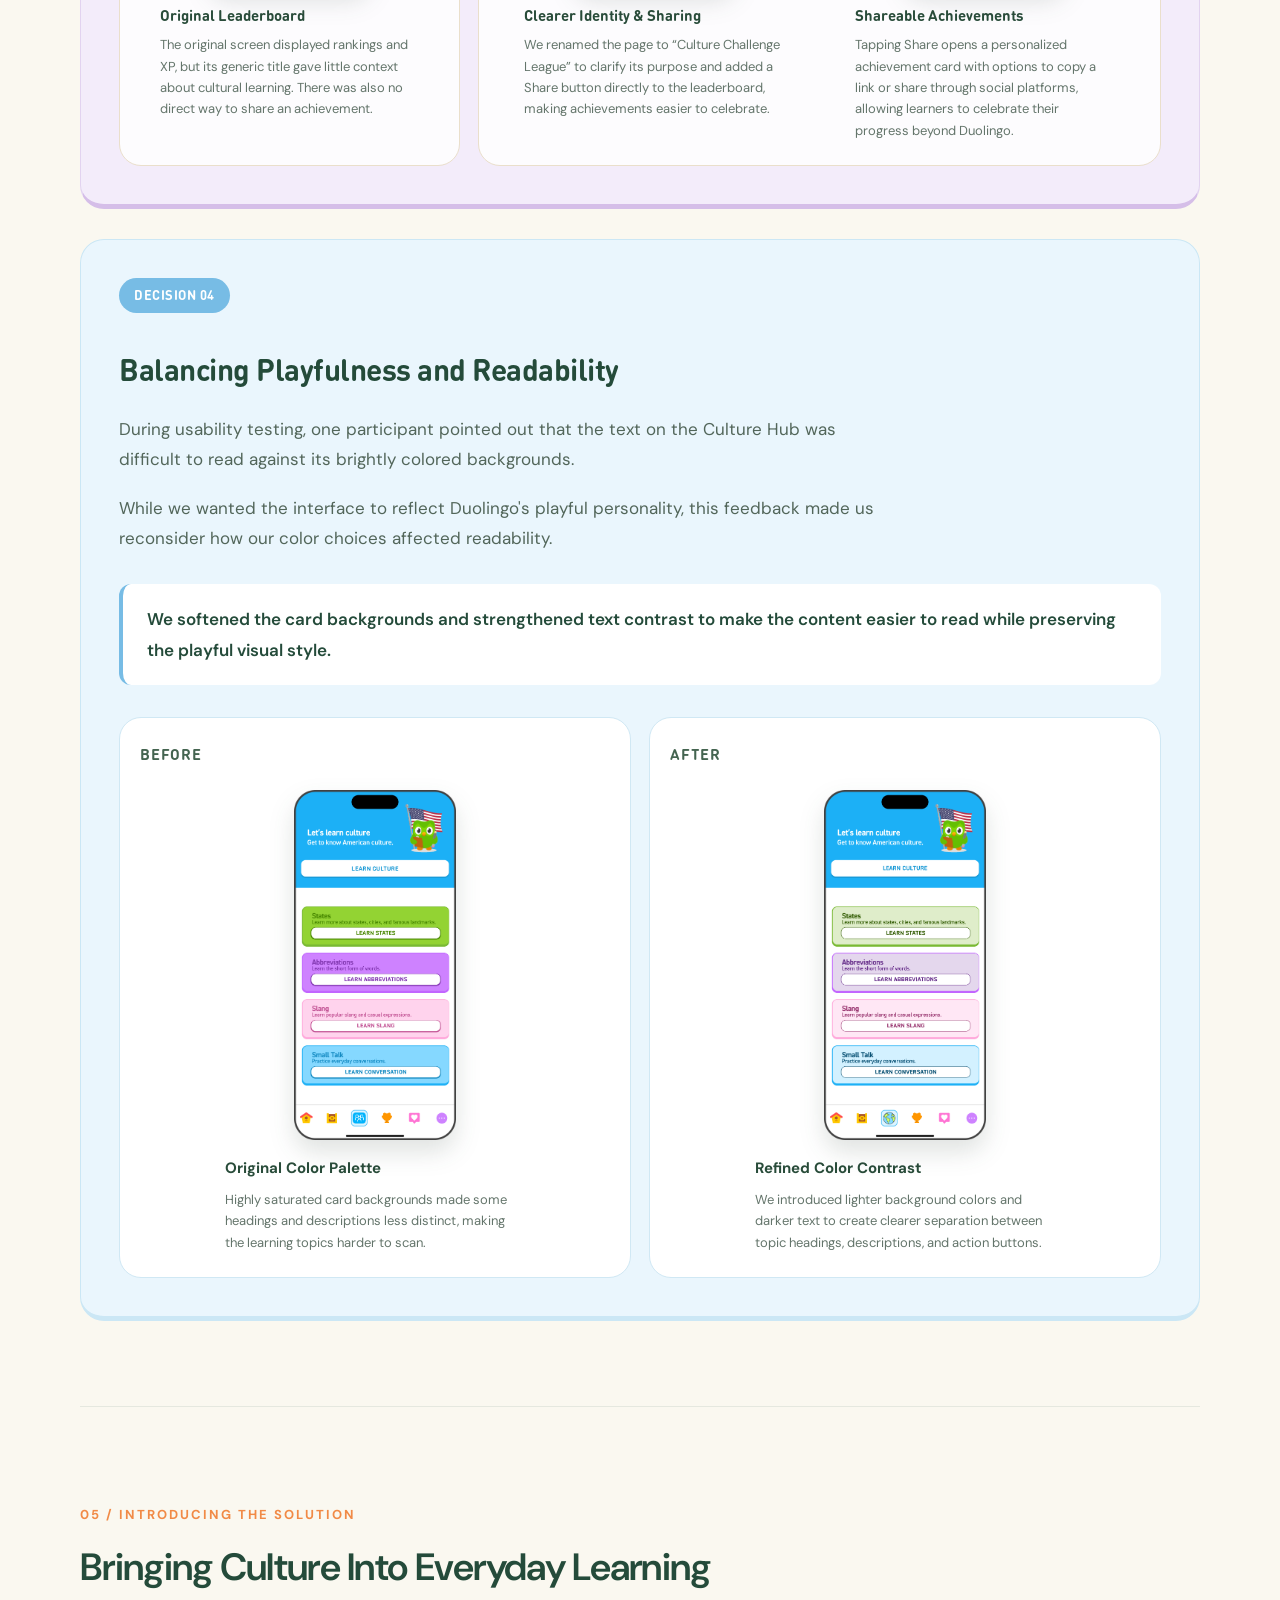
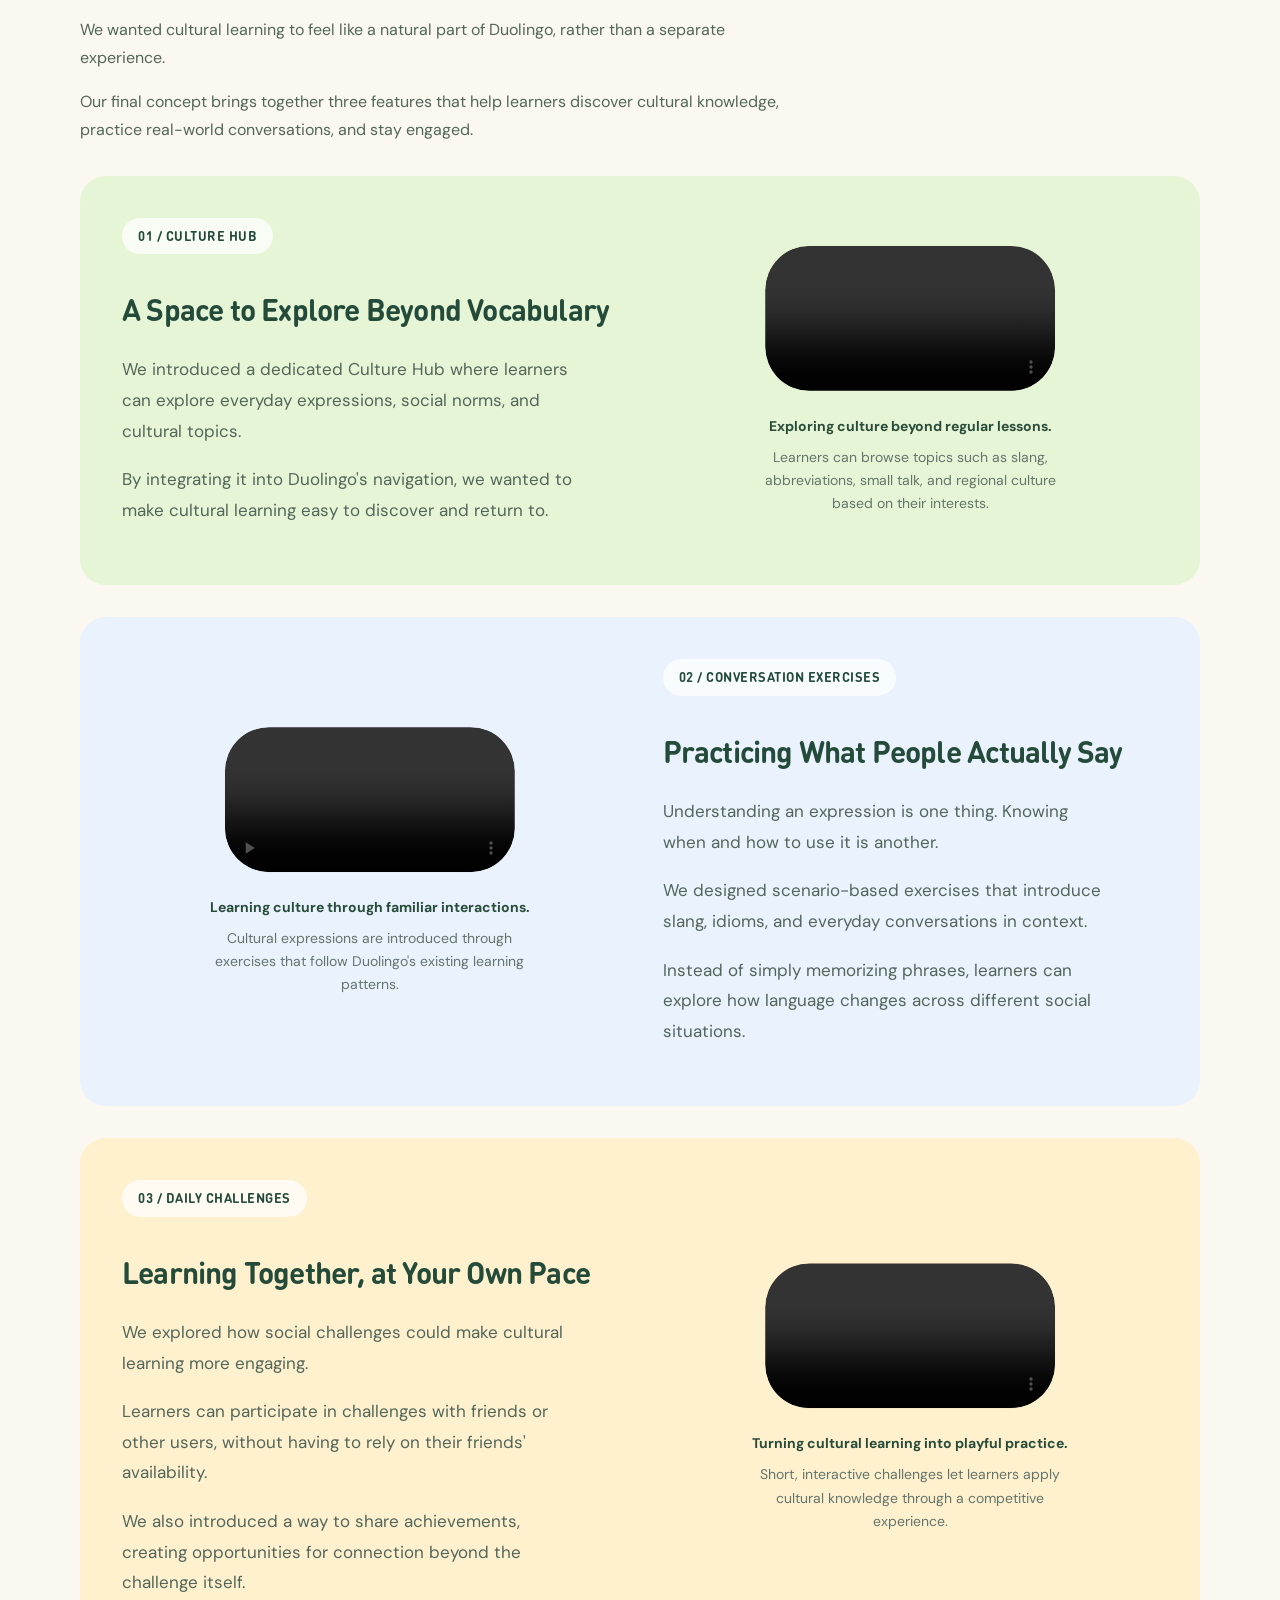
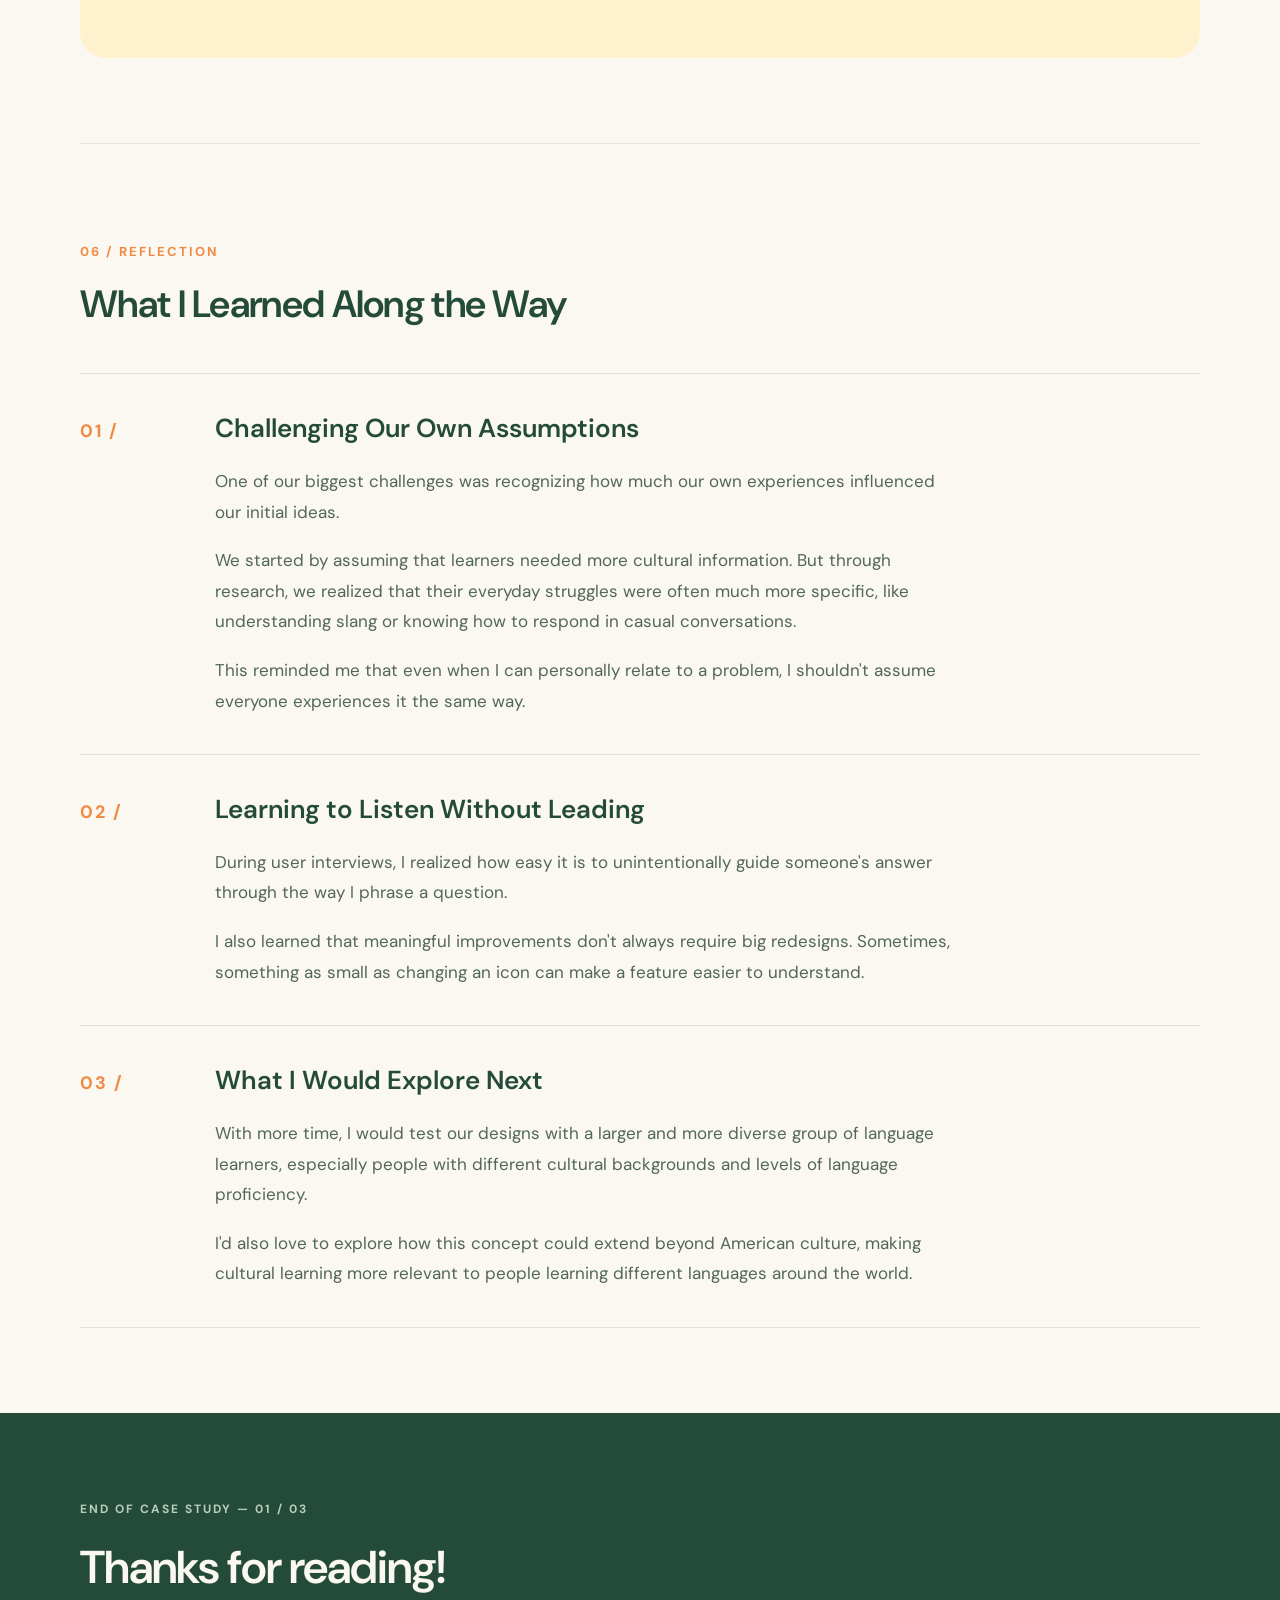
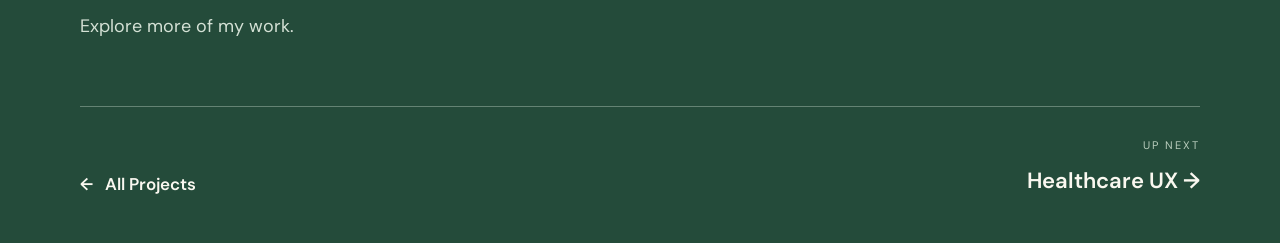
==== commit b94fc12c: "- Added Duolingo and Healthcare UX project preview images - Improved project cover styling and round" ====
--- a/duolingo.html
+++ b/duolingo.html
@@ -22,55 +22,69 @@
       </nav>
 
       <div class="case-hero-content">
-
-        <p class="case-label">
-          UX/UI DESIGN · CASE STUDY
-        </p>
-
-        <h1>Duolingo for Culture Learning</h1>
-
-        <h2 class="case-tagline">
-          Beyond Vocabulary: Learning to Connect Through Culture
-        </h2>
-
-        <p class="case-description">
-          Exploring how Duolingo could help language learners
-          navigate slang, social norms, and everyday
-          conversations with confidence.
-        </p>
+        <!-- INTRODUCTION + INTERACTIVE DIALOGUE -->
+        <div class="duo-hero-top">
+
+        <!-- LEFT: PROJECT INTRODUCTION -->
+        <div class="duo-hero-copy">
+
+            <p class="case-label">
+            UX/UI DESIGN · CASE STUDY
+            </p>
+
+            <h1>Duolingo for Culture</h1>
+
+            <h2 class="case-tagline">
+            Learning a language is one thing. Feeling included is another.
+            </h2>
+
+            <p class="case-description">
+            Exploring how Duolingo could help language learners
+            navigate slang, social norms, and everyday
+            conversations with confidence.
+            </p>
+
+        </div>
+
+        <!-- RIGHT: INTERACTIVE CONVERSATION -->
+        <div class="hero-dialogue duo-hero-chat">
+
+            <p class="dialogue-label">
+            EVER HAD THIS MOMENT?
+            </p>
+
+            <div class="speech-bubble bubble-one">
+            "I'm down!"
+            </div>
+
+            <div class="speech-bubble bubble-two">
+            "Down... where?" 🤔
+            </div>
+
+            <details class="slang-reveal">
+            <summary>✨ What does it mean?</summary>
+
+            <p>
+                "I'm down" means "I'm in!"
+                It's a casual way to agree to something.
+            </p>
+            </details>
+
+        </div>
+
+        </div>
 
         <!-- HERO IMAGE -->
         <div class="duo-hero-art">
+
         <img
-            src="images/duolingo/duolingo_header.png"
-            alt="Duolingo Culture Learning project featuring conversation exercises, Culture Hub, and daily challenges"
+            id="duolingo-hero-image"
+            src="images/duolingo/header_new.png"
+            alt="Five Duolingo Culture Learning interface designs featuring conversation exercises, Culture Hub, and daily challenges"
             width="2048"
             height="1356"
+            fetchpriority="high"
         >
-        </div>
-        <!-- INTERACTIVE CONVERSATION -->
-        <div class="hero-dialogue duo-hero-chat">
-
-        <p class="dialogue-label">
-            EVER HAD THIS MOMENT?
-        </p>
-
-        <div class="speech-bubble bubble-one">
-            "I'm down!"
-        </div>
-
-        <div class="speech-bubble bubble-two">
-            "Down... where?" 🤔
-        </div>
-
-        <details class="slang-reveal">
-            <summary>✨ What does it mean?</summary>
-
-            <p>
-            "I'm down" means "I'm in!"
-            It's a casual way to agree to something.
-            </p>
-        </details>
 
         </div>
 
@@ -167,20 +181,31 @@
         </p>
     </div>
 
-    <div class="comic-frame">
-        <div class="comic-placeholder">
-        <span>01 / PERFECT START</span>
-        <span>02 / REALITY SHOCK</span>
-        <span>03 / SOCIAL ANXIETY</span>
-        <span>04 / SOCIAL EXCLUSION</span>
-        </div>
-    </div>
-
-    <p class="storyboard-caption">
-        A four-panel story illustrating the gap between
-        learning a language and feeling comfortable
-        in everyday conversations.
-    </p>
+    <div class="duo-story">
+
+    <figure class="duo-story-figure">
+
+        <a
+        href="images/duolingo/comic.png"
+        target="_blank"
+        rel="noopener noreferrer"
+        aria-label="Open the full Duolingo story comic"
+        >
+        <img
+            src="images/duolingo/comic.png"
+            alt="Four-panel comic showing a language learner who understands English grammar but struggles with slang and feels excluded from everyday conversations"
+            loading="lazy"
+        >
+        </a>
+
+        <figcaption>
+        An illustrated scenario inspired by our experiences
+        navigating everyday conversations in the U.S.
+        </figcaption>
+
+    </figure>
+
+    </div>
 
     </div>
 
--- a/case-study.css
+++ b/case-study.css
@@ -1588,9 +1588,9 @@
 .duo-hero-art {
   width: 100%;
   margin-top: 35px;
-  padding: 35px 25px;
-
-  background: #EAF4DA;
+  padding: 0;
+
+  background: transparent;
   border-radius: 28px;
 
   overflow: hidden;
@@ -1609,7 +1609,7 @@
 @media (max-width: 700px) {
   .duo-hero-art {
     margin-top: 25px;
-    padding: 18px 8px;
+    padding: 0;
     border-radius: 18px;
   }
 }
@@ -2077,4 +2077,204 @@
 #iterations .readability-decision .challenge-panel {
   background: #FFFFFF;
   border-color: #D0E8F4;
+}
+
+/* =========================================
+   A LITTLE STORY — COMIC
+========================================= */
+
+.duo-story {
+  max-width: 800px;
+  margin: 0 auto;
+}
+
+.duo-story-intro {
+  margin-bottom: 32px;
+
+  font-family: "DIN Round Pro", "DM Sans", sans-serif;
+  font-size: clamp(22px, 3vw, 32px);
+  font-weight: 700;
+  line-height: 1.4;
+  text-align: center;
+
+  color: #294C3A;
+}
+
+.duo-story-figure {
+  margin: 0;
+}
+
+.duo-story-figure a {
+  display: block;
+  overflow: hidden;
+
+  box-shadow: 0 16px 35px rgba(35, 60, 45, 0.12);
+
+  transition:
+    transform 0.3s ease,
+    box-shadow 0.3s ease;
+}
+
+.duo-story-figure img {
+  display: block;
+  width: 100%;
+  height: auto;
+}
+
+.duo-story-figure a:hover {
+  transform: translateY(-4px);
+
+  box-shadow: 0 22px 45px rgba(35, 60, 45, 0.18);
+}
+
+.duo-story-figure a:focus-visible {
+  outline: 3px solid #58CC02;
+  outline-offset: 5px;
+}
+
+.duo-story-figure figcaption {
+  margin-top: 20px;
+
+  font-family: "DM Sans", sans-serif;
+  font-size: 13px;
+  line-height: 1.6;
+  text-align: center;
+
+  color: #718075;
+}
+
+@media (prefers-reduced-motion: reduce) {
+  .duo-story-figure a {
+    transition: none;
+  }
+
+  .duo-story-figure a:hover {
+    transform: none;
+  }
+}
+
+/* =========================================
+   DUOLINGO — NEW HERO IMAGE
+========================================= */
+
+#duolingo-hero-image {
+  display: block;
+
+  width: 100%;
+  max-width: 1440px;
+  height: auto;
+
+  margin: 0 auto;
+
+  object-fit: contain;
+
+  border-radius: 24px;
+  box-shadow: none;
+}
+
+/* Mobile */
+
+@media (max-width: 768px) {
+  #duolingo-hero-image {
+    width: 100%;
+    height: auto;
+    border-radius: 16px;
+  }
+}
+
+/* =========================================
+   DUOLINGO HERO — NEW LAYOUT
+========================================= */
+
+/* Introduction + dialogue side by side */
+
+.duo-hero-top {
+  display: grid;
+  grid-template-columns: minmax(0, 1.4fr) minmax(300px, 0.85fr);
+  align-items: center;
+  gap: 48px;
+}
+
+/* Left introduction */
+
+.duo-hero-copy {
+  min-width: 0;
+}
+
+.duo-hero-copy h1 {
+  font-size: clamp(42px, 4.5vw, 64px);
+  letter-spacing: -1.5px;
+}
+
+.duo-hero-copy .case-tagline {
+  font-size: clamp(19px, 2vw, 25px);
+}
+
+.duo-hero-copy .case-description {
+  margin-bottom: 0;
+}
+
+/* Right interactive dialogue */
+
+.duo-hero-top .duo-hero-chat {
+  width: 100%;
+  max-width: 340px;
+  margin: 0;
+  padding: 22px;
+  justify-self: end;
+}
+
+.duo-hero-top .speech-bubble {
+  font-size: clamp(16px, 1.6vw, 20px);
+}
+
+/* Hero image */
+
+.duo-hero-art {
+  width: 100%;
+  margin-top: 48px;
+  padding: 0;
+
+  background: transparent;
+  border-radius: 24px;
+  overflow: hidden;
+}
+
+#duolingo-hero-image {
+  display: block;
+  width: 100%;
+  max-width: 100%;
+  height: auto;
+
+  border-radius: 24px;
+}
+
+/* Tablet and mobile */
+
+@media (max-width: 850px) {
+  .duo-hero-top {
+    grid-template-columns: 1fr;
+    gap: 28px;
+  }
+
+  .duo-hero-top .duo-hero-chat {
+    max-width: 340px;
+    margin: 0;
+    justify-self: start;
+  }
+
+  .duo-hero-art {
+    margin-top: 32px;
+  }
+}
+
+@media (max-width: 600px) {
+  .duo-hero-top .duo-hero-chat {
+    padding: 22px;
+  }
+
+  .duo-hero-art,
+  #duolingo-hero-image {
+    border-radius: 16px;
+  }
 }
